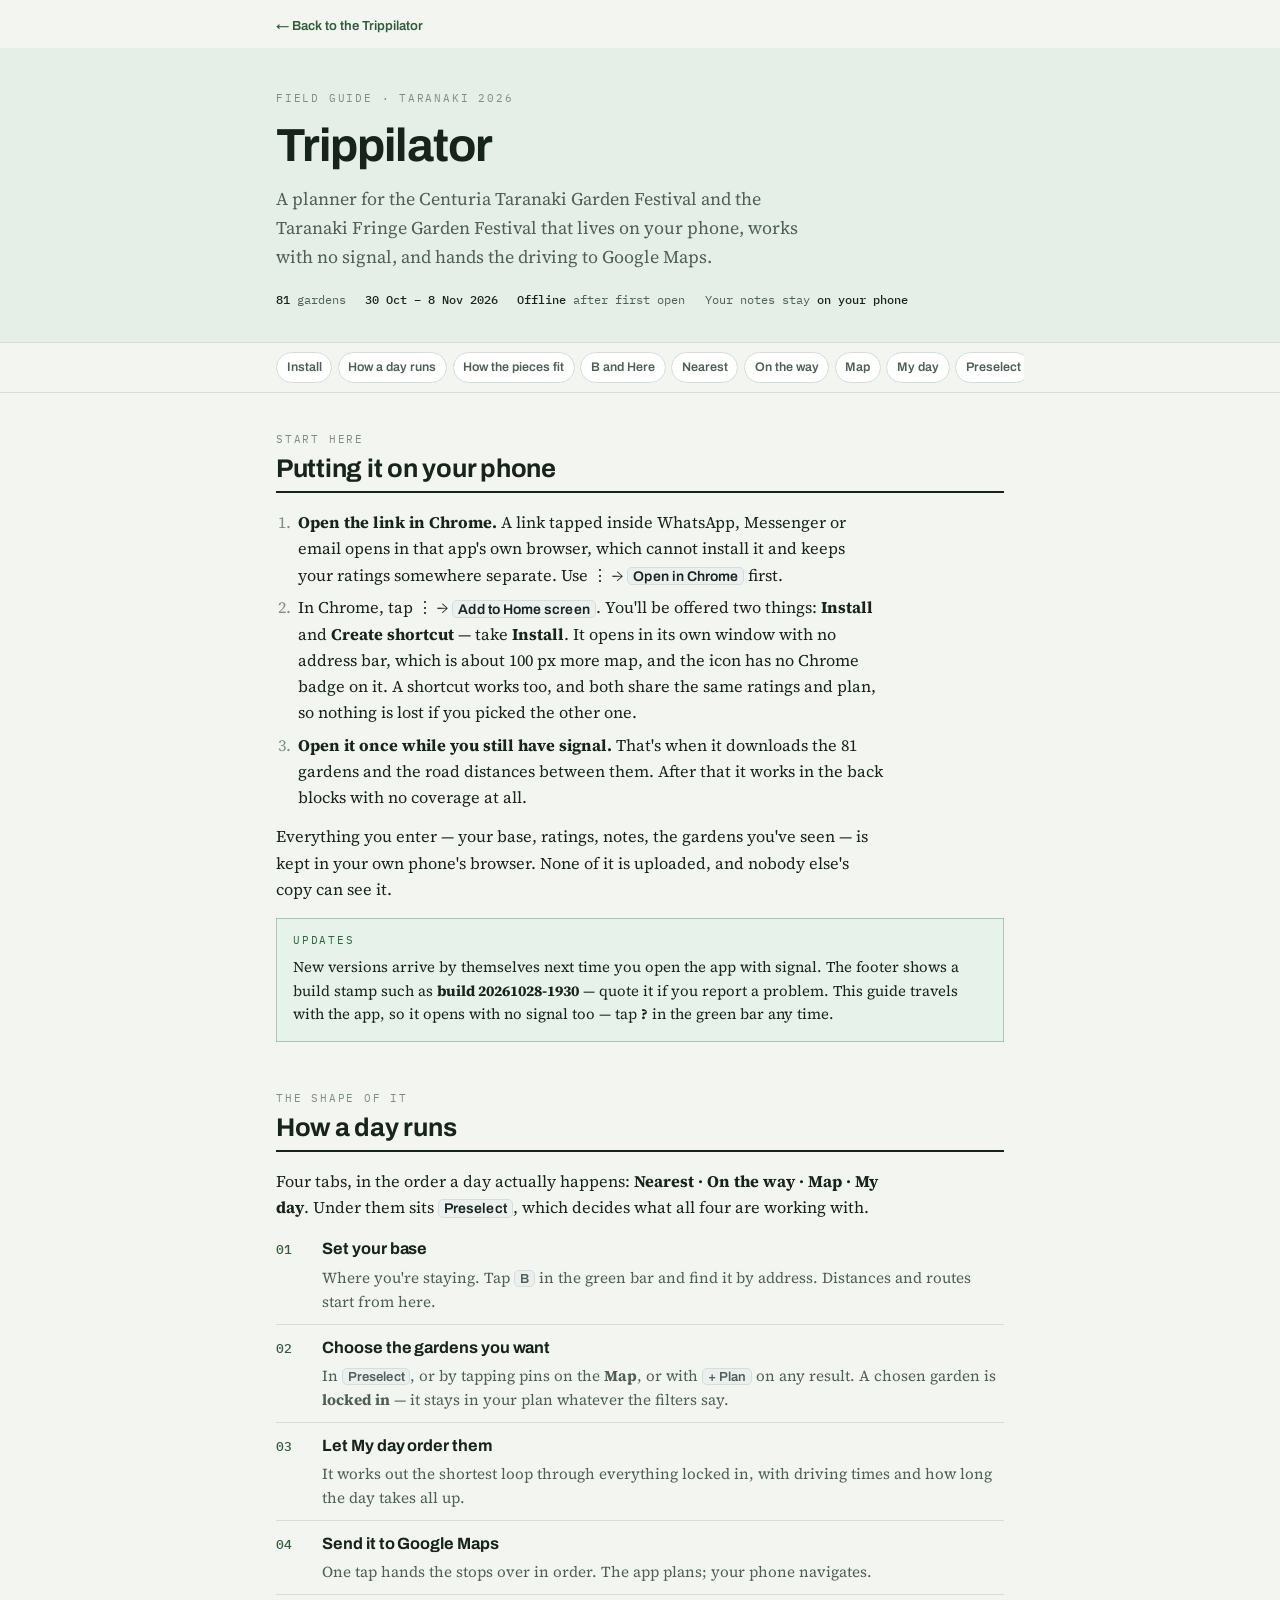
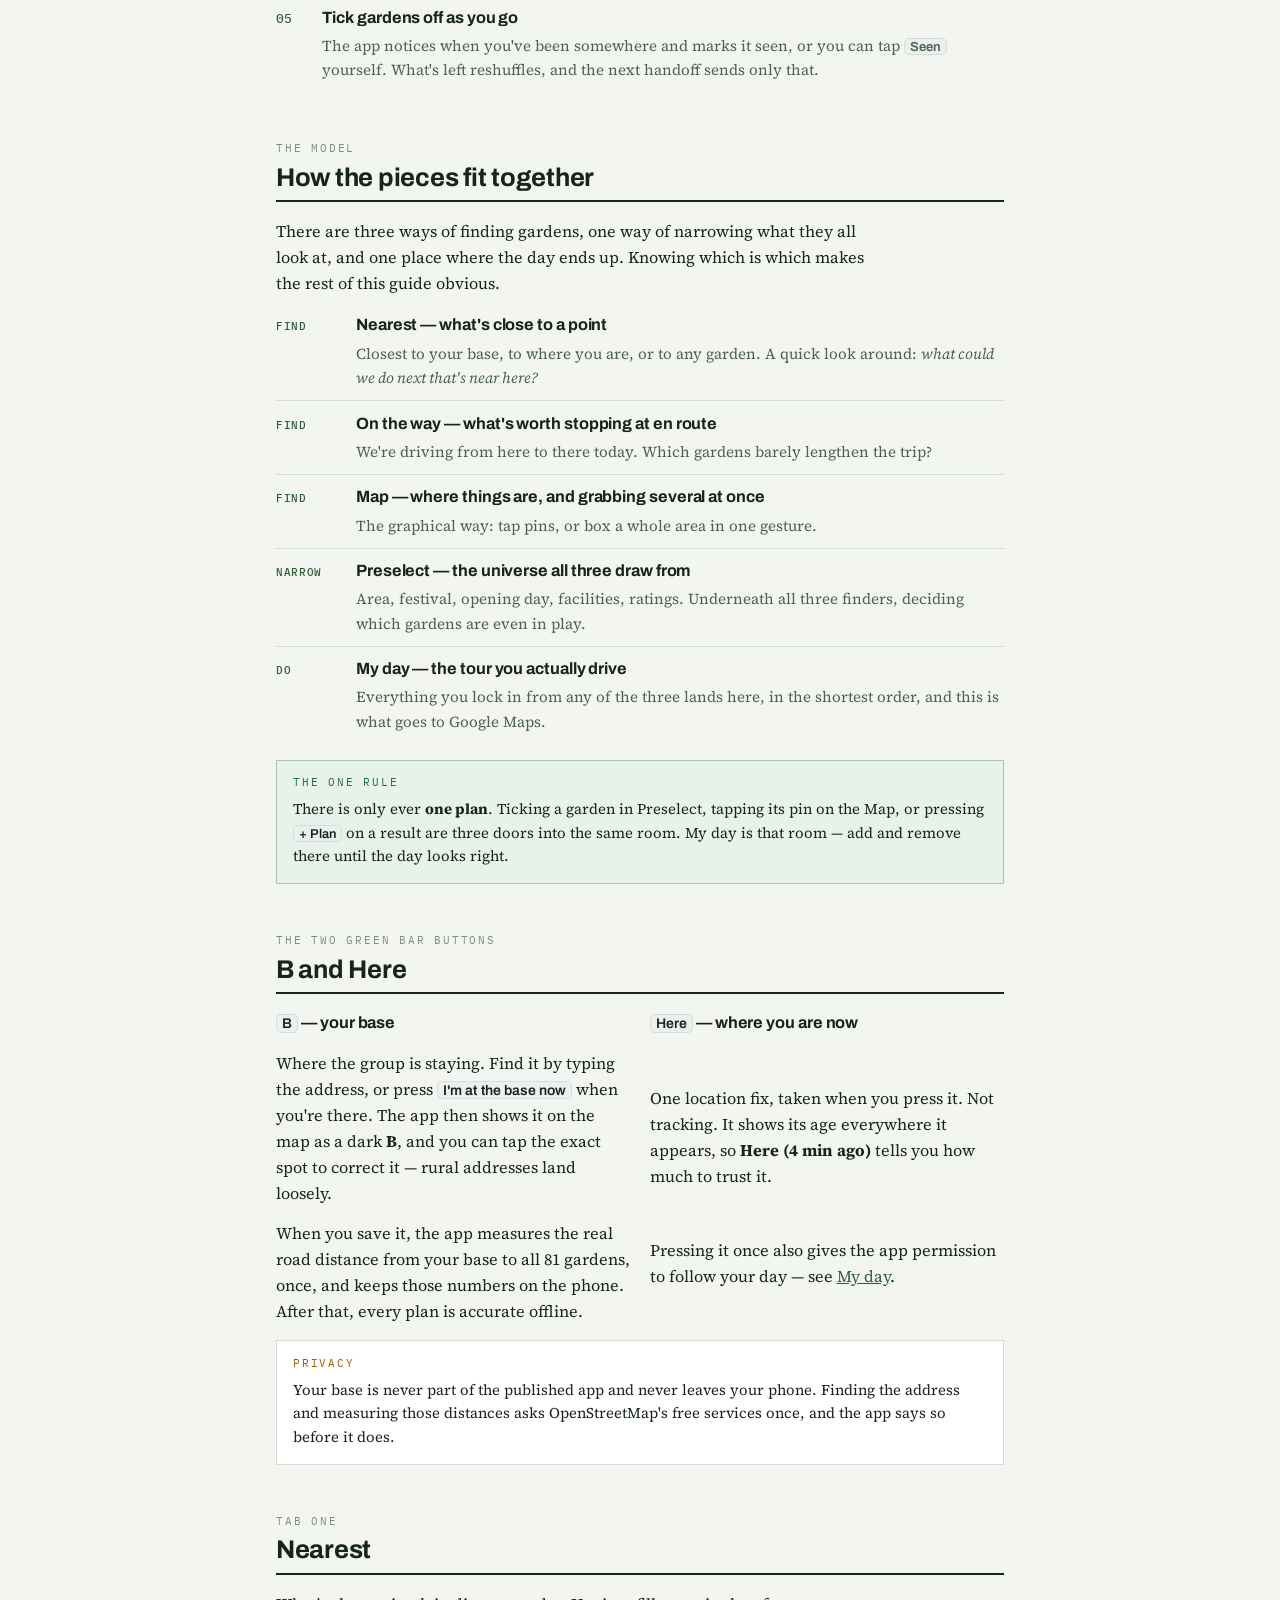
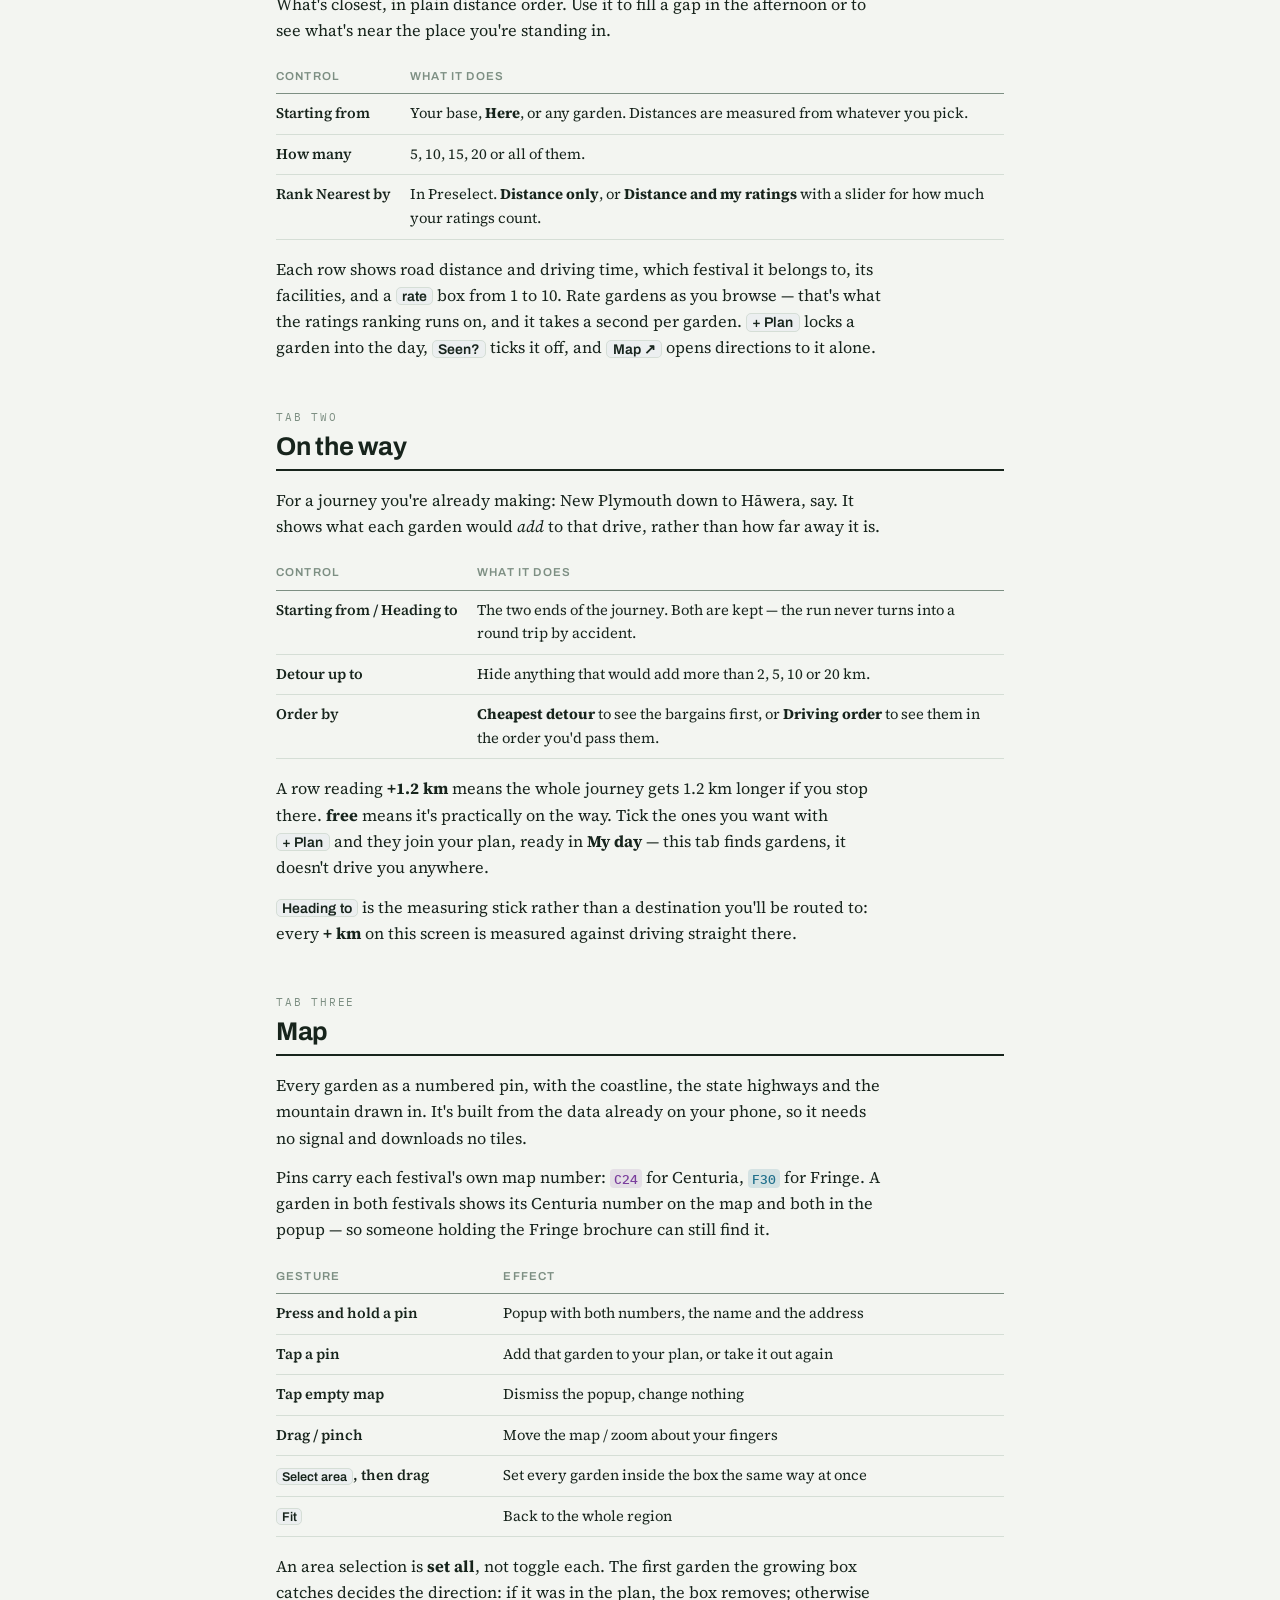
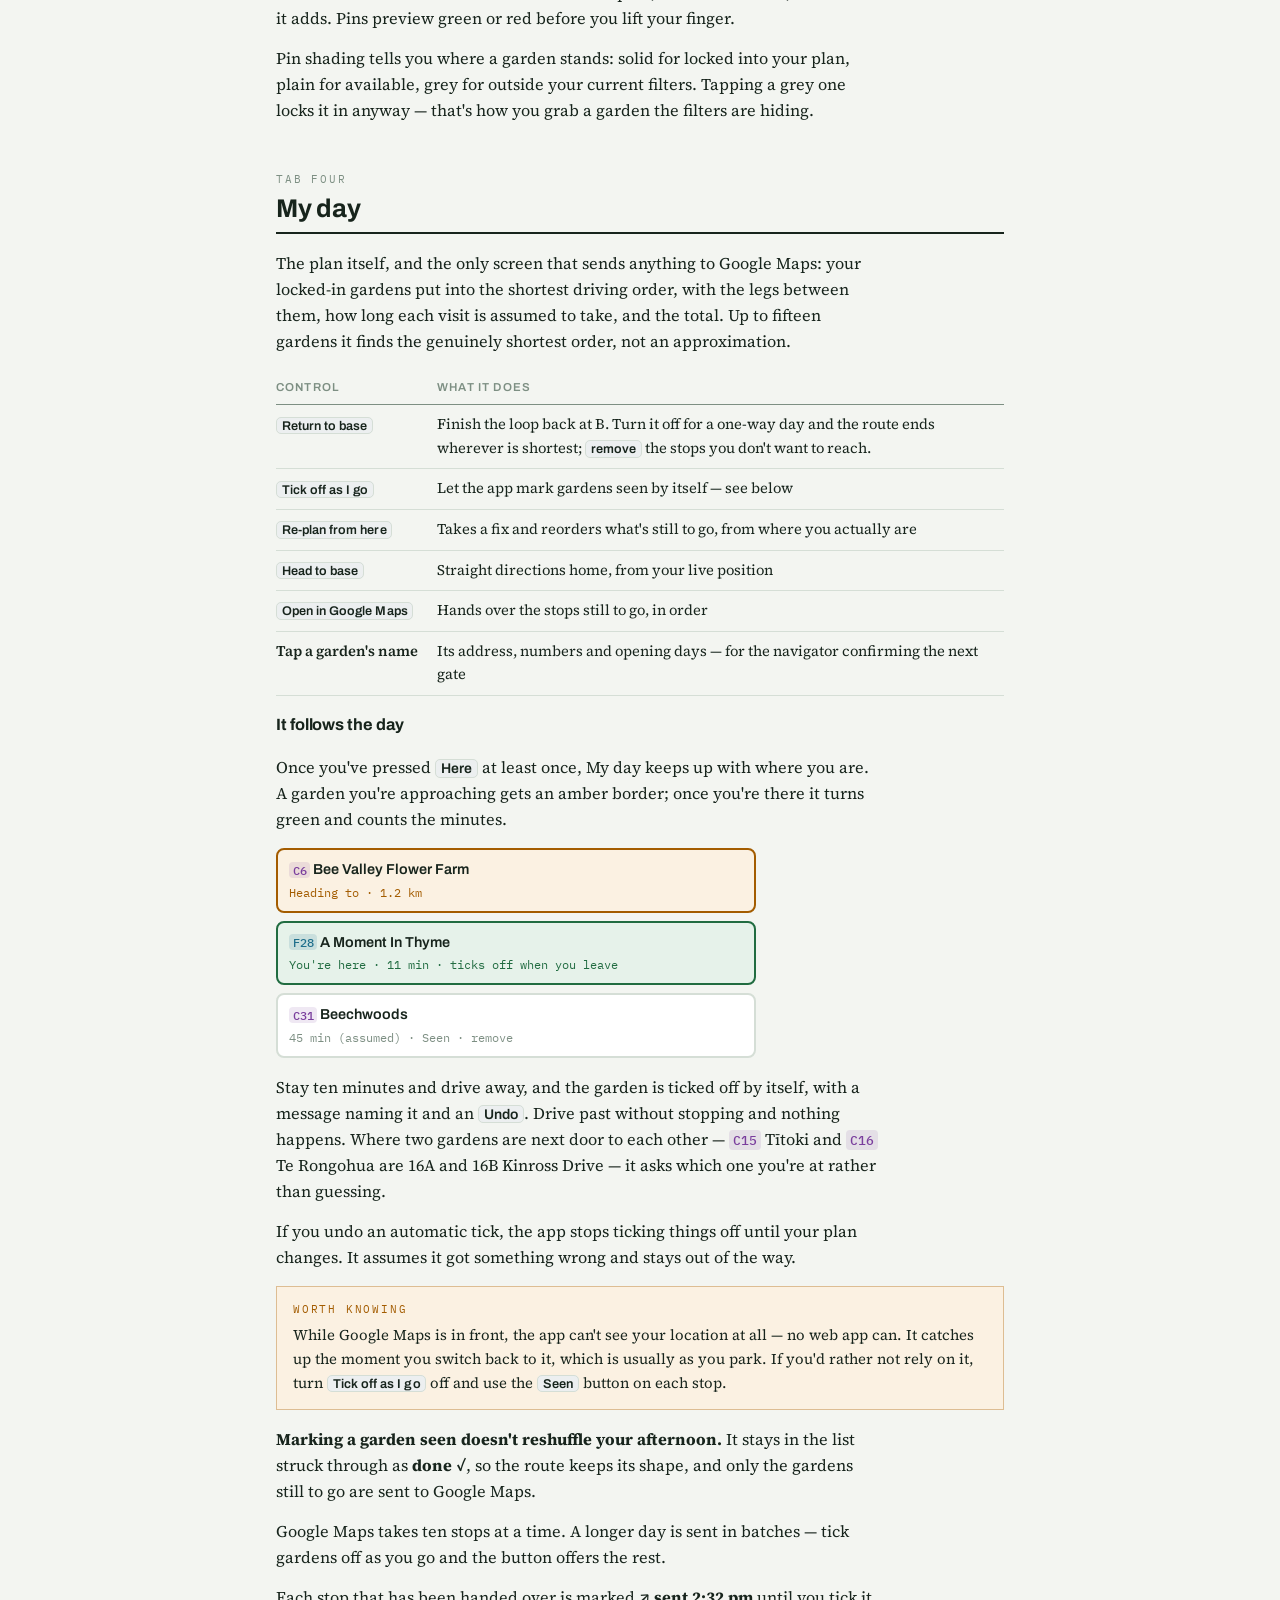
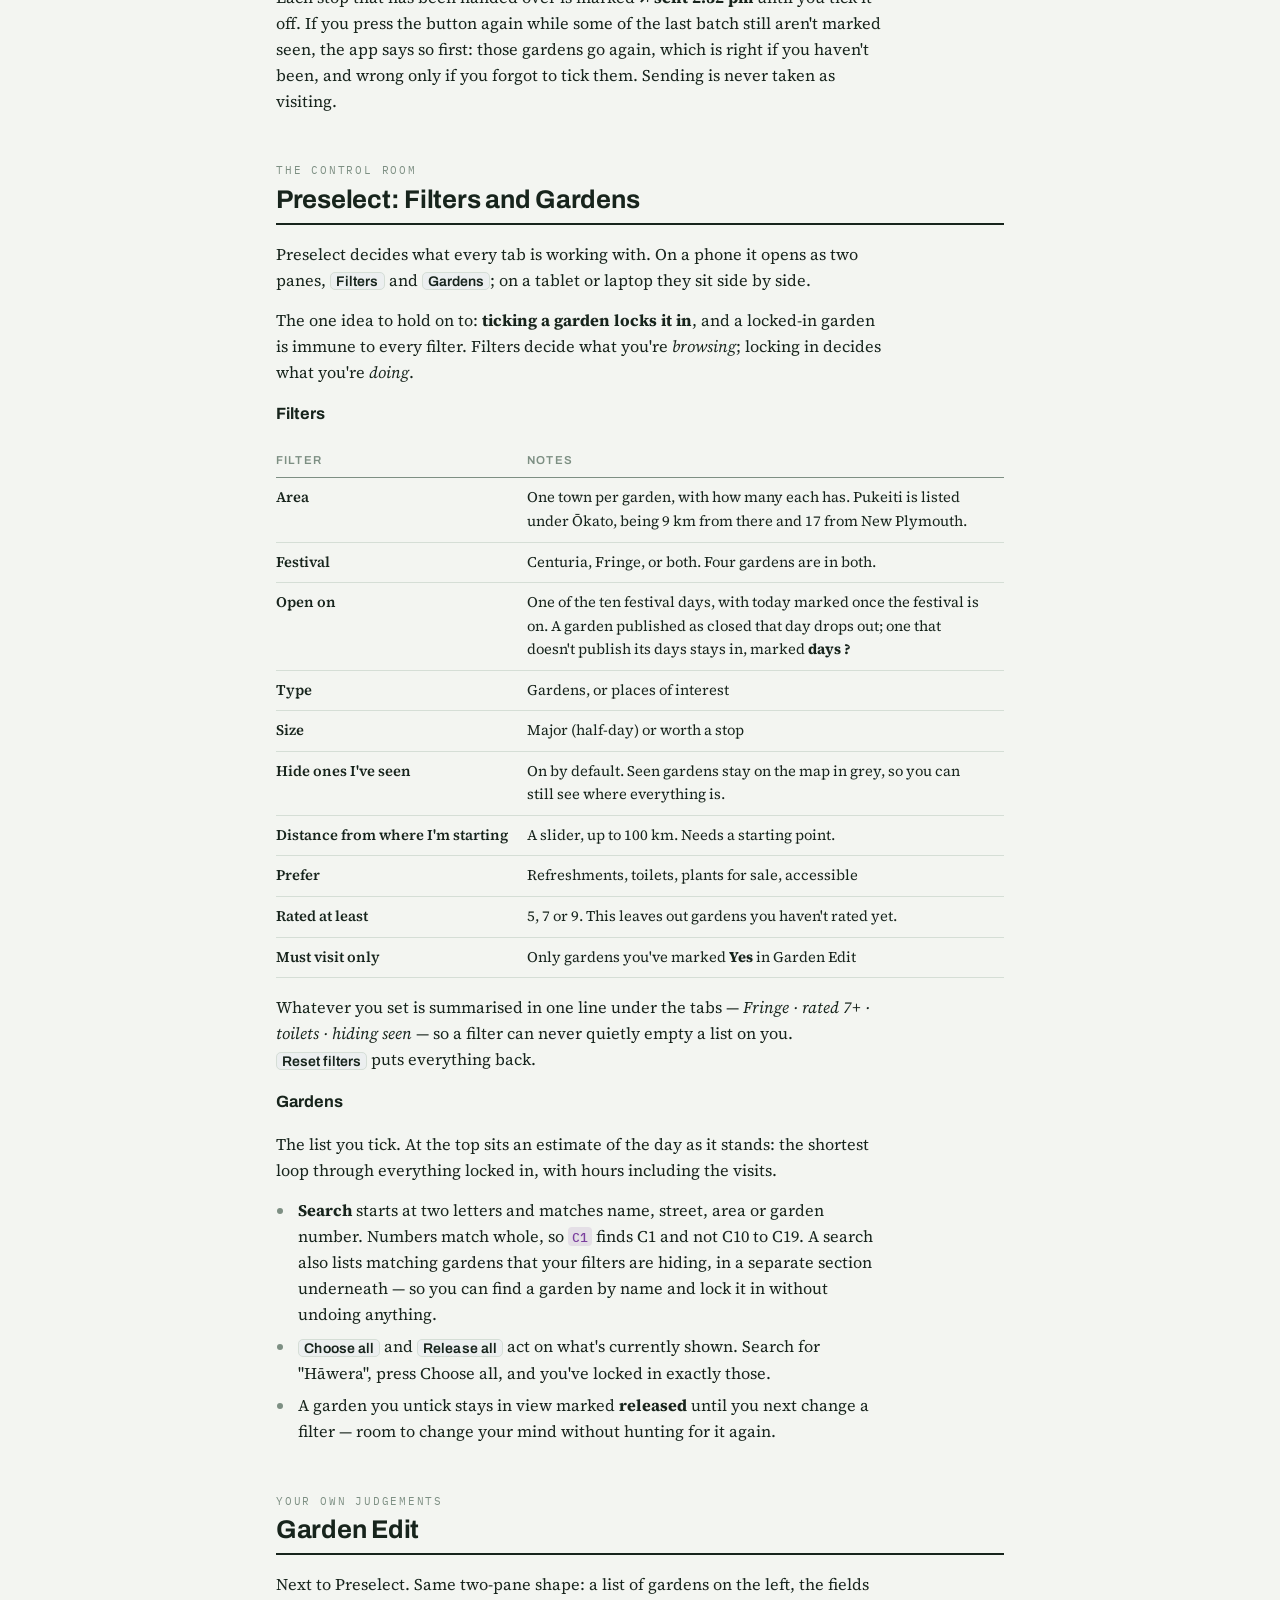
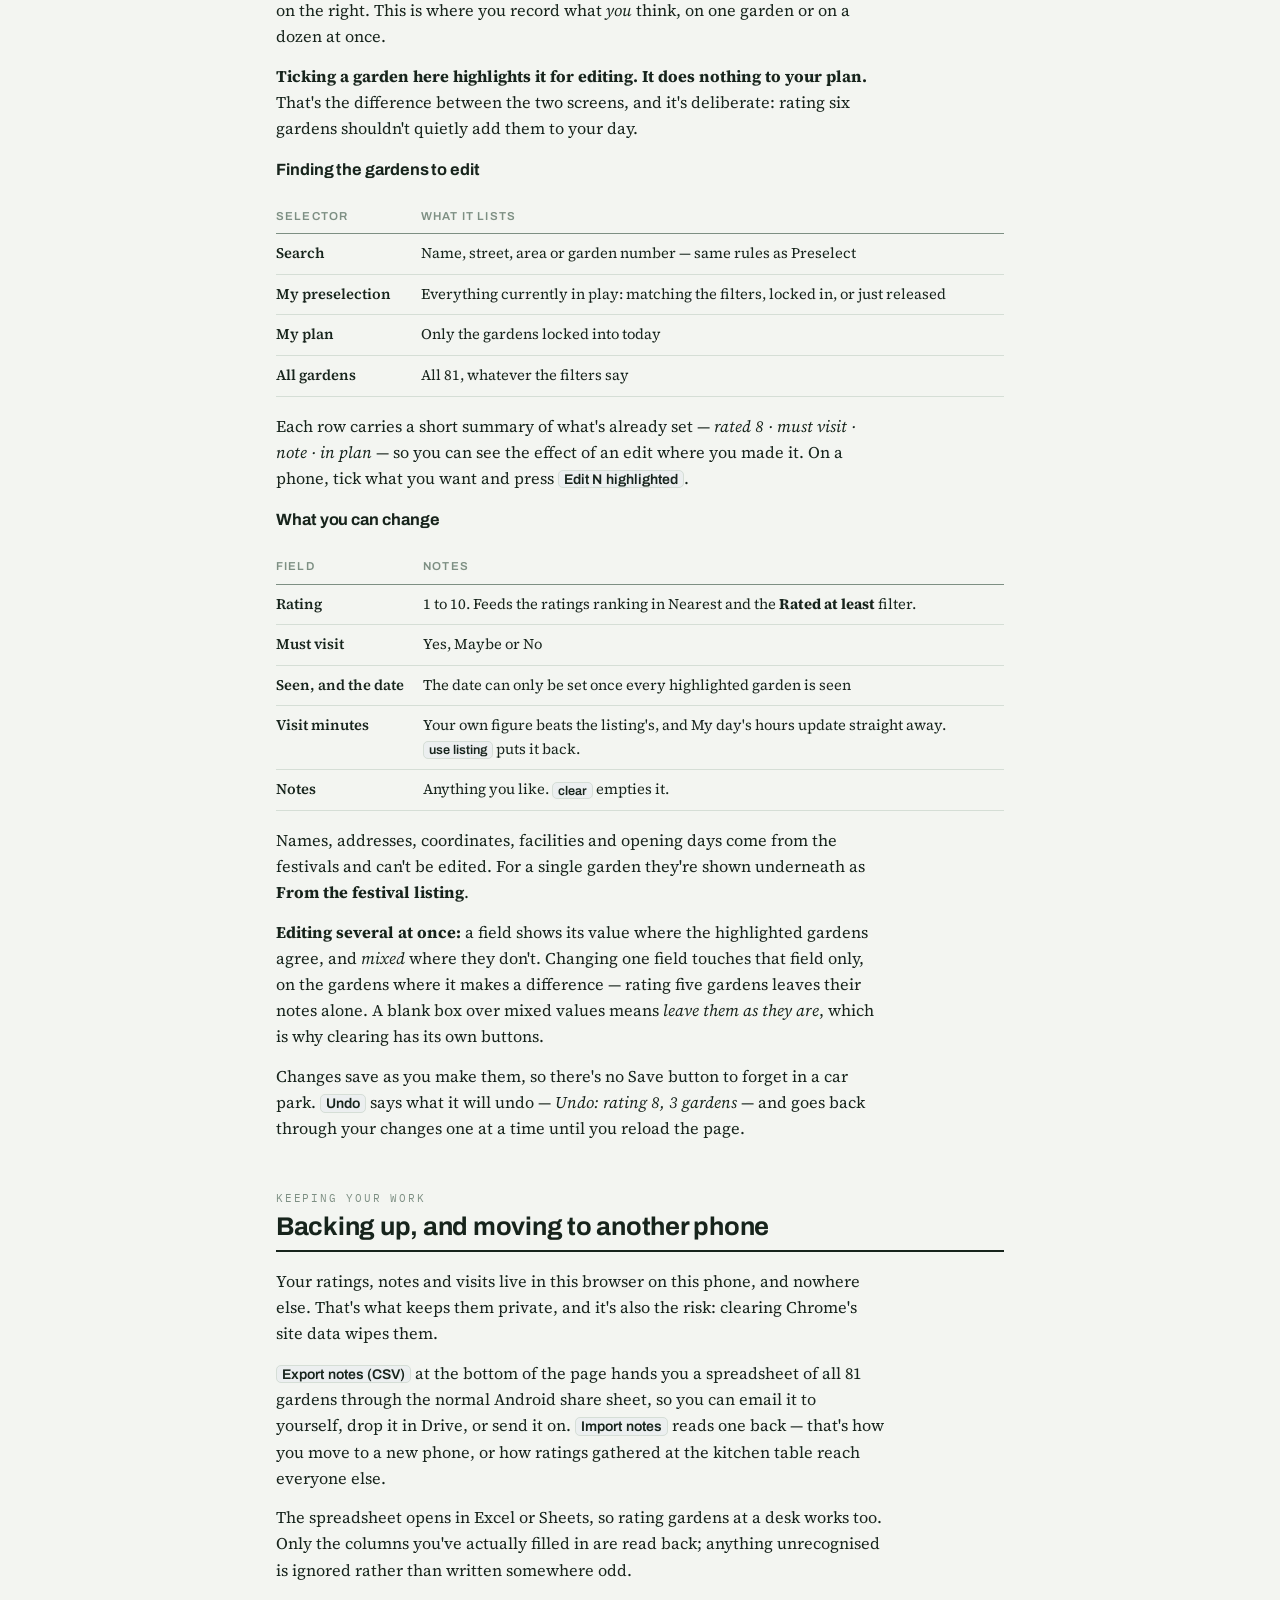
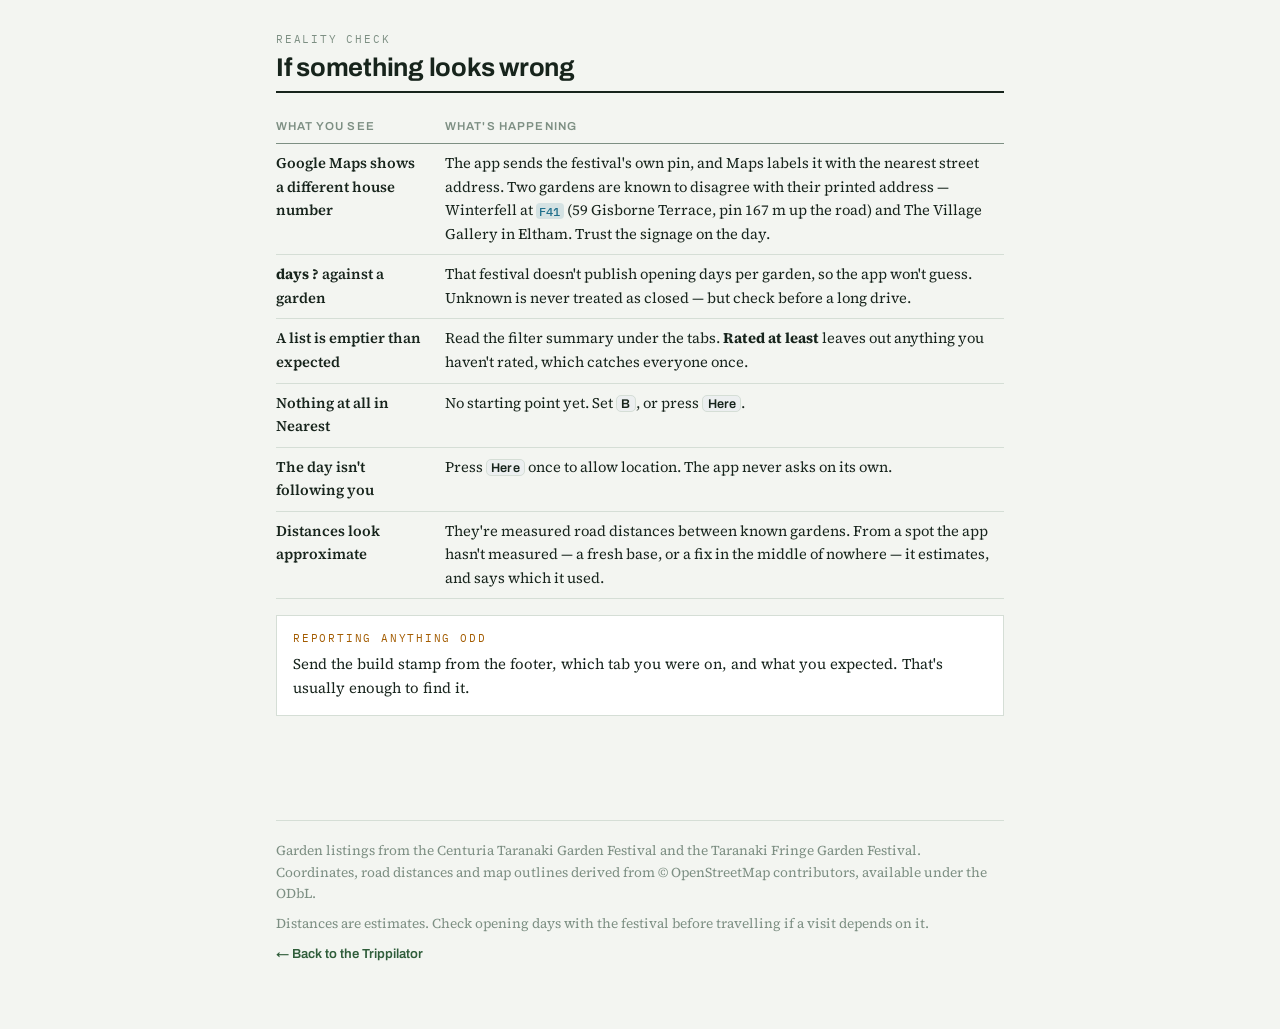
==== help.html @ 0c502286 "Mark stops sent to Google Maps, and say when they go again Co-Authored-By: Claude Opus 5 <noreply@an" ====
<!doctype html>
<html lang="en-NZ">
<head>
<meta charset="utf-8">
<meta name="viewport" content="width=device-width, initial-scale=1">
<meta name="theme-color" content="#2f5d3a">
<meta name="robots" content="noindex, nofollow">
<title>Trippilator Handbook</title>
<link rel="icon" href="icon.svg">
<!-- Webfonts are a nicety: with no signal the fallback stacks take over and
     the page reads exactly the same. Nothing here needs the network. -->
<link rel="preconnect" href="https://fonts.googleapis.com">
<link rel="preconnect" href="https://fonts.gstatic.com" crossorigin>
<link rel="stylesheet" href="https://fonts.googleapis.com/css2?family=Archivo:wght@500;600;700&family=IBM+Plex+Mono:wght@400;500&family=Source+Serif+4:opsz,wght@8..60,400;8..60,600&display=swap">
<style>
  :root {
    color-scheme: light;
    --paper: #f3f5f1;
    --page: #ffffff;
    --ink: #17241c;
    --ink-soft: #4d6053;
    --ink-faint: #7d8f83;
    --rule: #d5ded6;
    --green: #2f5d3a;
    --green-lift: #e6efe7;
    --centuria: #7a3e9d;
    --fringe: #1f6f8b;
    --amber: #a35c00;
    --amber-lift: #fbf1e2;
    --here: #216c41;
    --here-lift: #e6f2ea;
    --shade: #eceff0;
  }
  @media (prefers-color-scheme: dark) {
    :root:not([data-theme="light"]) {
      color-scheme: dark;
      --paper: #101614;
      --page: #171f1b;
      --ink: #e7ece8;
      --ink-soft: #a8b8ae;
      --ink-faint: #7f9187;
      --rule: #2a352e;
      --green: #85c396;
      --green-lift: #1b2a20;
      --centuria: #c79bea;
      --fringe: #79c6de;
      --amber: #e2a662;
      --amber-lift: #292014;
      --here: #83cba1;
      --here-lift: #16251c;
      --shade: #1c2421;
    }
  }
  :root[data-theme="dark"] {
    color-scheme: dark;
    --paper: #101614;
    --page: #171f1b;
    --ink: #e7ece8;
    --ink-soft: #a8b8ae;
    --ink-faint: #7f9187;
    --rule: #2a352e;
    --green: #85c396;
    --green-lift: #1b2a20;
    --centuria: #c79bea;
    --fringe: #79c6de;
    --amber: #e2a662;
    --amber-lift: #292014;
    --here: #83cba1;
    --here-lift: #16251c;
    --shade: #1c2421;
  }

  * { box-sizing: border-box; }
  body {
    margin: 0;
    padding-block: 0 4rem;
    background: var(--paper);
    color: var(--ink);
    font-family: "Source Serif 4", Georgia, serif;
    font-size: 1.02rem;
    line-height: 1.6;
    -webkit-text-size-adjust: 100%;
  }
  .wrap { width: 100%; max-width: 48rem; margin: 0 auto; padding-inline: 20px; }

  h1, h2, h3, .eyebrow, .ui, .nav a, th, .num, .step-n {
    font-family: Archivo, "Helvetica Neue", Arial, sans-serif;
  }
  h1 { font-size: clamp(2rem, 7vw, 2.9rem); line-height: 1.05; letter-spacing: -0.02em; margin: 0; text-wrap: balance; }
  h2 { font-size: clamp(1.3rem, 4vw, 1.6rem); line-height: 1.15; letter-spacing: -0.01em; margin: 0; text-wrap: balance; }
  h3 { font-size: 1.02rem; margin: 0; letter-spacing: -0.005em; }
  p { margin: 0; }
  a { color: var(--green); }

  .eyebrow {
    font-family: "IBM Plex Mono", ui-monospace, monospace;
    font-size: 0.7rem;
    letter-spacing: 0.16em;
    text-transform: uppercase;
    color: var(--ink-faint);
  }

  /* Masthead ------------------------------------------------------------ */
  header {
    background: var(--green-lift);
    border-bottom: 1px solid var(--rule);
    padding-block: 2.6rem 2rem;
  }
  .masthead { display: grid; gap: 0.9rem; }
  .lede { font-size: 1.12rem; color: var(--ink-soft); max-width: 34rem; }
  .facts { display: flex; flex-wrap: wrap; gap: 0.4rem 1.2rem; margin-top: 0.3rem; }
  .fact {
    font-family: "IBM Plex Mono", ui-monospace, monospace;
    font-size: 0.74rem;
    color: var(--ink-soft);
  }
  .fact b { color: var(--ink); font-weight: 500; }

  /* Contents ------------------------------------------------------------ */
  .nav {
    position: sticky;
    top: 0;
    z-index: 5;
    background: var(--paper);
    border-bottom: 1px solid var(--rule);
  }
  .nav-inner { display: flex; gap: 0.35rem; overflow-x: auto; padding-block: 0.55rem; scrollbar-width: thin; }
  .nav a {
    flex: 0 0 auto;
    font-size: 0.78rem;
    font-weight: 600;
    text-decoration: none;
    color: var(--ink-soft);
    padding: 0.3rem 0.6rem;
    border: 1px solid var(--rule);
    border-radius: 999px;
    background: var(--page);
    white-space: nowrap;
  }
  .nav a:hover, .nav a:focus-visible { color: var(--green); border-color: var(--green); }

  /* Sections ------------------------------------------------------------ */
  main { display: grid; gap: 3rem; padding-top: 2.4rem; }
  section { display: grid; gap: 1rem; }
  .section-head { display: grid; gap: 0.3rem; padding-bottom: 0.5rem; border-bottom: 2px solid var(--ink); }
  .prose { display: grid; gap: 0.85rem; max-width: 38rem; }

  /* Inline UI names ----------------------------------------------------- */
  .ui {
    font-size: 0.86em;
    font-weight: 600;
    letter-spacing: 0.005em;
    background: var(--shade);
    border: 1px solid var(--rule);
    border-radius: 5px;
    padding: 0.05em 0.36em;
    white-space: nowrap;
  }
  .num {
    font-family: "IBM Plex Mono", ui-monospace, monospace;
    font-size: 0.82em;
    font-weight: 500;
    padding: 0.05em 0.3em;
    border-radius: 4px;
  }
  .num.c { color: var(--centuria); background: color-mix(in srgb, var(--centuria) 12%, transparent); }
  .num.f { color: var(--fringe); background: color-mix(in srgb, var(--fringe) 14%, transparent); }

  /* The day, as a numbered sequence (it genuinely is one) --------------- */
  .flow { display: grid; gap: 0.6rem; counter-reset: step; }
  .step {
    display: grid;
    grid-template-columns: 2rem 1fr;
    gap: 0.2rem 0.9rem;
    align-items: baseline;
    padding-bottom: 0.6rem;
    border-bottom: 1px solid var(--rule);
  }
  .step:last-child { border-bottom: 0; }
  .step-n {
    font-family: "IBM Plex Mono", ui-monospace, monospace;
    font-size: 0.8rem;
    color: var(--green);
    font-weight: 500;
  }
  .step p { color: var(--ink-soft); grid-column: 2; font-size: 0.95rem; }
  /* Find / Narrow / Do rather than 01-05: wider labels, wider column. */
  .flow.roles .step { grid-template-columns: 4.1rem 1fr; }
  .flow.roles .step-n { text-transform: uppercase; letter-spacing: 0.06em; font-size: 0.68rem; }

  /* Tables -------------------------------------------------------------- */
  .scroll { overflow-x: auto; }
  table { border-collapse: collapse; width: 100%; font-size: 0.92rem; min-width: 22rem; }
  th, td { text-align: left; padding: 0.5rem 0.9rem 0.5rem 0; border-bottom: 1px solid var(--rule); vertical-align: top; }
  th {
    font-size: 0.72rem;
    text-transform: uppercase;
    letter-spacing: 0.1em;
    color: var(--ink-faint);
    font-weight: 600;
    border-bottom-color: var(--ink-faint);
  }
  td:first-child { font-weight: 600; white-space: nowrap; padding-right: 1.2rem; }
  td.wrap-ok { white-space: normal; }

  /* Notes --------------------------------------------------------------- */
  .note { display: grid; gap: 0.35rem; padding: 0.85rem 1rem; background: var(--page); border: 1px solid var(--rule); }
  .note .eyebrow { color: var(--amber); }
  .note.warn { background: var(--amber-lift); border-color: color-mix(in srgb, var(--amber) 35%, transparent); }
  .note.good { background: var(--here-lift); border-color: color-mix(in srgb, var(--here) 32%, transparent); }
  .note.good .eyebrow { color: var(--here); }
  .note p { font-size: 0.93rem; }

  /* Row states, shown the way the app shows them ------------------------ */
  .rows { display: grid; gap: 0.5rem; max-width: 30rem; }
  .row-demo {
    border: 2px solid var(--rule);
    border-radius: 8px;
    padding: 0.5rem 0.7rem;
    background: var(--page);
    display: grid;
    gap: 0.15rem;
    font-size: 0.9rem;
  }
  .row-demo.heading { border-color: var(--amber); background: var(--amber-lift); }
  .row-demo.here { border-color: var(--here); background: var(--here-lift); }
  .row-demo b { font-family: Archivo, sans-serif; font-weight: 600; }
  .row-demo .state { font-family: "IBM Plex Mono", monospace; font-size: 0.74rem; }
  .row-demo.heading .state { color: var(--amber); }
  .row-demo.here .state { color: var(--here); }
  .row-demo.plain .state { color: var(--ink-faint); }

  ul, ol { margin: 0; padding-left: 1.2rem; display: grid; gap: 0.4rem; }
  li { padding-left: 0.2rem; }
  li::marker { color: var(--ink-faint); }

  .pair { display: grid; gap: 1.2rem; }
  @media (min-width: 46rem) { .pair { grid-template-columns: 1fr 1fr; } }

  footer { margin-top: 3.5rem; padding-top: 1.2rem; border-top: 1px solid var(--rule); color: var(--ink-faint); font-size: 0.85rem; display: grid; gap: 0.5rem; }

  .backbar { padding-block: 0.7rem; }
  .back { font-family: Archivo, sans-serif; font-size: 0.82rem; font-weight: 600; text-decoration: none; }
  .back:hover, .back:focus-visible { text-decoration: underline; }

  @media (prefers-reduced-motion: reduce) { * { scroll-behavior: auto !important; } }
  html { scroll-behavior: smooth; }
  :focus-visible { outline: 2px solid var(--green); outline-offset: 2px; }
</style>
</head>
<body>

<div class="wrap backbar"><a class="back" href="./">&#8592; Back to the Trippilator</a></div>

<header>
  <div class="wrap masthead">
    <span class="eyebrow">Field guide · Taranaki 2026</span>
    <h1>Trippilator</h1>
    <p class="lede">
      A planner for the Centuria Taranaki Garden Festival and the Taranaki Fringe Garden Festival
      that lives on your phone, works with no signal, and hands the driving to Google Maps.
    </p>
    <div class="facts">
      <span class="fact"><b>81</b> gardens</span>
      <span class="fact"><b>30 Oct – 8 Nov 2026</b></span>
      <span class="fact"><b>Offline</b> after first open</span>
      <span class="fact">Your notes stay <b>on your phone</b></span>
    </div>
  </div>
</header>

<nav class="nav">
  <div class="wrap nav-inner">
    <a href="#install">Install</a>
    <a href="#day">How a day runs</a>
    <a href="#pieces">How the pieces fit</a>
    <a href="#base">B and Here</a>
    <a href="#nearest">Nearest</a>
    <a href="#ontheway">On the way</a>
    <a href="#map">Map</a>
    <a href="#myday">My day</a>
    <a href="#preselect">Preselect</a>
    <a href="#edit">Garden Edit</a>
    <a href="#backup">Backing up</a>
    <a href="#trouble">If something looks wrong</a>
  </div>
</nav>

<main class="wrap">

  <section id="install">
    <div class="section-head">
      <span class="eyebrow">Start here</span>
      <h2>Putting it on your phone</h2>
    </div>
    <div class="prose">
      <ol>
        <li><b>Open the link in Chrome.</b> A link tapped inside WhatsApp, Messenger or email opens in that app's own
          browser, which cannot install it and keeps your ratings somewhere separate. Use ⋮ → <span class="ui">Open in Chrome</span> first.</li>
        <li>In Chrome, tap ⋮ → <span class="ui">Add to Home screen</span>. You'll be offered two things:
          <b>Install</b> and <b>Create shortcut</b> — take <b>Install</b>. It opens in its own window with no address
          bar, which is about 100 px more map, and the icon has no Chrome badge on it. A shortcut works too, and both
          share the same ratings and plan, so nothing is lost if you picked the other one.</li>
        <li><b>Open it once while you still have signal.</b> That's when it downloads the 81 gardens and the road
          distances between them. After that it works in the back blocks with no coverage at all.</li>
      </ol>
      <p>
        Everything you enter — your base, ratings, notes, the gardens you've seen — is kept in your own phone's browser.
        None of it is uploaded, and nobody else's copy can see it.
      </p>
    </div>
    <div class="note good">
      <span class="eyebrow">Updates</span>
      <p>New versions arrive by themselves next time you open the app with signal. The footer shows a build stamp such
        as <b>build 20261028-1930</b> — quote it if you report a problem. This guide travels with the app, so it opens
        with no signal too — tap <b>?</b> in the green bar any time.</p>
    </div>
  </section>

  <section id="day">
    <div class="section-head">
      <span class="eyebrow">The shape of it</span>
      <h2>How a day runs</h2>
    </div>
    <div class="prose">
      <p>
        Four tabs, in the order a day actually happens: <b>Nearest · On the way · Map · My day</b>. Under them sits
        <span class="ui">Preselect</span>, which decides what all four are working with.
      </p>
    </div>
    <div class="flow">
      <div class="step">
        <span class="step-n">01</span><h3>Set your base</h3>
        <p>Where you're staying. Tap <span class="ui">B</span> in the green bar and find it by address. Distances and
          routes start from here.</p>
      </div>
      <div class="step">
        <span class="step-n">02</span><h3>Choose the gardens you want</h3>
        <p>In <span class="ui">Preselect</span>, or by tapping pins on the <b>Map</b>, or with <span class="ui">+ Plan</span>
          on any result. A chosen garden is <b>locked in</b> — it stays in your plan whatever the filters say.</p>
      </div>
      <div class="step">
        <span class="step-n">03</span><h3>Let My day order them</h3>
        <p>It works out the shortest loop through everything locked in, with driving times and how long the day takes
          all up.</p>
      </div>
      <div class="step">
        <span class="step-n">04</span><h3>Send it to Google Maps</h3>
        <p>One tap hands the stops over in order. The app plans; your phone navigates.</p>
      </div>
      <div class="step">
        <span class="step-n">05</span><h3>Tick gardens off as you go</h3>
        <p>The app notices when you've been somewhere and marks it seen, or you can tap <span class="ui">Seen</span>
          yourself. What's left reshuffles, and the next handoff sends only that.</p>
      </div>
    </div>
  </section>

  <section id="pieces">
    <div class="section-head">
      <span class="eyebrow">The model</span>
      <h2>How the pieces fit together</h2>
    </div>
    <div class="prose">
      <p>
        There are three ways of finding gardens, one way of narrowing what they all look at, and one place where the
        day ends up. Knowing which is which makes the rest of this guide obvious.
      </p>
    </div>
    <div class="flow roles">
      <div class="step">
        <span class="step-n">Find</span><h3>Nearest — what's close to a point</h3>
        <p>Closest to your base, to where you are, or to any garden. A quick look around: <em>what could we do
          next that's near here?</em></p>
      </div>
      <div class="step">
        <span class="step-n">Find</span><h3>On the way — what's worth stopping at en route</h3>
        <p>We're driving from here to there today. Which gardens barely lengthen the trip?</p>
      </div>
      <div class="step">
        <span class="step-n">Find</span><h3>Map — where things are, and grabbing several at once</h3>
        <p>The graphical way: tap pins, or box a whole area in one gesture.</p>
      </div>
      <div class="step">
        <span class="step-n">Narrow</span><h3>Preselect — the universe all three draw from</h3>
        <p>Area, festival, opening day, facilities, ratings. Underneath all three finders, deciding which gardens
          are even in play.</p>
      </div>
      <div class="step">
        <span class="step-n">Do</span><h3>My day — the tour you actually drive</h3>
        <p>Everything you lock in from any of the three lands here, in the shortest order, and this is what goes to
          Google Maps.</p>
      </div>
    </div>
    <div class="note good">
      <span class="eyebrow">The one rule</span>
      <p>
        There is only ever <b>one plan</b>. Ticking a garden in Preselect, tapping its pin on the Map, or pressing
        <span class="ui">+ Plan</span> on a result are three doors into the same room. My day is that room — add and
        remove there until the day looks right.
      </p>
    </div>
  </section>

  <section id="base">
    <div class="section-head">
      <span class="eyebrow">The two green bar buttons</span>
      <h2>B and Here</h2>
    </div>
    <div class="pair">
      <div class="prose">
        <h3><span class="ui">B</span> — your base</h3>
        <p>
          Where the group is staying. Find it by typing the address, or press <span class="ui">I'm at the base now</span>
          when you're there. The app then shows it on the map as a dark <b>B</b>, and you can tap the exact spot to
          correct it — rural addresses land loosely.
        </p>
        <p>
          When you save it, the app measures the real road distance from your base to all 81 gardens, once, and keeps
          those numbers on the phone. After that, every plan is accurate offline.
        </p>
      </div>
      <div class="prose">
        <h3><span class="ui">Here</span> — where you are now</h3>
        <p>
          One location fix, taken when you press it. Not tracking. It shows its age everywhere it appears, so
          <b>Here (4 min ago)</b> tells you how much to trust it.
        </p>
        <p>
          Pressing it once also gives the app permission to follow your day — see
          <a href="#myday">My day</a>.
        </p>
      </div>
    </div>
    <div class="note">
      <span class="eyebrow">Privacy</span>
      <p>Your base is never part of the published app and never leaves your phone. Finding the address and measuring
        those distances asks OpenStreetMap's free services once, and the app says so before it does.</p>
    </div>
  </section>

  <section id="nearest">
    <div class="section-head">
      <span class="eyebrow">Tab one</span>
      <h2>Nearest</h2>
    </div>
    <div class="prose">
      <p>
        What's closest, in plain distance order. Use it to fill a gap in the afternoon or to see what's near the place
        you're standing in.
      </p>
    </div>
    <div class="scroll">
      <table>
        <tr><th>Control</th><th>What it does</th></tr>
        <tr><td>Starting from</td><td class="wrap-ok">Your base, <b>Here</b>, or any garden. Distances are measured from whatever you pick.</td></tr>
        <tr><td>How many</td><td class="wrap-ok">5, 10, 15, 20 or all of them.</td></tr>
        <tr><td>Rank Nearest by</td><td class="wrap-ok">In Preselect. <b>Distance only</b>, or <b>Distance and my ratings</b> with a slider for how much your ratings count.</td></tr>
      </table>
    </div>
    <div class="prose">
      <p>
        Each row shows road distance and driving time, which festival it belongs to, its facilities, and a
        <span class="ui">rate</span> box from 1 to 10. Rate gardens as you browse — that's what the ratings ranking runs
        on, and it takes a second per garden. <span class="ui">+ Plan</span> locks a garden into the day,
        <span class="ui">Seen?</span> ticks it off, and <span class="ui">Map ↗</span> opens directions to it alone.
      </p>
    </div>
  </section>

  <section id="ontheway">
    <div class="section-head">
      <span class="eyebrow">Tab two</span>
      <h2>On the way</h2>
    </div>
    <div class="prose">
      <p>
        For a journey you're already making: New Plymouth down to Hāwera, say. It shows what each garden would
        <em>add</em> to that drive, rather than how far away it is.
      </p>
    </div>
    <div class="scroll">
      <table>
        <tr><th>Control</th><th>What it does</th></tr>
        <tr><td>Starting from / Heading to</td><td class="wrap-ok">The two ends of the journey. Both are kept — the run never turns into a round trip by accident.</td></tr>
        <tr><td>Detour up to</td><td class="wrap-ok">Hide anything that would add more than 2, 5, 10 or 20 km.</td></tr>
        <tr><td>Order by</td><td class="wrap-ok"><b>Cheapest detour</b> to see the bargains first, or <b>Driving order</b> to see them in the order you'd pass them.</td></tr>
      </table>
    </div>
    <div class="prose">
      <p>
        A row reading <b>+1.2 km</b> means the whole journey gets 1.2 km longer if you stop there. <b>free</b> means
        it's practically on the way. Tick the ones you want with <span class="ui">+ Plan</span> and they join your
        plan, ready in <b>My day</b> — this tab finds gardens, it doesn't drive you anywhere.
      </p>
      <p>
        <span class="ui">Heading to</span> is the measuring stick rather than a destination you'll be routed to:
        every <b>+ km</b> on this screen is measured against driving straight there.
      </p>
    </div>
  </section>

  <section id="map">
    <div class="section-head">
      <span class="eyebrow">Tab three</span>
      <h2>Map</h2>
    </div>
    <div class="prose">
      <p>
        Every garden as a numbered pin, with the coastline, the state highways and the mountain drawn in. It's built
        from the data already on your phone, so it needs no signal and downloads no tiles.
      </p>
      <p>
        Pins carry each festival's own map number: <span class="num c">C24</span> for Centuria,
        <span class="num f">F30</span> for Fringe. A garden in both festivals shows its Centuria number on the map and
        both in the popup — so someone holding the Fringe brochure can still find it.
      </p>
    </div>
    <div class="scroll">
      <table>
        <tr><th>Gesture</th><th>Effect</th></tr>
        <tr><td>Press and hold a pin</td><td class="wrap-ok">Popup with both numbers, the name and the address</td></tr>
        <tr><td>Tap a pin</td><td class="wrap-ok">Add that garden to your plan, or take it out again</td></tr>
        <tr><td>Tap empty map</td><td class="wrap-ok">Dismiss the popup, change nothing</td></tr>
        <tr><td>Drag / pinch</td><td class="wrap-ok">Move the map / zoom about your fingers</td></tr>
        <tr><td><span class="ui">Select area</span>, then drag</td><td class="wrap-ok">Set every garden inside the box the same way at once</td></tr>
        <tr><td><span class="ui">Fit</span></td><td class="wrap-ok">Back to the whole region</td></tr>
      </table>
    </div>
    <div class="prose">
      <p>
        An area selection is <b>set all</b>, not toggle each. The first garden the growing box catches decides the
        direction: if it was in the plan, the box removes; otherwise it adds. Pins preview green or red before you lift
        your finger.
      </p>
      <p>
        Pin shading tells you where a garden stands: solid for locked into your plan, plain for available, grey for
        outside your current filters. Tapping a grey one locks it in anyway — that's how you grab a garden the filters
        are hiding.
      </p>
    </div>
  </section>

  <section id="myday">
    <div class="section-head">
      <span class="eyebrow">Tab four</span>
      <h2>My day</h2>
    </div>
    <div class="prose">
      <p>
        The plan itself, and the only screen that sends anything to Google Maps: your locked-in gardens put into the
        shortest driving order, with the legs between them, how long each visit is assumed to take, and the total. Up
        to fifteen gardens it finds the genuinely shortest order, not an approximation.
      </p>
    </div>
    <div class="scroll">
      <table>
        <tr><th>Control</th><th>What it does</th></tr>
        <tr><td><span class="ui">Return to base</span></td><td class="wrap-ok">Finish the loop back at B. Turn it off for a one-way day and the route ends wherever is shortest; <span class="ui">remove</span> the stops you don't want to reach.</td></tr>
        <tr><td><span class="ui">Tick off as I go</span></td><td class="wrap-ok">Let the app mark gardens seen by itself — see below</td></tr>
        <tr><td><span class="ui">Re-plan from here</span></td><td class="wrap-ok">Takes a fix and reorders what's still to go, from where you actually are</td></tr>
        <tr><td><span class="ui">Head to base</span></td><td class="wrap-ok">Straight directions home, from your live position</td></tr>
        <tr><td><span class="ui">Open in Google Maps</span></td><td class="wrap-ok">Hands over the stops still to go, in order</td></tr>
        <tr><td>Tap a garden's name</td><td class="wrap-ok">Its address, numbers and opening days — for the navigator confirming the next gate</td></tr>
      </table>
    </div>

    <h3>It follows the day</h3>
    <div class="prose">
      <p>
        Once you've pressed <span class="ui">Here</span> at least once, My day keeps up with where you are. A garden
        you're approaching gets an amber border; once you're there it turns green and counts the minutes.
      </p>
    </div>
    <div class="rows">
      <div class="row-demo heading">
        <b><span class="num c">C6</span> Bee Valley Flower Farm</b>
        <span class="state">Heading to · 1.2 km</span>
      </div>
      <div class="row-demo here">
        <b><span class="num f">F28</span> A Moment In Thyme</b>
        <span class="state">You're here · 11 min · ticks off when you leave</span>
      </div>
      <div class="row-demo plain">
        <b><span class="num c">C31</span> Beechwoods</b>
        <span class="state">45 min (assumed) · Seen · remove</span>
      </div>
    </div>
    <div class="prose">
      <p>
        Stay ten minutes and drive away, and the garden is ticked off by itself, with a message naming it and an
        <span class="ui">Undo</span>. Drive past without stopping and nothing happens. Where two gardens are next door
        to each other — <span class="num c">C15</span> Tītoki and <span class="num c">C16</span> Te Rongohua are
        16A and 16B Kinross Drive — it asks which one you're at rather than guessing.
      </p>
      <p>
        If you undo an automatic tick, the app stops ticking things off until your plan changes. It assumes it got
        something wrong and stays out of the way.
      </p>
    </div>
    <div class="note warn">
      <span class="eyebrow">Worth knowing</span>
      <p>
        While Google Maps is in front, the app can't see your location at all — no web app can. It catches up the moment
        you switch back to it, which is usually as you park. If you'd rather not rely on it, turn
        <span class="ui">Tick off as I go</span> off and use the <span class="ui">Seen</span> button on each stop.
      </p>
    </div>
    <div class="prose">
      <p>
        <b>Marking a garden seen doesn't reshuffle your afternoon.</b> It stays in the list struck through as
        <b>done ✓</b>, so the route keeps its shape, and only the gardens still to go are sent to Google Maps.
      </p>
      <p>
        Google Maps takes ten stops at a time. A longer day is sent in batches — tick gardens off as you go and the
        button offers the rest.
      </p>
      <p>
        Each stop that has been handed over is marked <b>&#8599; sent 2:32 pm</b> until you tick it off. If you press
        the button again while some of the last batch still aren't marked seen, the app says so first: those gardens
        go again, which is right if you haven't been, and wrong only if you forgot to tick them. Sending is never
        taken as visiting.
      </p>
    </div>
  </section>

  <section id="preselect">
    <div class="section-head">
      <span class="eyebrow">The control room</span>
      <h2>Preselect: Filters and Gardens</h2>
    </div>
    <div class="prose">
      <p>
        Preselect decides what every tab is working with. On a phone it opens as two panes,
        <span class="ui">Filters</span> and <span class="ui">Gardens</span>; on a tablet or laptop they sit side by side.
      </p>
      <p>
        The one idea to hold on to: <b>ticking a garden locks it in</b>, and a locked-in garden is immune to every
        filter. Filters decide what you're <em>browsing</em>; locking in decides what you're <em>doing</em>.
      </p>
    </div>

    <h3>Filters</h3>
    <div class="scroll">
      <table>
        <tr><th>Filter</th><th>Notes</th></tr>
        <tr><td>Area</td><td class="wrap-ok">One town per garden, with how many each has. Pukeiti is listed under Ōkato, being 9 km from there and 17 from New Plymouth.</td></tr>
        <tr><td>Festival</td><td class="wrap-ok">Centuria, Fringe, or both. Four gardens are in both.</td></tr>
        <tr><td>Open on</td><td class="wrap-ok">One of the ten festival days, with today marked once the festival is on. A garden published as closed that day drops out; one that doesn't publish its days stays in, marked <b>days ?</b></td></tr>
        <tr><td>Type</td><td class="wrap-ok">Gardens, or places of interest</td></tr>
        <tr><td>Size</td><td class="wrap-ok">Major (half-day) or worth a stop</td></tr>
        <tr><td>Hide ones I've seen</td><td class="wrap-ok">On by default. Seen gardens stay on the map in grey, so you can still see where everything is.</td></tr>
        <tr><td>Distance from where I'm starting</td><td class="wrap-ok">A slider, up to 100 km. Needs a starting point.</td></tr>
        <tr><td>Prefer</td><td class="wrap-ok">Refreshments, toilets, plants for sale, accessible</td></tr>
        <tr><td>Rated at least</td><td class="wrap-ok">5, 7 or 9. This leaves out gardens you haven't rated yet.</td></tr>
        <tr><td>Must visit only</td><td class="wrap-ok">Only gardens you've marked <b>Yes</b> in Garden Edit</td></tr>
      </table>
    </div>
    <div class="prose">
      <p>
        Whatever you set is summarised in one line under the tabs — <em>Fringe · rated 7+ · toilets · hiding seen</em> —
        so a filter can never quietly empty a list on you. <span class="ui">Reset filters</span> puts everything back.
      </p>
    </div>

    <h3>Gardens</h3>
    <div class="prose">
      <p>
        The list you tick. At the top sits an estimate of the day as it stands: the shortest loop through everything
        locked in, with hours including the visits.
      </p>
      <ul>
        <li><b>Search</b> starts at two letters and matches name, street, area or garden number. Numbers match whole,
          so <span class="num c">C1</span> finds C1 and not C10 to C19. A search also lists matching gardens that your
          filters are hiding, in a separate section underneath — so you can find a garden by name and lock it in
          without undoing anything.</li>
        <li><span class="ui">Choose all</span> and <span class="ui">Release all</span> act on what's currently shown.
          Search for "Hāwera", press Choose all, and you've locked in exactly those.</li>
        <li>A garden you untick stays in view marked <b>released</b> until you next change a filter — room to change
          your mind without hunting for it again.</li>
      </ul>
    </div>
  </section>

  <section id="edit">
    <div class="section-head">
      <span class="eyebrow">Your own judgements</span>
      <h2>Garden Edit</h2>
    </div>
    <div class="prose">
      <p>
        Next to Preselect. Same two-pane shape: a list of gardens on the left, the fields on the right. This is where
        you record what <em>you</em> think, on one garden or on a dozen at once.
      </p>
      <p>
        <b>Ticking a garden here highlights it for editing. It does nothing to your plan.</b> That's the difference
        between the two screens, and it's deliberate: rating six gardens shouldn't quietly add them to your day.
      </p>
    </div>

    <h3>Finding the gardens to edit</h3>
    <div class="scroll">
      <table>
        <tr><th>Selector</th><th>What it lists</th></tr>
        <tr><td>Search</td><td class="wrap-ok">Name, street, area or garden number — same rules as Preselect</td></tr>
        <tr><td>My preselection</td><td class="wrap-ok">Everything currently in play: matching the filters, locked in, or just released</td></tr>
        <tr><td>My plan</td><td class="wrap-ok">Only the gardens locked into today</td></tr>
        <tr><td>All gardens</td><td class="wrap-ok">All 81, whatever the filters say</td></tr>
      </table>
    </div>
    <div class="prose">
      <p>
        Each row carries a short summary of what's already set — <em>rated 8 · must visit · note · in plan</em> — so you
        can see the effect of an edit where you made it. On a phone, tick what you want and press
        <span class="ui">Edit N highlighted</span>.
      </p>
    </div>

    <h3>What you can change</h3>
    <div class="scroll">
      <table>
        <tr><th>Field</th><th>Notes</th></tr>
        <tr><td>Rating</td><td class="wrap-ok">1 to 10. Feeds the ratings ranking in Nearest and the <b>Rated at least</b> filter.</td></tr>
        <tr><td>Must visit</td><td class="wrap-ok">Yes, Maybe or No</td></tr>
        <tr><td>Seen, and the date</td><td class="wrap-ok">The date can only be set once every highlighted garden is seen</td></tr>
        <tr><td>Visit minutes</td><td class="wrap-ok">Your own figure beats the listing's, and My day's hours update straight away. <span class="ui">use listing</span> puts it back.</td></tr>
        <tr><td>Notes</td><td class="wrap-ok">Anything you like. <span class="ui">clear</span> empties it.</td></tr>
      </table>
    </div>
    <div class="prose">
      <p>
        Names, addresses, coordinates, facilities and opening days come from the festivals and can't be edited. For a
        single garden they're shown underneath as <b>From the festival listing</b>.
      </p>
      <p>
        <b>Editing several at once:</b> a field shows its value where the highlighted gardens agree, and
        <em>mixed</em> where they don't. Changing one field touches that field only, on the gardens where it makes a
        difference — rating five gardens leaves their notes alone. A blank box over mixed values means <em>leave them
        as they are</em>, which is why clearing has its own buttons.
      </p>
      <p>
        Changes save as you make them, so there's no Save button to forget in a car park.
        <span class="ui">Undo</span> says what it will undo — <em>Undo: rating 8, 3 gardens</em> — and goes back through
        your changes one at a time until you reload the page.
      </p>
    </div>
  </section>

  <section id="backup">
    <div class="section-head">
      <span class="eyebrow">Keeping your work</span>
      <h2>Backing up, and moving to another phone</h2>
    </div>
    <div class="prose">
      <p>
        Your ratings, notes and visits live in this browser on this phone, and nowhere else. That's what keeps them
        private, and it's also the risk: clearing Chrome's site data wipes them.
      </p>
      <p>
        <span class="ui">Export notes (CSV)</span> at the bottom of the page hands you a spreadsheet of all 81 gardens
        through the normal Android share sheet, so you can email it to yourself, drop it in Drive, or send it on.
        <span class="ui">Import notes</span> reads one back — that's how you move to a new phone, or how ratings gathered
        at the kitchen table reach everyone else.
      </p>
      <p>
        The spreadsheet opens in Excel or Sheets, so rating gardens at a desk works too. Only the columns you've
        actually filled in are read back; anything unrecognised is ignored rather than written somewhere odd.
      </p>
    </div>
  </section>

  <section id="trouble">
    <div class="section-head">
      <span class="eyebrow">Reality check</span>
      <h2>If something looks wrong</h2>
    </div>
    <div class="scroll">
      <table>
        <tr><th>What you see</th><th>What's happening</th></tr>
        <tr><td class="wrap-ok">Google Maps shows a different house number</td><td class="wrap-ok">The app sends the festival's own pin, and Maps labels it with the nearest street address. Two gardens are known to disagree with their printed address — Winterfell at <span class="num f">F41</span> (59 Gisborne Terrace, pin 167 m up the road) and The Village Gallery in Eltham. Trust the signage on the day.</td></tr>
        <tr><td class="wrap-ok"><b>days ?</b> against a garden</td><td class="wrap-ok">That festival doesn't publish opening days per garden, so the app won't guess. Unknown is never treated as closed — but check before a long drive.</td></tr>
        <tr><td class="wrap-ok">A list is emptier than expected</td><td class="wrap-ok">Read the filter summary under the tabs. <b>Rated at least</b> leaves out anything you haven't rated, which catches everyone once.</td></tr>
        <tr><td class="wrap-ok">Nothing at all in Nearest</td><td class="wrap-ok">No starting point yet. Set <span class="ui">B</span>, or press <span class="ui">Here</span>.</td></tr>
        <tr><td class="wrap-ok">The day isn't following you</td><td class="wrap-ok">Press <span class="ui">Here</span> once to allow location. The app never asks on its own.</td></tr>
        <tr><td class="wrap-ok">Distances look approximate</td><td class="wrap-ok">They're measured road distances between known gardens. From a spot the app hasn't measured — a fresh base, or a fix in the middle of nowhere — it estimates, and says which it used.</td></tr>
      </table>
    </div>
    <div class="note">
      <span class="eyebrow">Reporting anything odd</span>
      <p>Send the build stamp from the footer, which tab you were on, and what you expected. That's usually enough to
        find it.</p>
    </div>
  </section>

  <footer>
    <p>
      Garden listings from the Centuria Taranaki Garden Festival and the Taranaki Fringe Garden Festival. Coordinates,
      road distances and map outlines derived from © OpenStreetMap contributors, available under the ODbL.
    </p>
    <p>Distances are estimates. Check opening days with the festival before travelling if a visit depends on it.</p>
    <p><a class="back" href="./">&#8592; Back to the Trippilator</a></p>
  </footer>
</main>
</body>
</html>
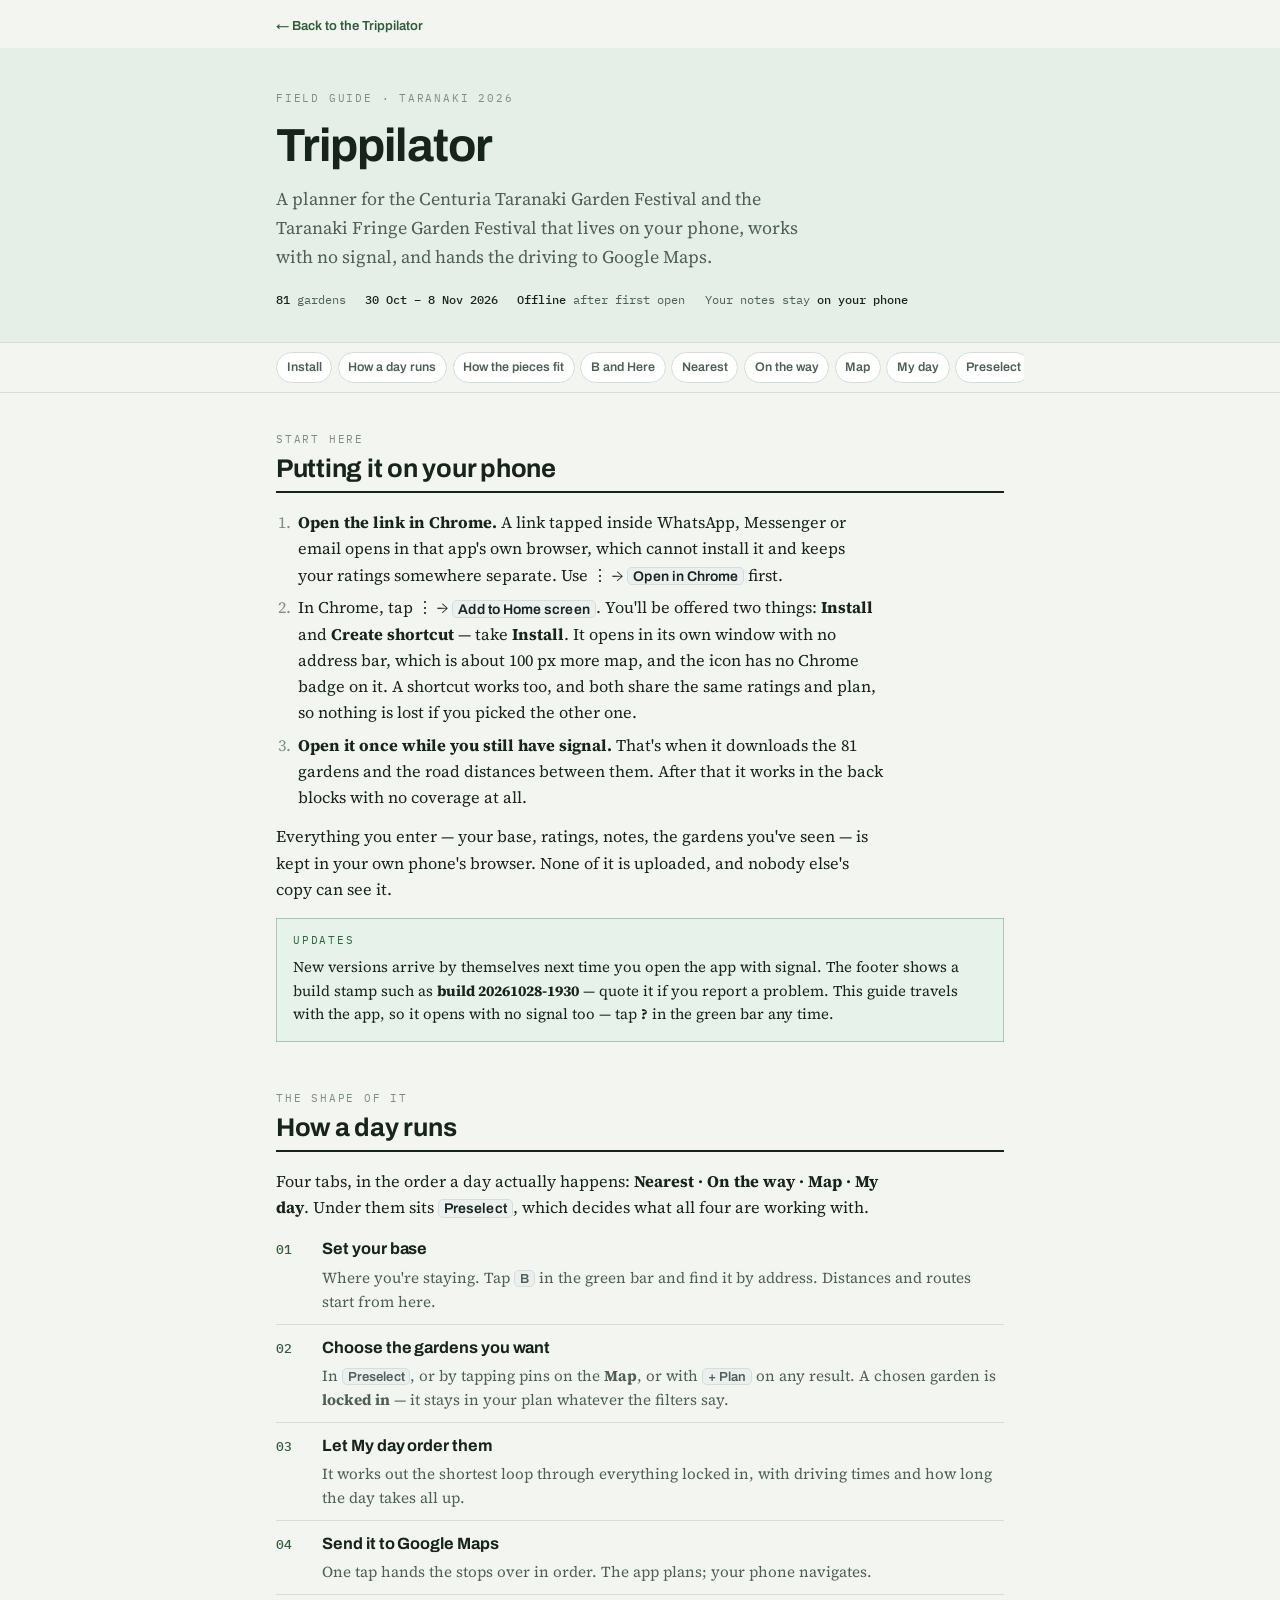
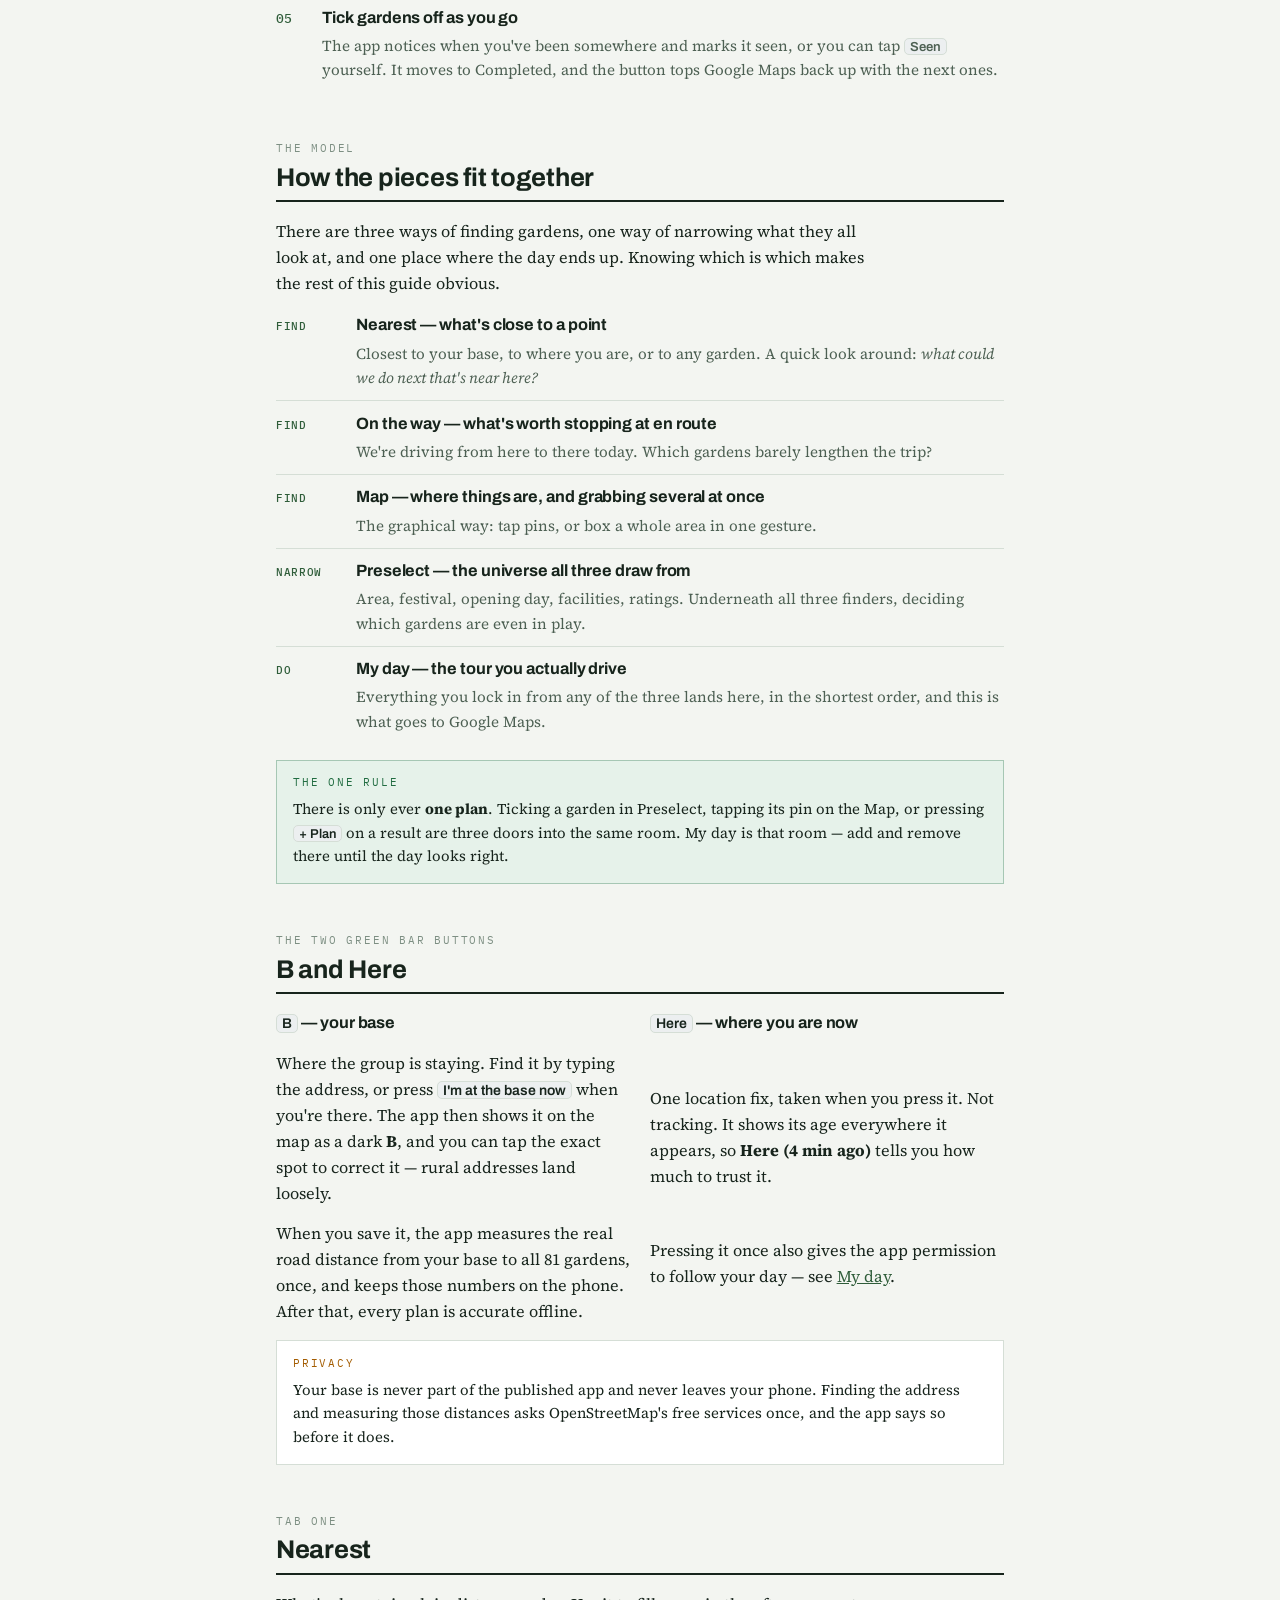
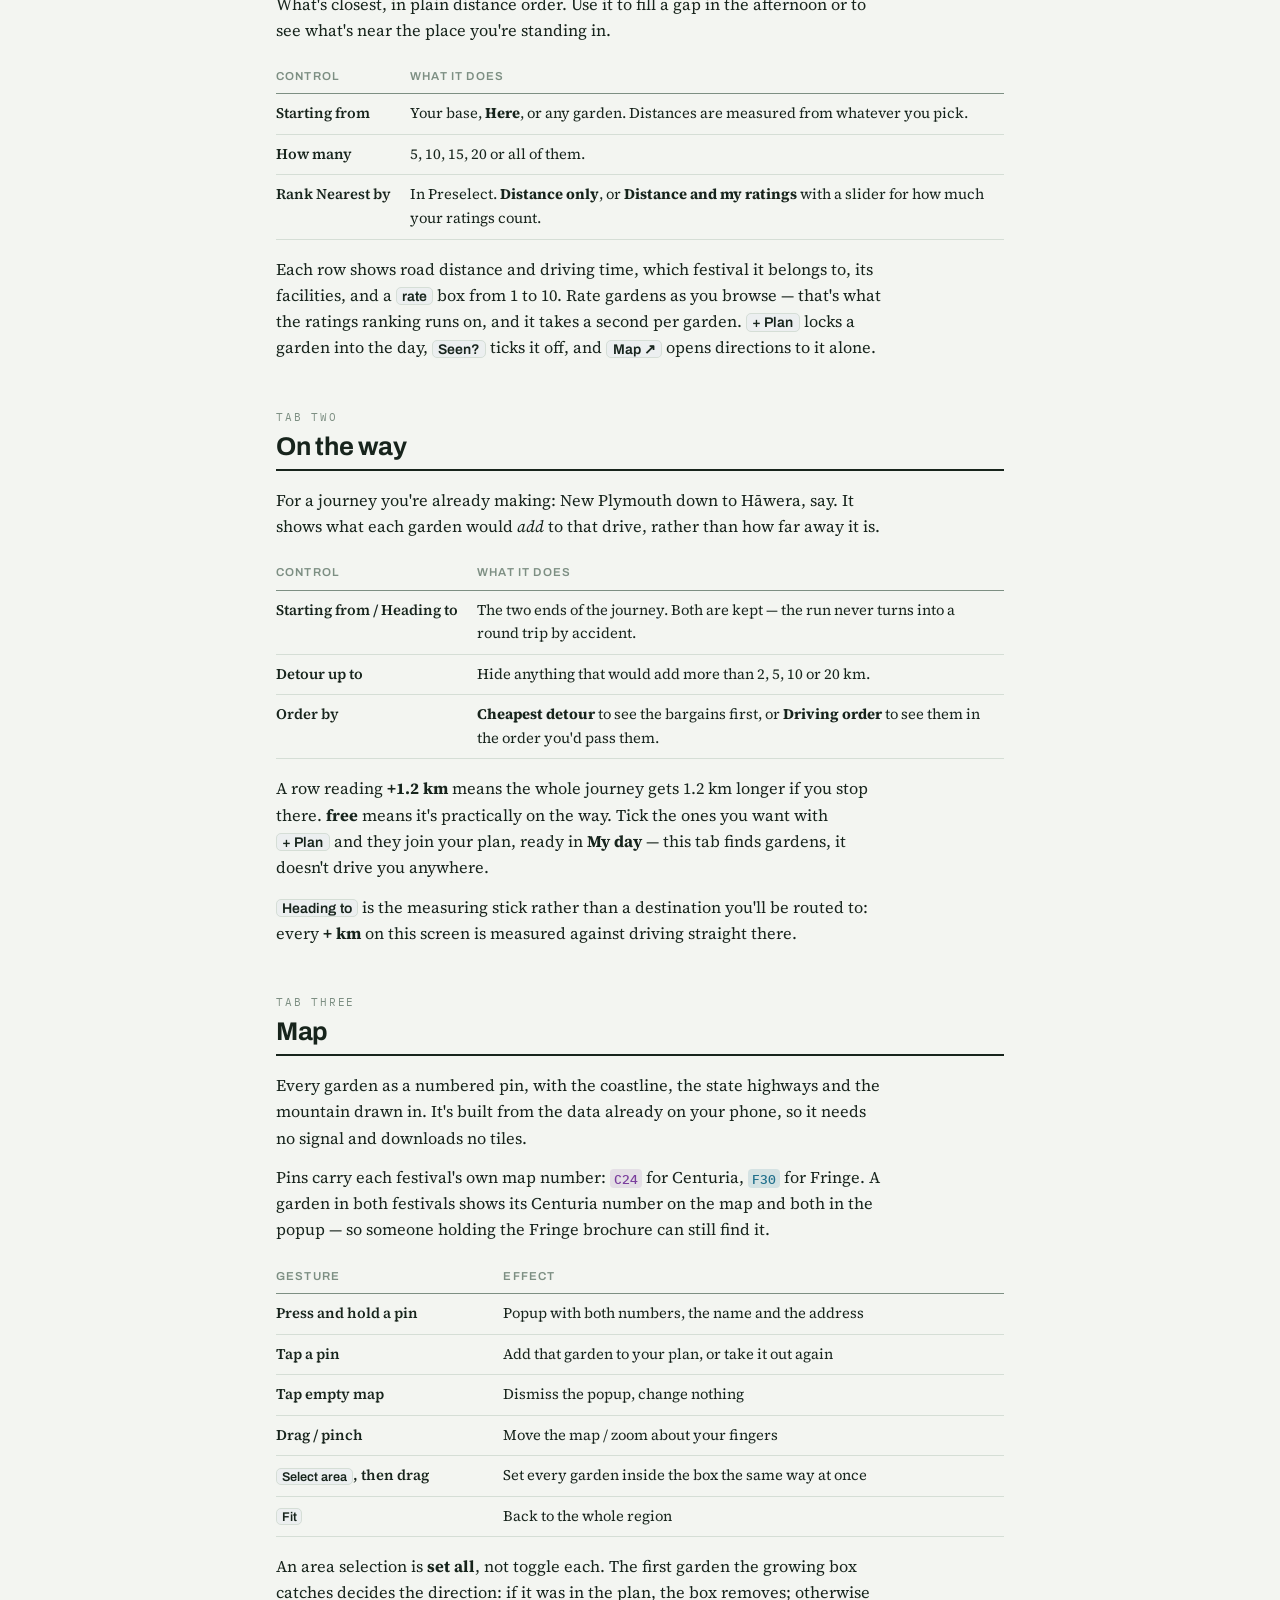
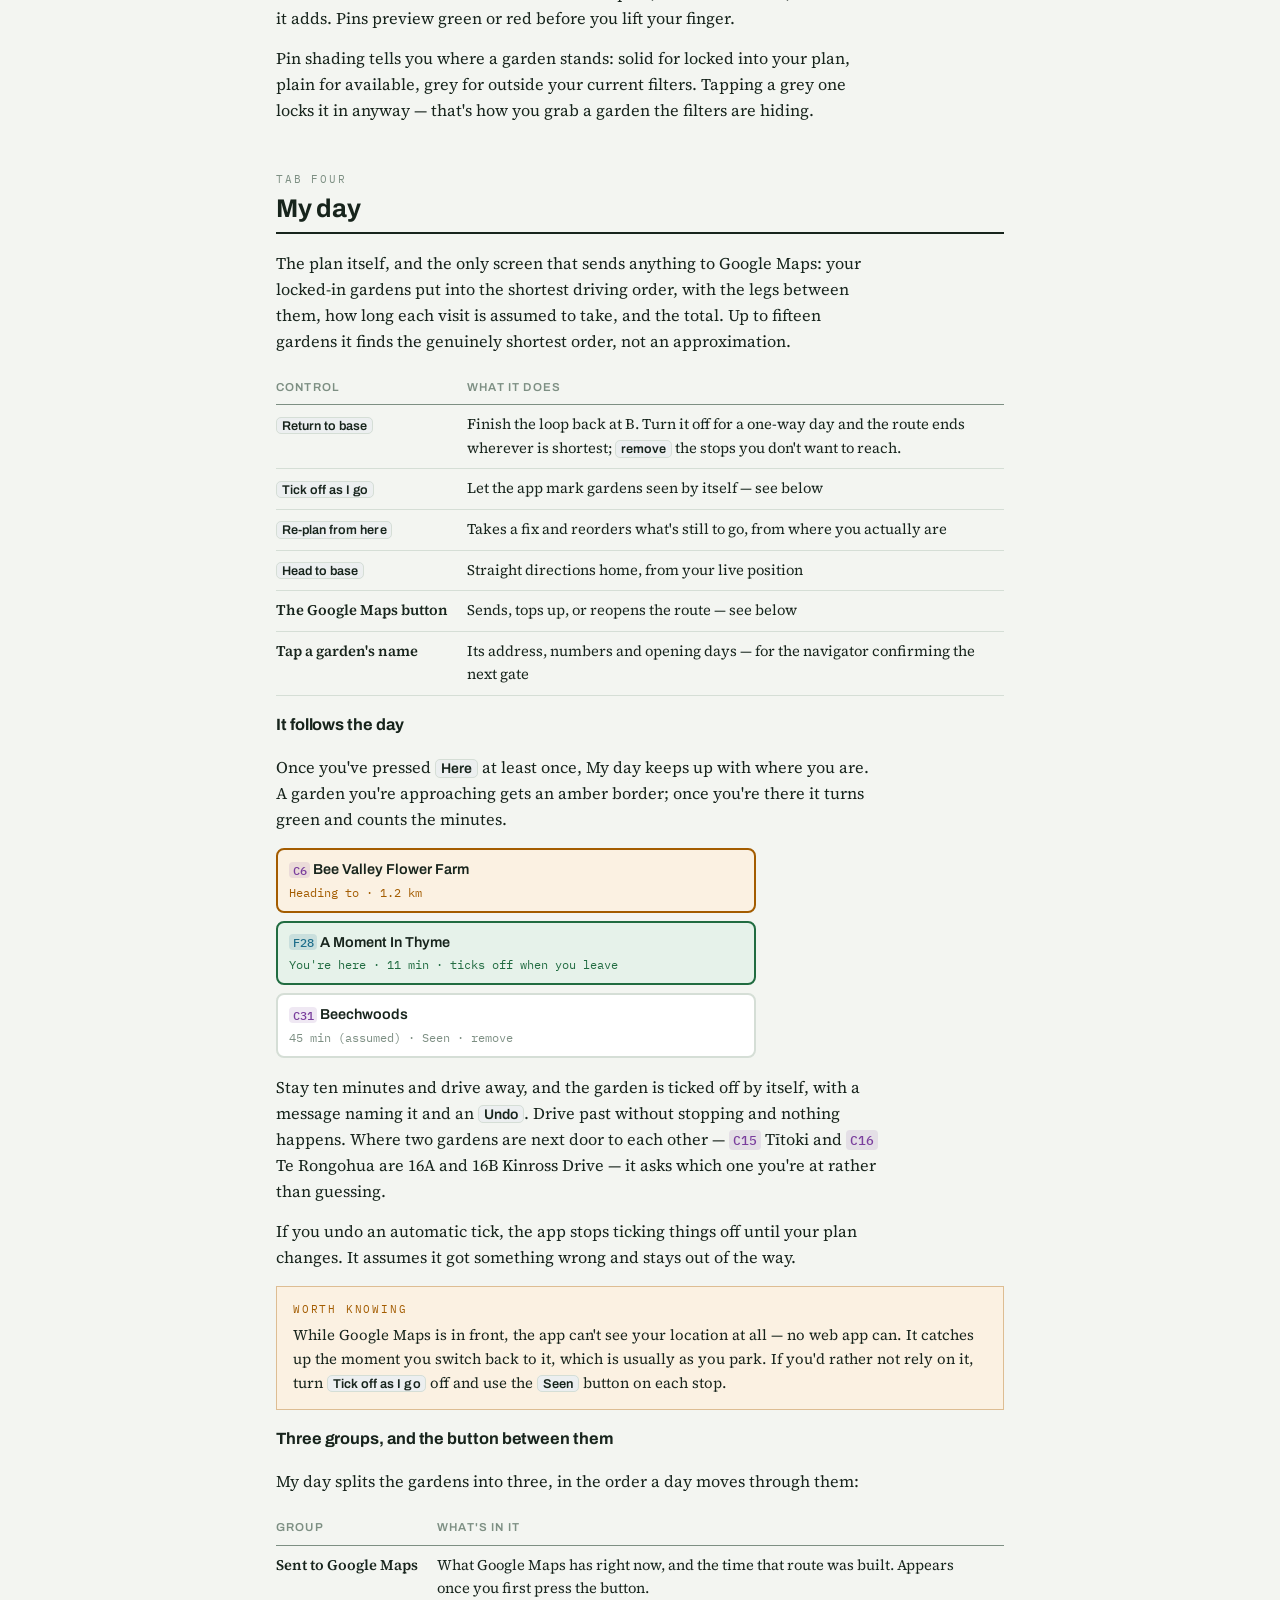
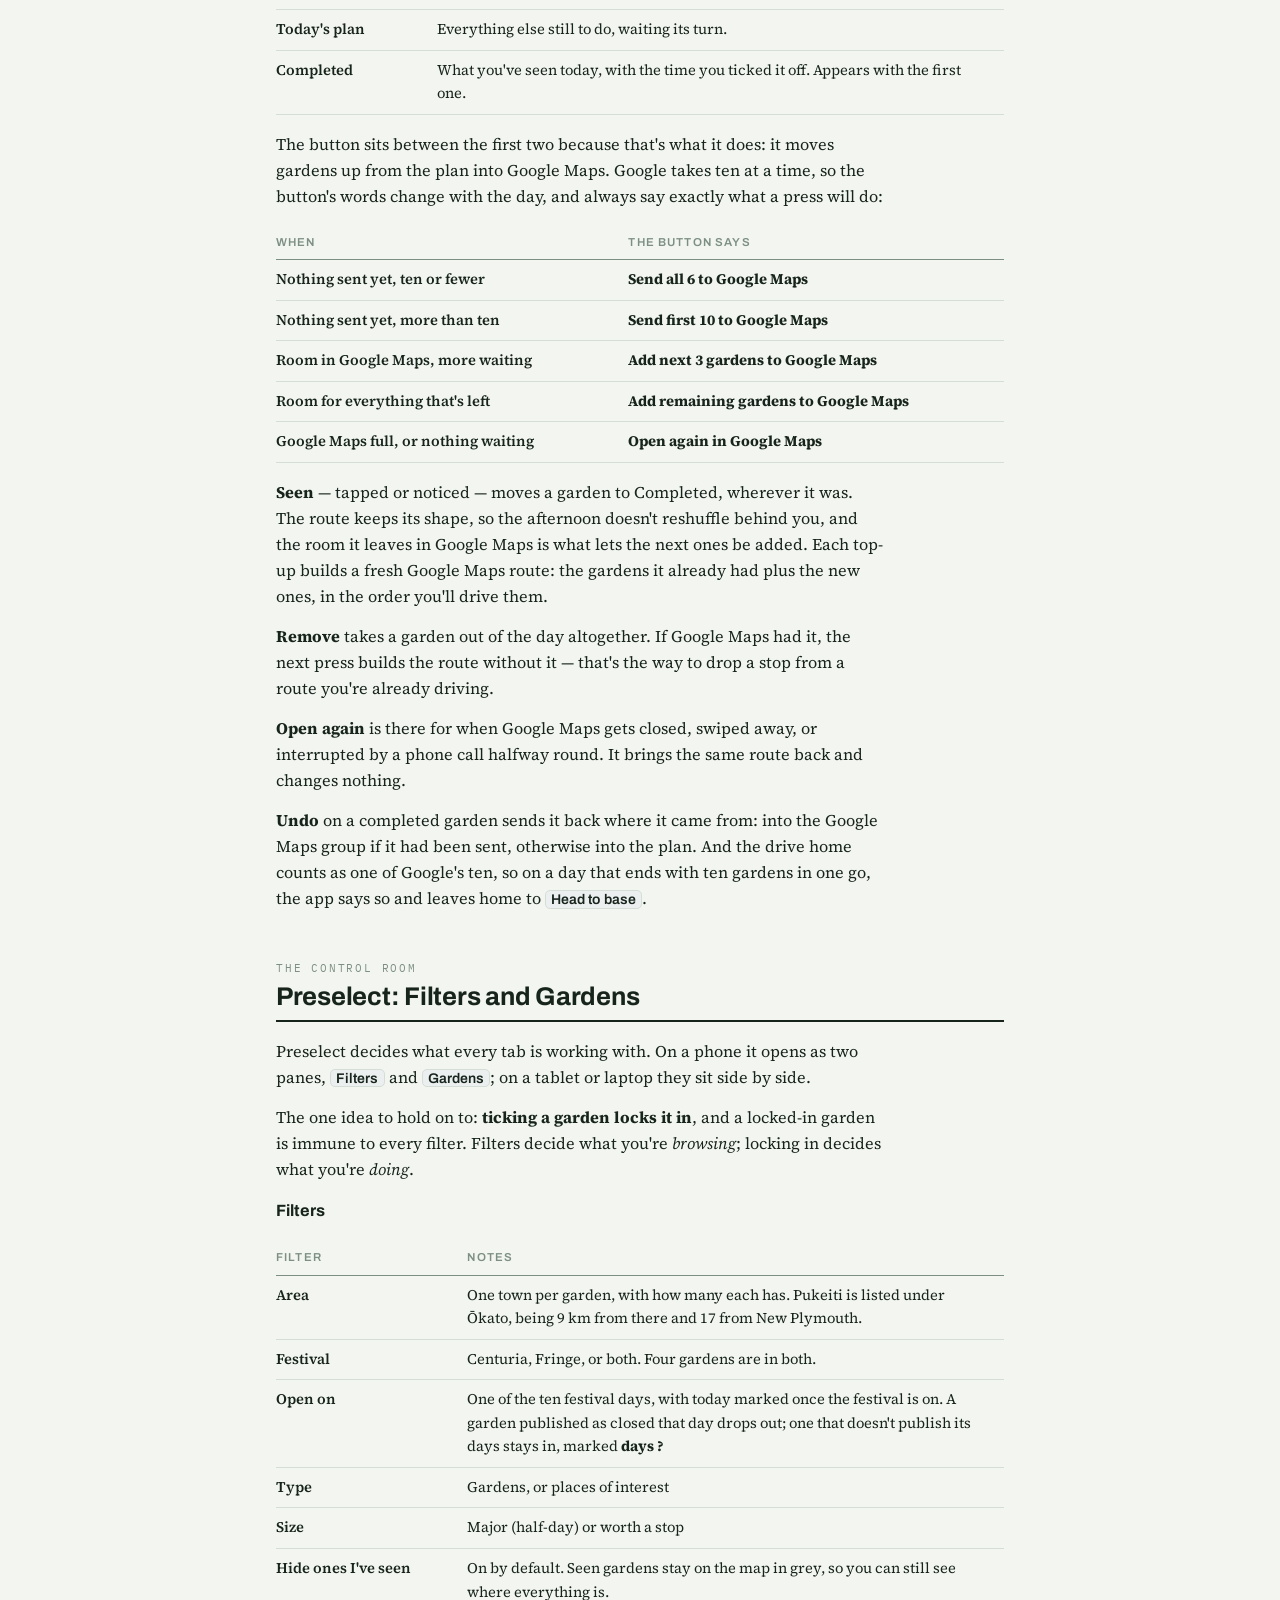
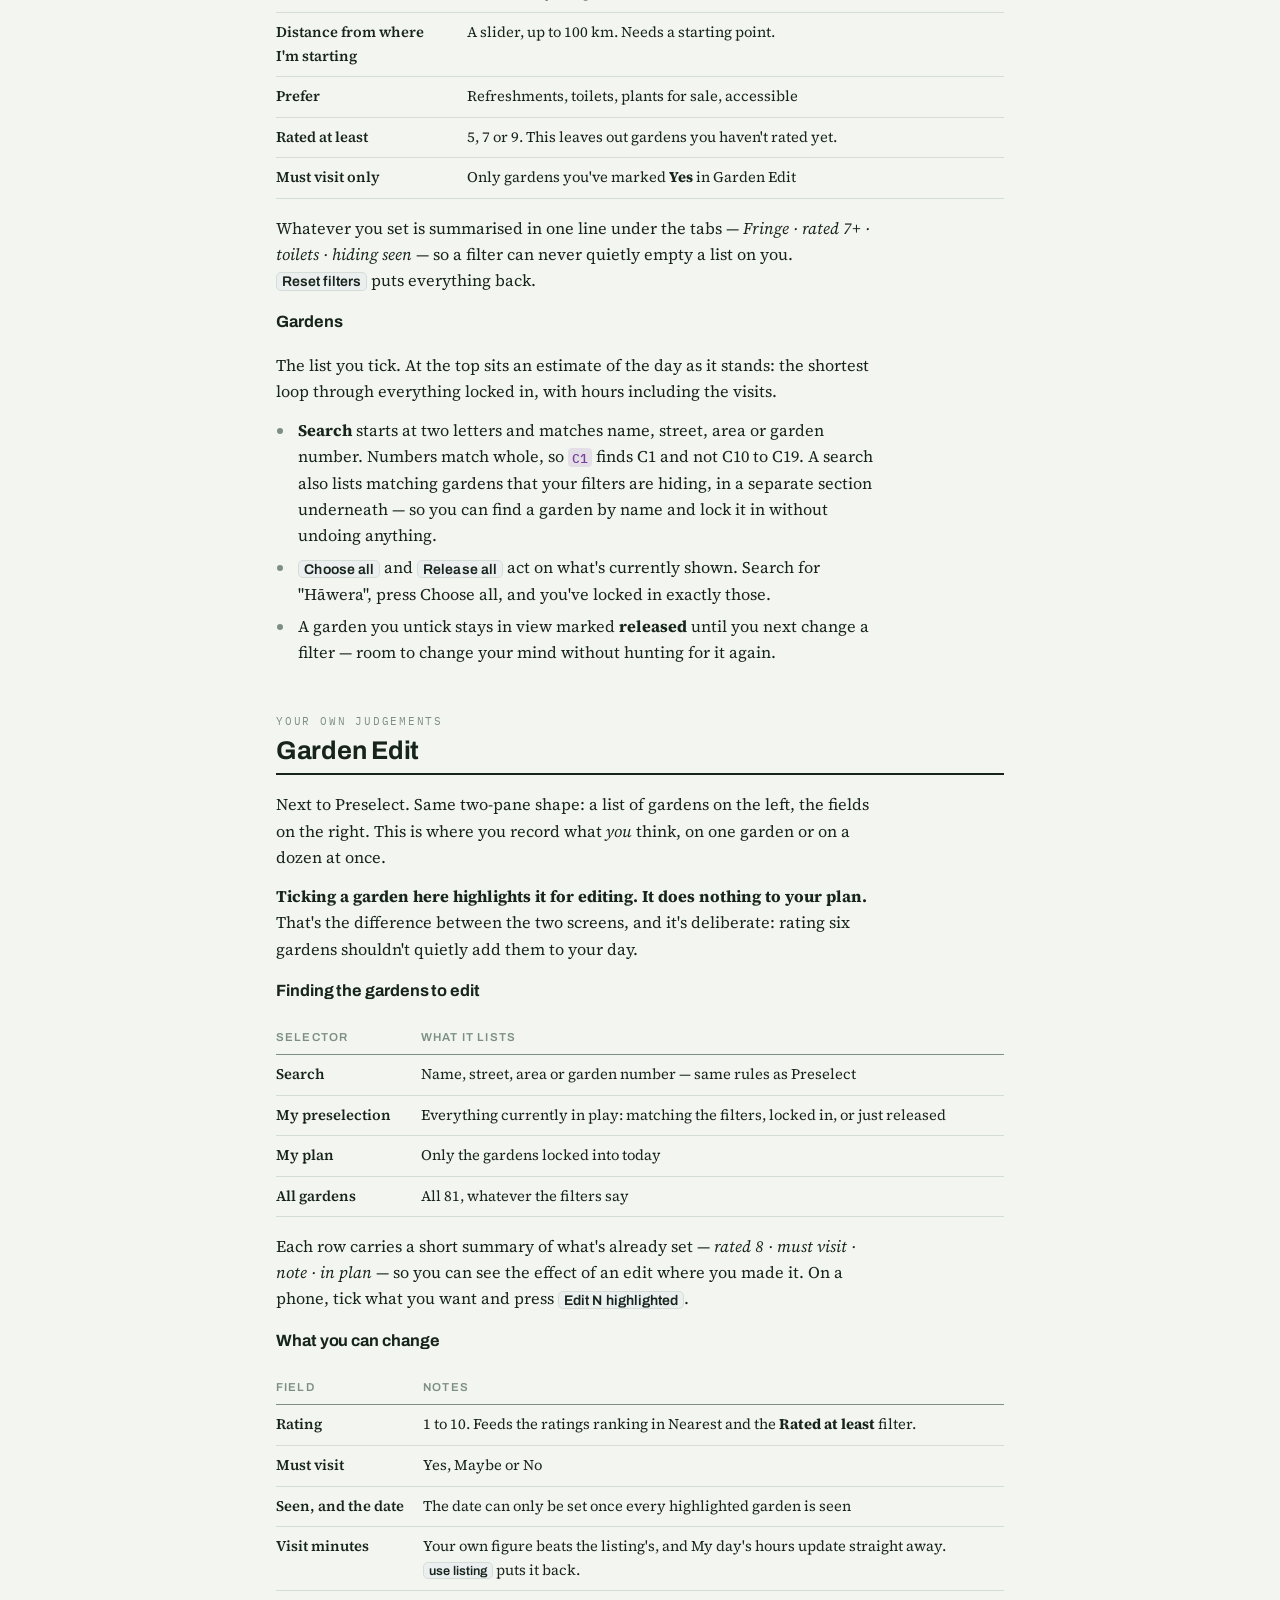
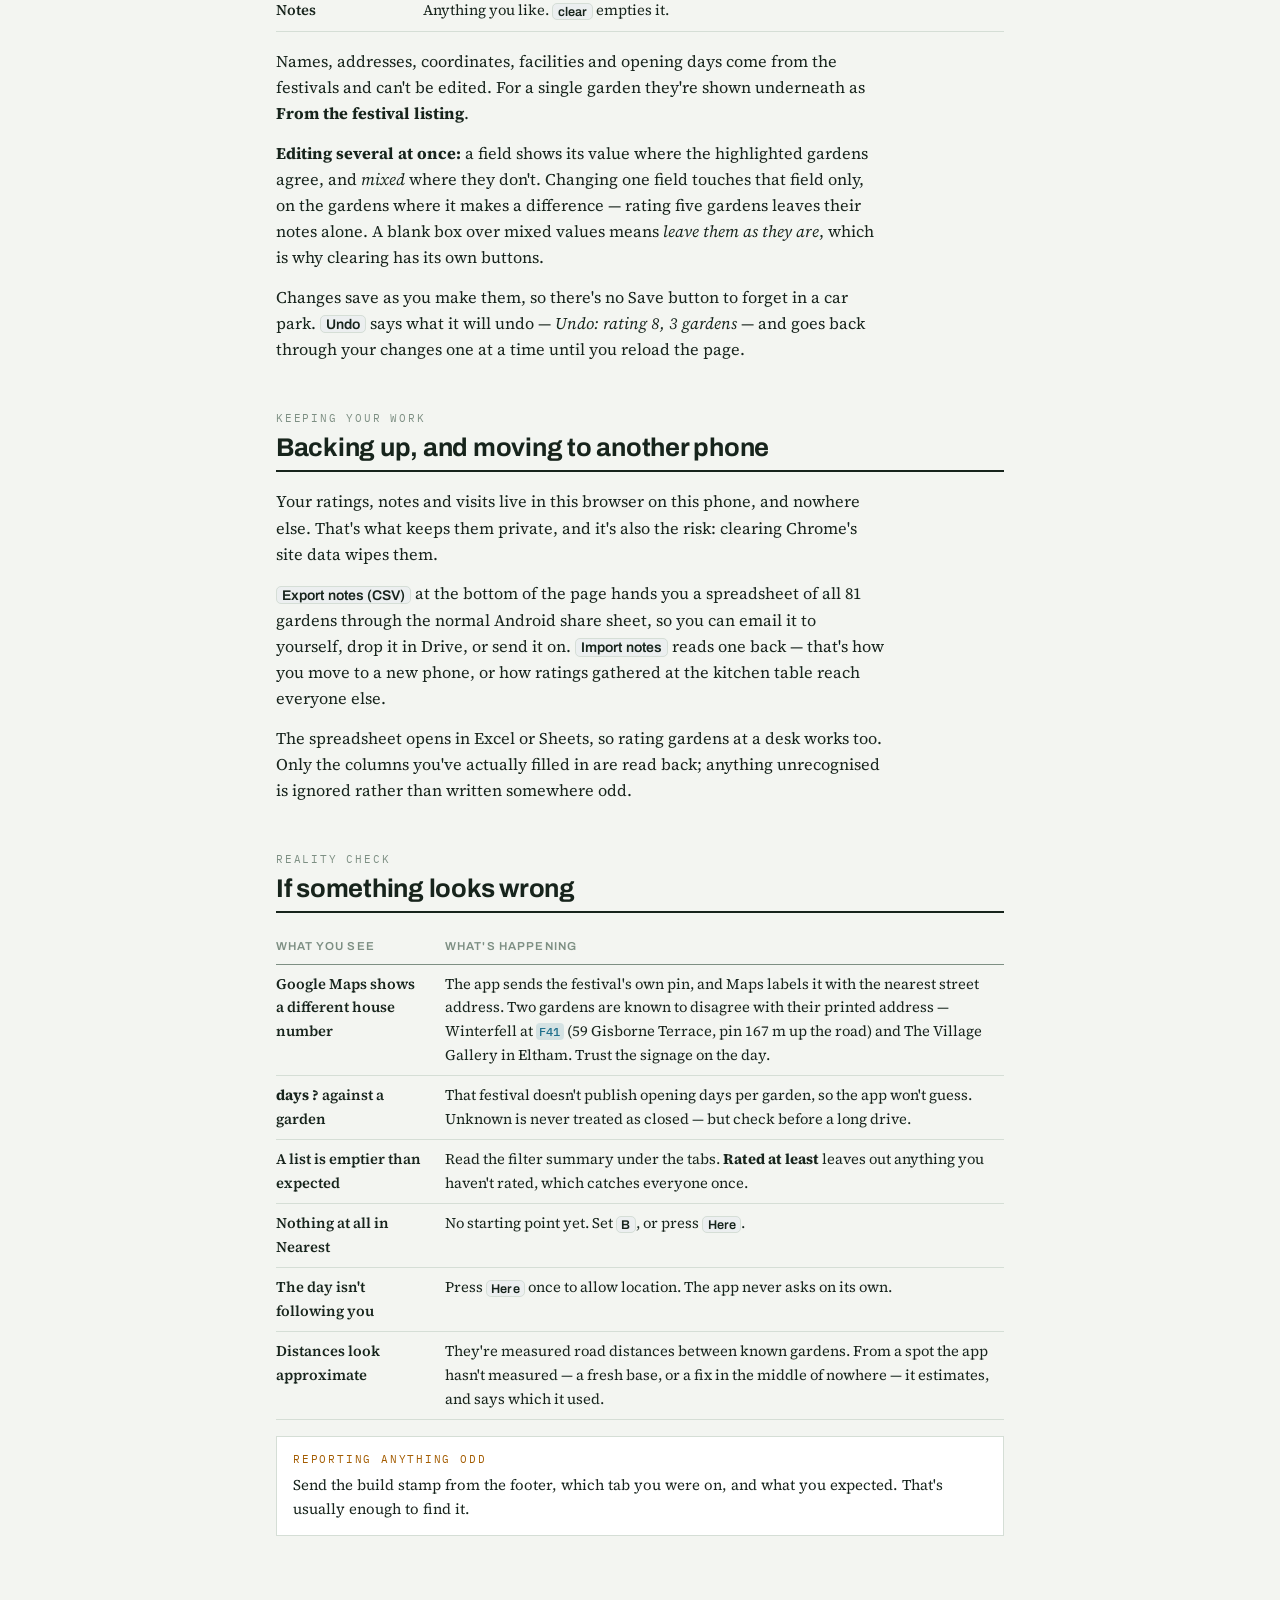
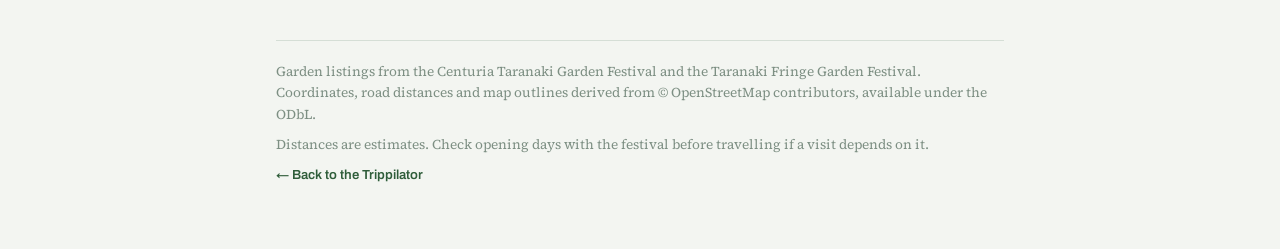
==== commit 4540303d: "My day in three groups: sent to Google Maps, today's plan, completed Co-Authored-By: Claude Opus 5 <" ====
--- a/help.html
+++ b/help.html
@@ -190,7 +190,8 @@
 
   /* Tables -------------------------------------------------------------- */
   .scroll { overflow-x: auto; }
-  table { border-collapse: collapse; width: 100%; font-size: 0.92rem; min-width: 22rem; }
+  /* 18rem fits a 360 px phone's column, so tables wrap rather than scroll sideways. */
+  table { border-collapse: collapse; width: 100%; font-size: 0.92rem; min-width: 18rem; }
   th, td { text-align: left; padding: 0.5rem 0.9rem 0.5rem 0; border-bottom: 1px solid var(--rule); vertical-align: top; }
   th {
     font-size: 0.72rem;
@@ -351,7 +352,7 @@
       <div class="step">
         <span class="step-n">05</span><h3>Tick gardens off as you go</h3>
         <p>The app notices when you've been somewhere and marks it seen, or you can tap <span class="ui">Seen</span>
-          yourself. What's left reshuffles, and the next handoff sends only that.</p>
+          yourself. It moves to Completed, and the button tops Google Maps back up with the next ones.</p>
       </div>
     </div>
   </section>
@@ -560,7 +561,7 @@
         <tr><td><span class="ui">Tick off as I go</span></td><td class="wrap-ok">Let the app mark gardens seen by itself — see below</td></tr>
         <tr><td><span class="ui">Re-plan from here</span></td><td class="wrap-ok">Takes a fix and reorders what's still to go, from where you actually are</td></tr>
         <tr><td><span class="ui">Head to base</span></td><td class="wrap-ok">Straight directions home, from your live position</td></tr>
-        <tr><td><span class="ui">Open in Google Maps</span></td><td class="wrap-ok">Hands over the stops still to go, in order</td></tr>
+        <tr><td>The Google Maps button</td><td class="wrap-ok">Sends, tops up, or reopens the route — see below</td></tr>
         <tr><td>Tap a garden's name</td><td class="wrap-ok">Its address, numbers and opening days — for the navigator confirming the next gate</td></tr>
       </table>
     </div>
@@ -606,20 +607,56 @@
         <span class="ui">Tick off as I go</span> off and use the <span class="ui">Seen</span> button on each stop.
       </p>
     </div>
-    <div class="prose">
-      <p>
-        <b>Marking a garden seen doesn't reshuffle your afternoon.</b> It stays in the list struck through as
-        <b>done ✓</b>, so the route keeps its shape, and only the gardens still to go are sent to Google Maps.
-      </p>
-      <p>
-        Google Maps takes ten stops at a time. A longer day is sent in batches — tick gardens off as you go and the
-        button offers the rest.
-      </p>
-      <p>
-        Each stop that has been handed over is marked <b>&#8599; sent 2:32 pm</b> until you tick it off. If you press
-        the button again while some of the last batch still aren't marked seen, the app says so first: those gardens
-        go again, which is right if you haven't been, and wrong only if you forgot to tick them. Sending is never
-        taken as visiting.
+    <h3>Three groups, and the button between them</h3>
+    <div class="prose">
+      <p>
+        My day splits the gardens into three, in the order a day moves through them:
+      </p>
+    </div>
+    <div class="scroll">
+      <table>
+        <tr><th>Group</th><th>What's in it</th></tr>
+        <tr><td>Sent to Google Maps</td><td class="wrap-ok">What Google Maps has right now, and the time that route was built. Appears once you first press the button.</td></tr>
+        <tr><td>Today's plan</td><td class="wrap-ok">Everything else still to do, waiting its turn.</td></tr>
+        <tr><td>Completed</td><td class="wrap-ok">What you've seen today, with the time you ticked it off. Appears with the first one.</td></tr>
+      </table>
+    </div>
+    <div class="prose">
+      <p>
+        The button sits between the first two because that's what it does: it moves gardens up from the plan into
+        Google Maps. Google takes ten at a time, so the button's words change with the day, and always say exactly
+        what a press will do:
+      </p>
+    </div>
+    <div class="scroll">
+      <table>
+        <tr><th>When</th><th>The button says</th></tr>
+        <tr><td class="wrap-ok">Nothing sent yet, ten or fewer</td><td class="wrap-ok"><b>Send all 6 to Google Maps</b></td></tr>
+        <tr><td class="wrap-ok">Nothing sent yet, more than ten</td><td class="wrap-ok"><b>Send first 10 to Google Maps</b></td></tr>
+        <tr><td class="wrap-ok">Room in Google Maps, more waiting</td><td class="wrap-ok"><b>Add next 3 gardens to Google Maps</b></td></tr>
+        <tr><td class="wrap-ok">Room for everything that's left</td><td class="wrap-ok"><b>Add remaining gardens to Google Maps</b></td></tr>
+        <tr><td class="wrap-ok">Google Maps full, or nothing waiting</td><td class="wrap-ok"><b>Open again in Google Maps</b></td></tr>
+      </table>
+    </div>
+    <div class="prose">
+      <p>
+        <b>Seen</b> — tapped or noticed — moves a garden to Completed, wherever it was. The route keeps its shape, so
+        the afternoon doesn't reshuffle behind you, and the room it leaves in Google Maps is what lets the next ones
+        be added. Each top-up builds a fresh Google Maps route: the gardens it already had plus the new ones, in the
+        order you'll drive them.
+      </p>
+      <p>
+        <b>Remove</b> takes a garden out of the day altogether. If Google Maps had it, the next press builds the
+        route without it — that's the way to drop a stop from a route you're already driving.
+      </p>
+      <p>
+        <b>Open again</b> is there for when Google Maps gets closed, swiped away, or interrupted by a phone call
+        halfway round. It brings the same route back and changes nothing.
+      </p>
+      <p>
+        <b>Undo</b> on a completed garden sends it back where it came from: into the Google Maps group if it had
+        been sent, otherwise into the plan. And the drive home counts as one of Google's ten, so on a day that ends
+        with ten gardens in one go, the app says so and leaves home to <span class="ui">Head to base</span>.
       </p>
     </div>
   </section>
@@ -650,7 +687,7 @@
         <tr><td>Type</td><td class="wrap-ok">Gardens, or places of interest</td></tr>
         <tr><td>Size</td><td class="wrap-ok">Major (half-day) or worth a stop</td></tr>
         <tr><td>Hide ones I've seen</td><td class="wrap-ok">On by default. Seen gardens stay on the map in grey, so you can still see where everything is.</td></tr>
-        <tr><td>Distance from where I'm starting</td><td class="wrap-ok">A slider, up to 100 km. Needs a starting point.</td></tr>
+        <tr><td class="wrap-ok">Distance from where I'm starting</td><td class="wrap-ok">A slider, up to 100 km. Needs a starting point.</td></tr>
         <tr><td>Prefer</td><td class="wrap-ok">Refreshments, toilets, plants for sale, accessible</td></tr>
         <tr><td>Rated at least</td><td class="wrap-ok">5, 7 or 9. This leaves out gardens you haven't rated yet.</td></tr>
         <tr><td>Must visit only</td><td class="wrap-ok">Only gardens you've marked <b>Yes</b> in Garden Edit</td></tr>
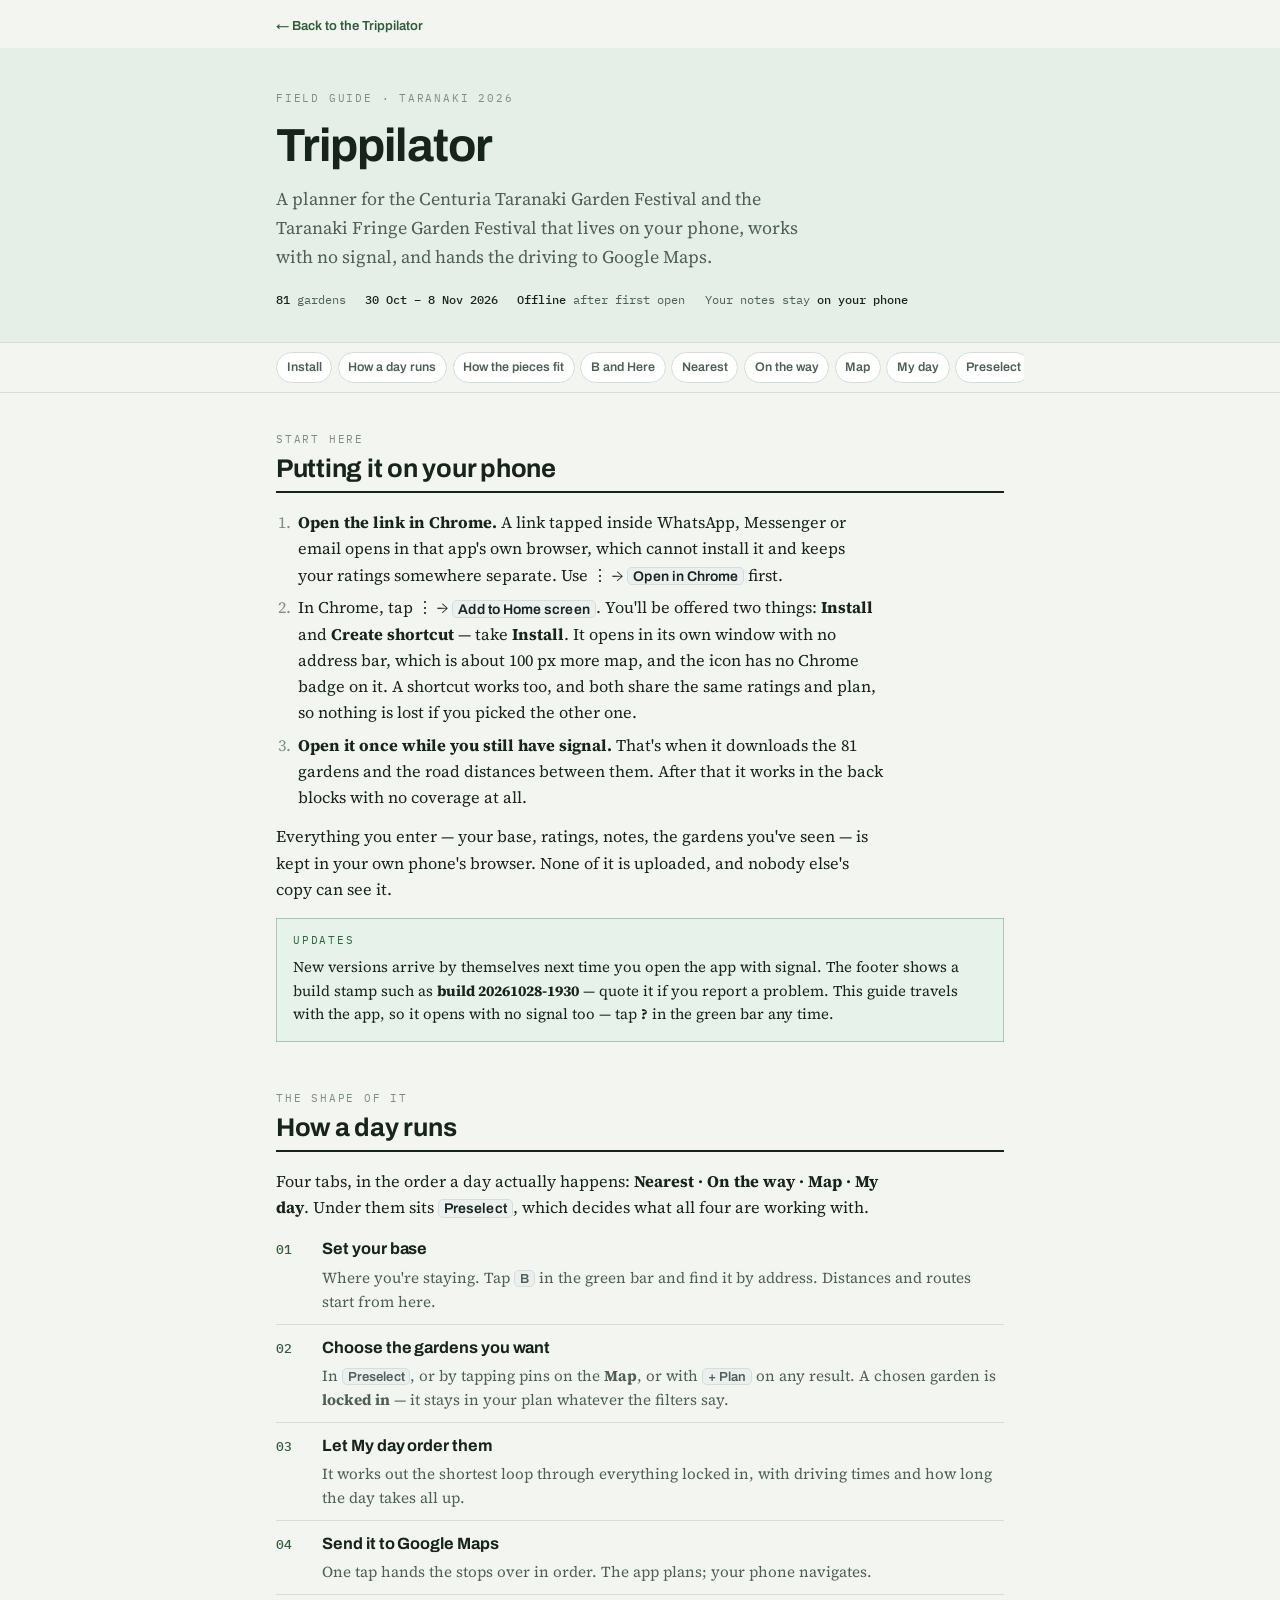
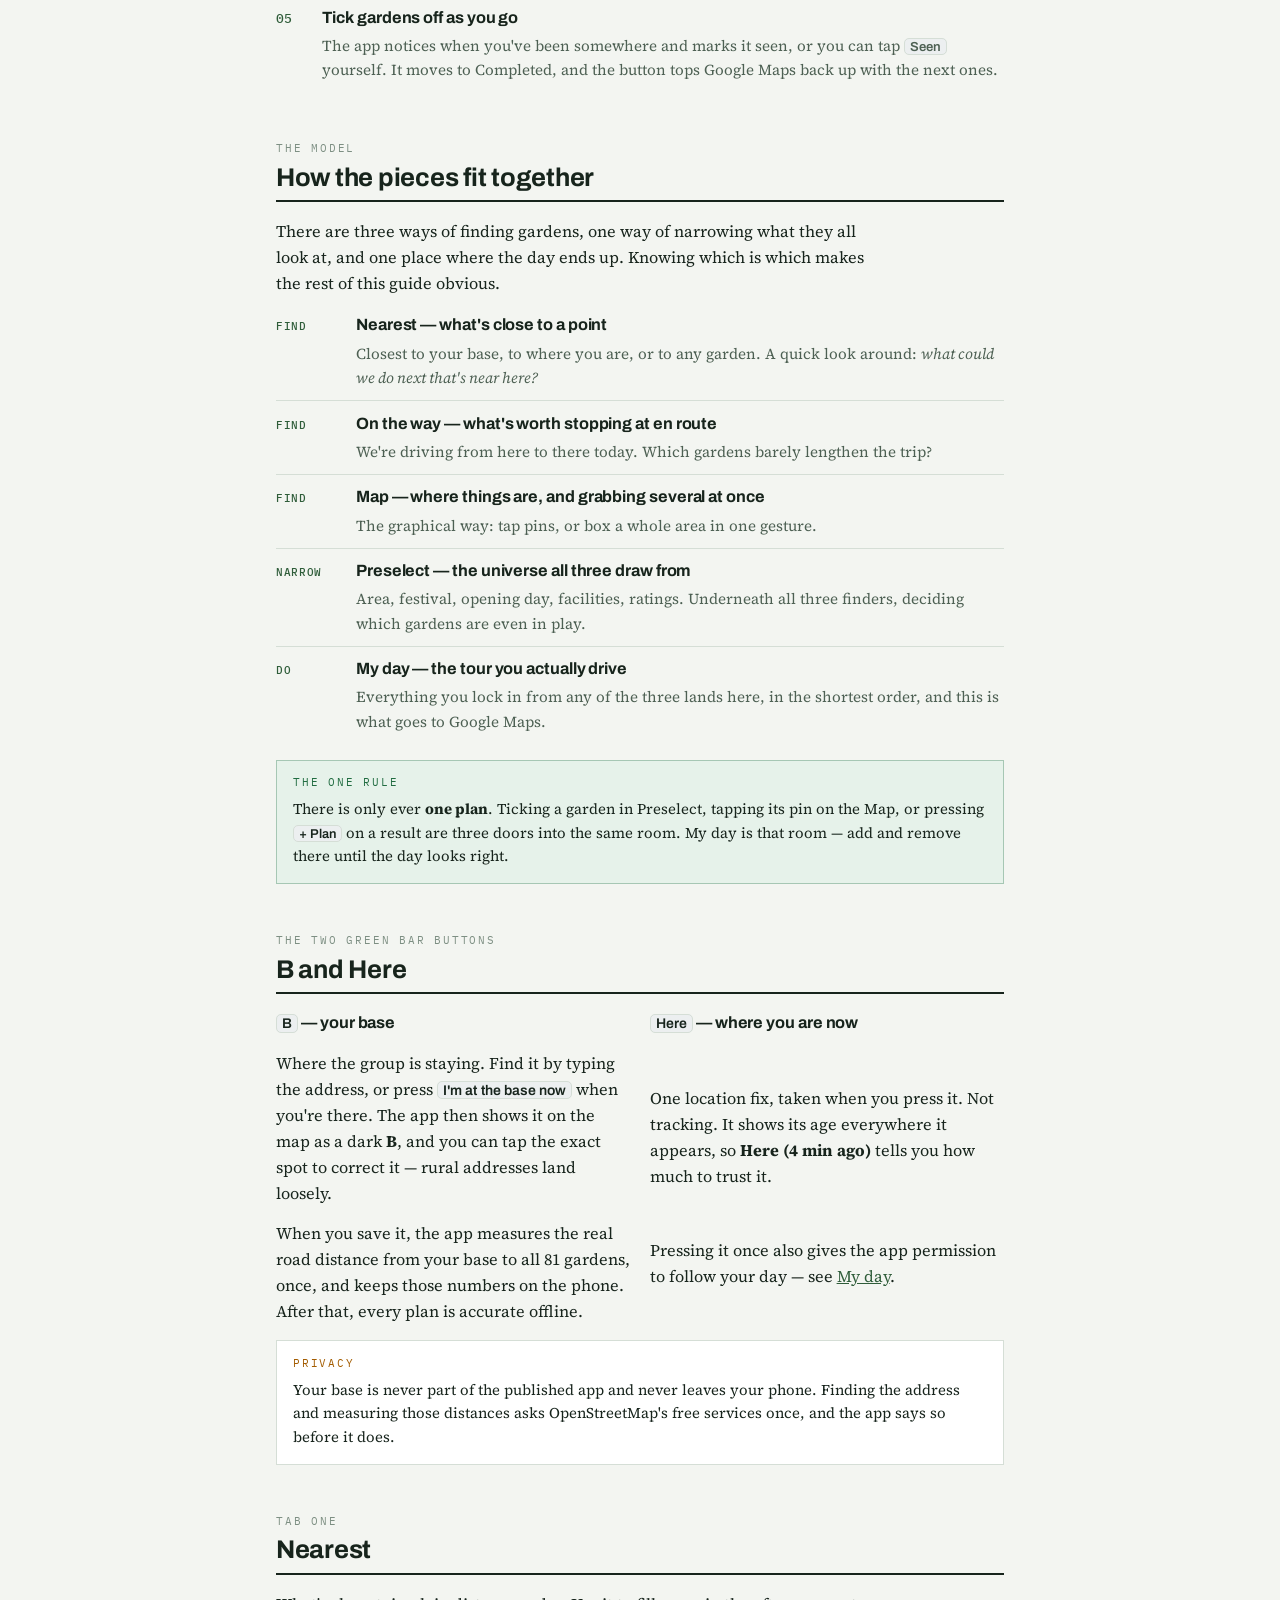
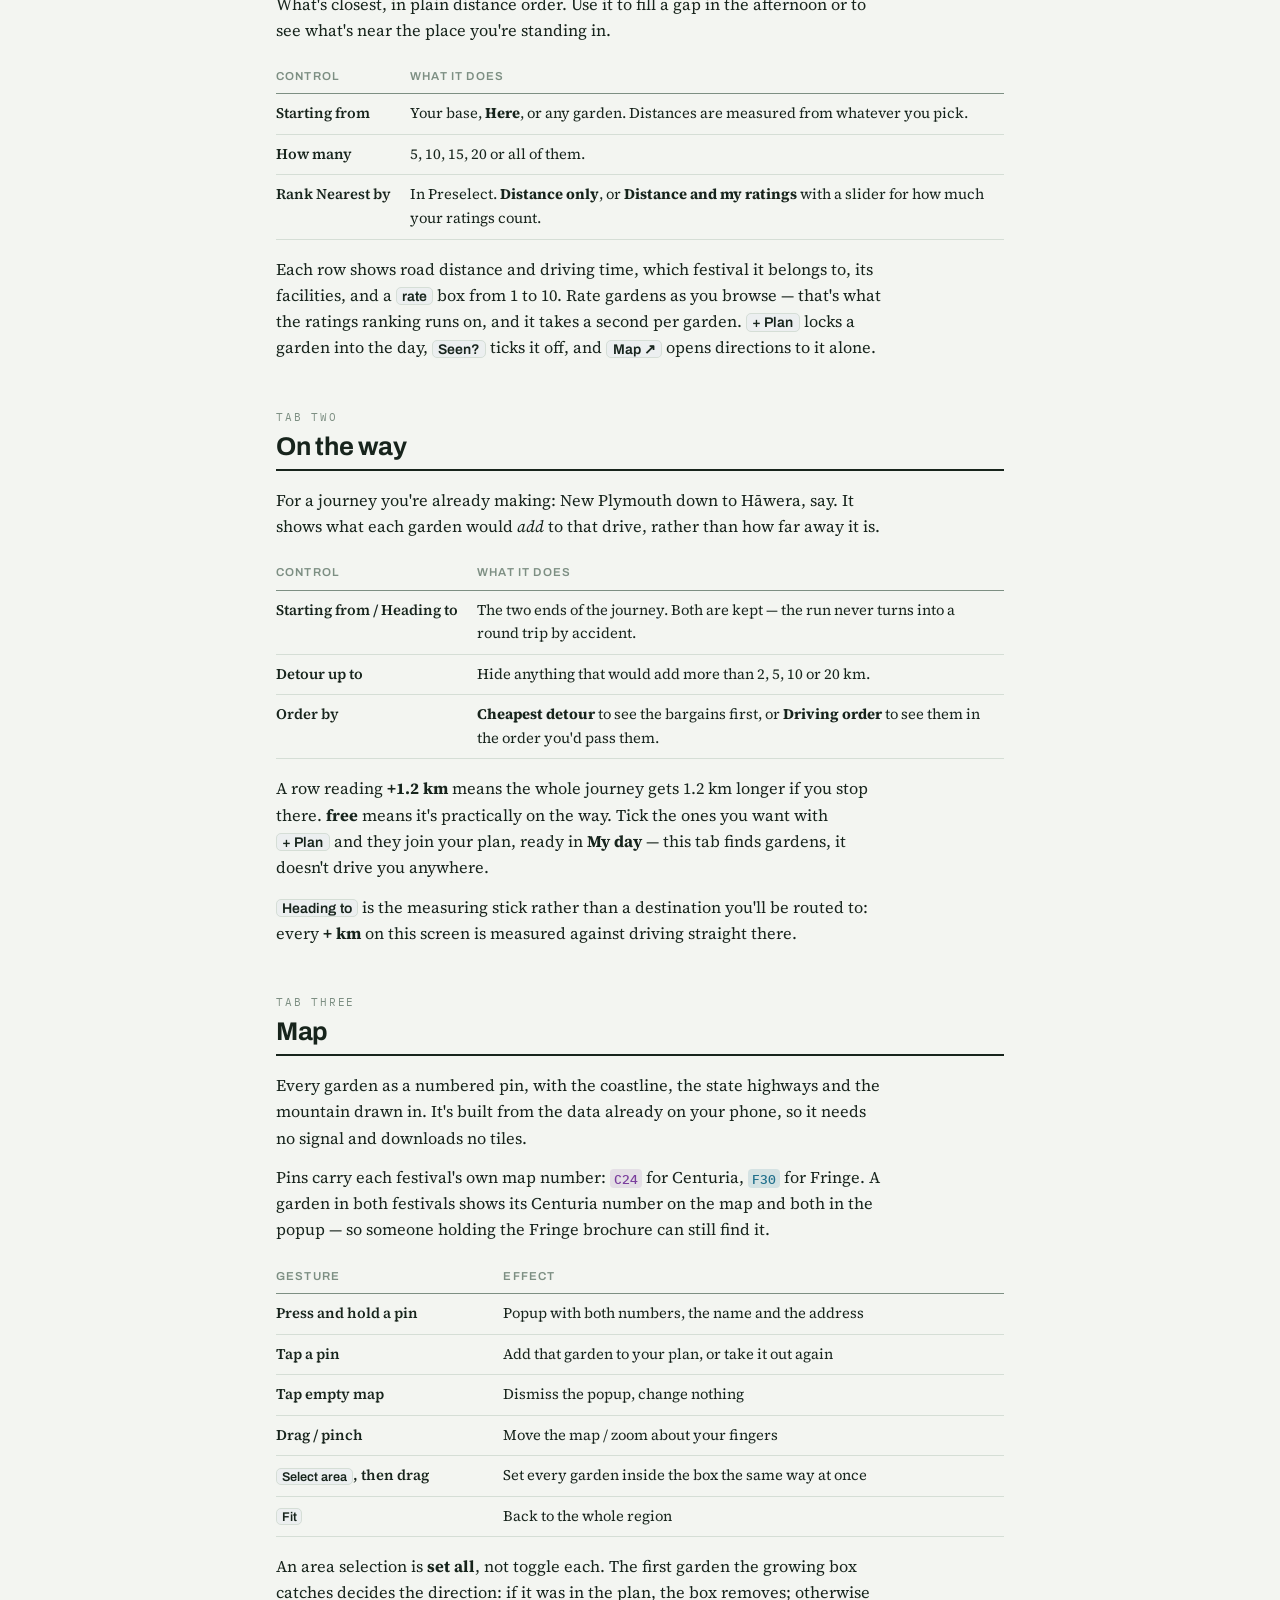
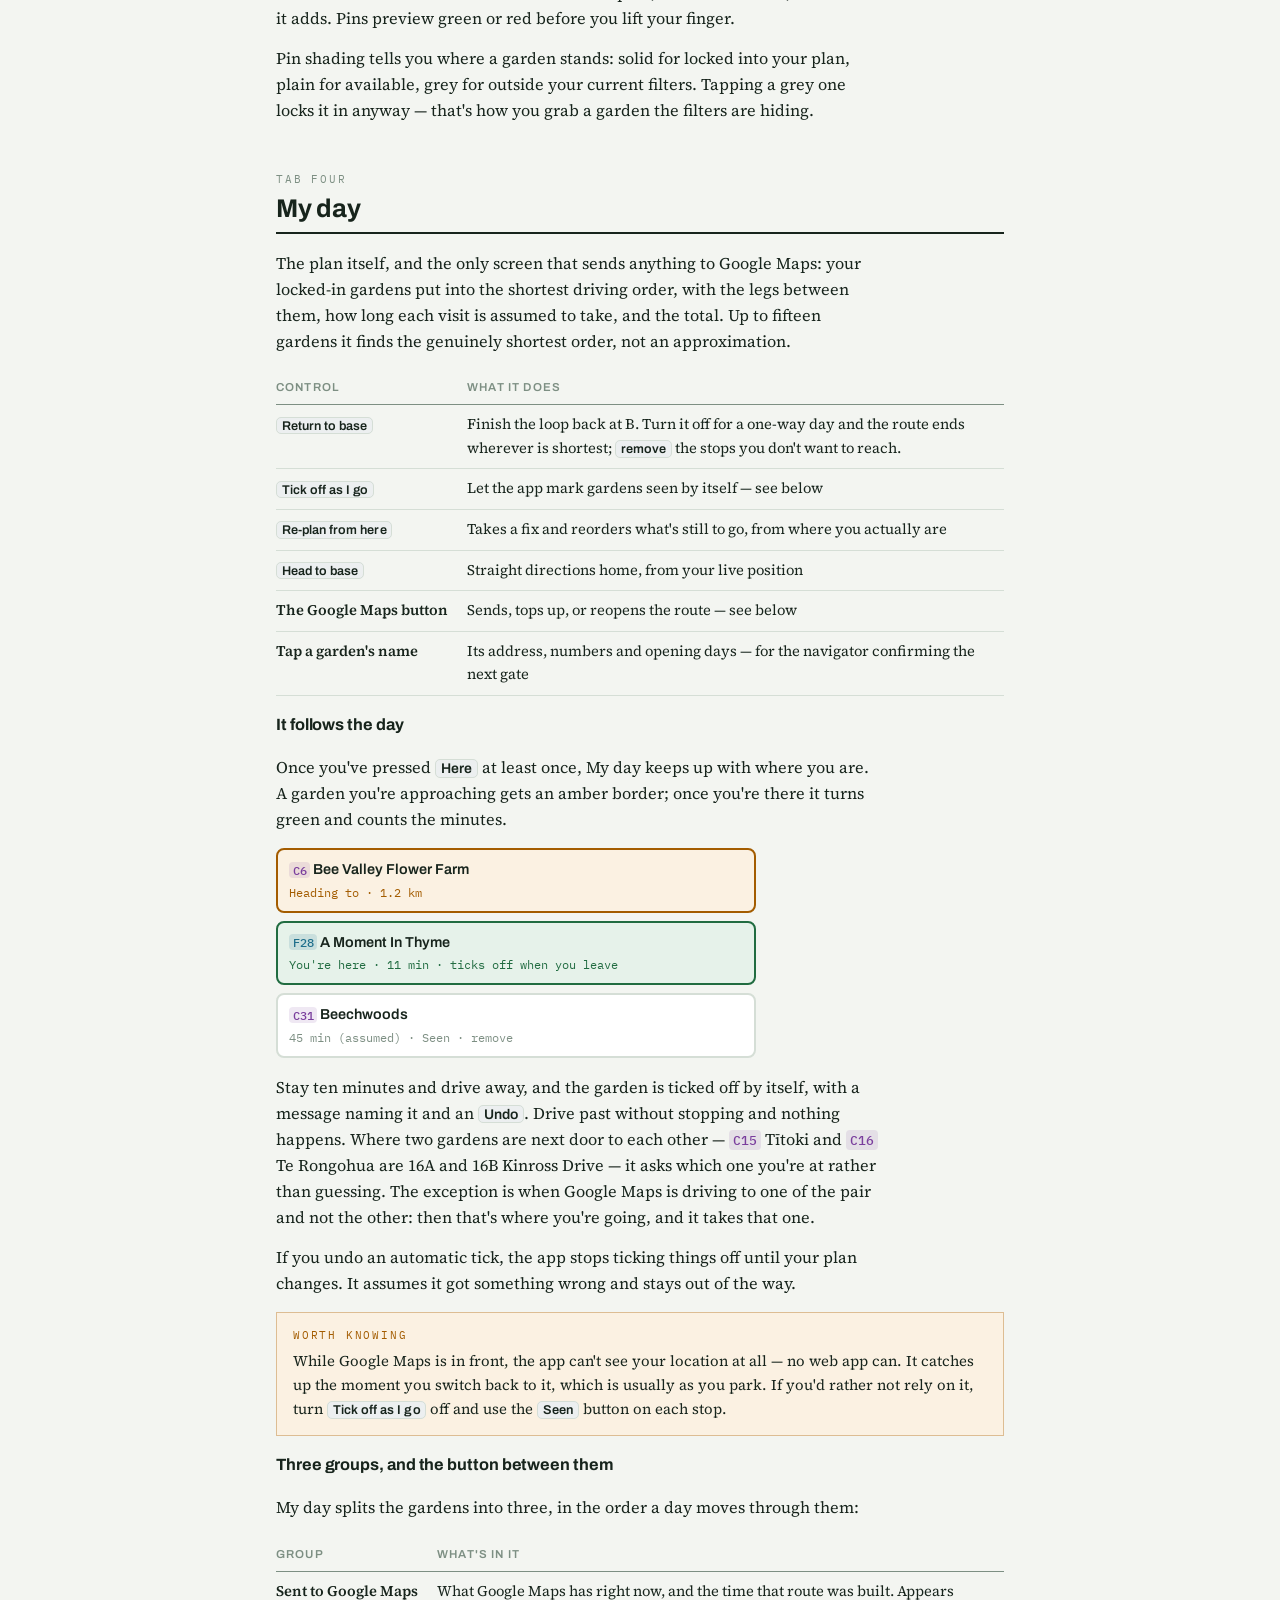
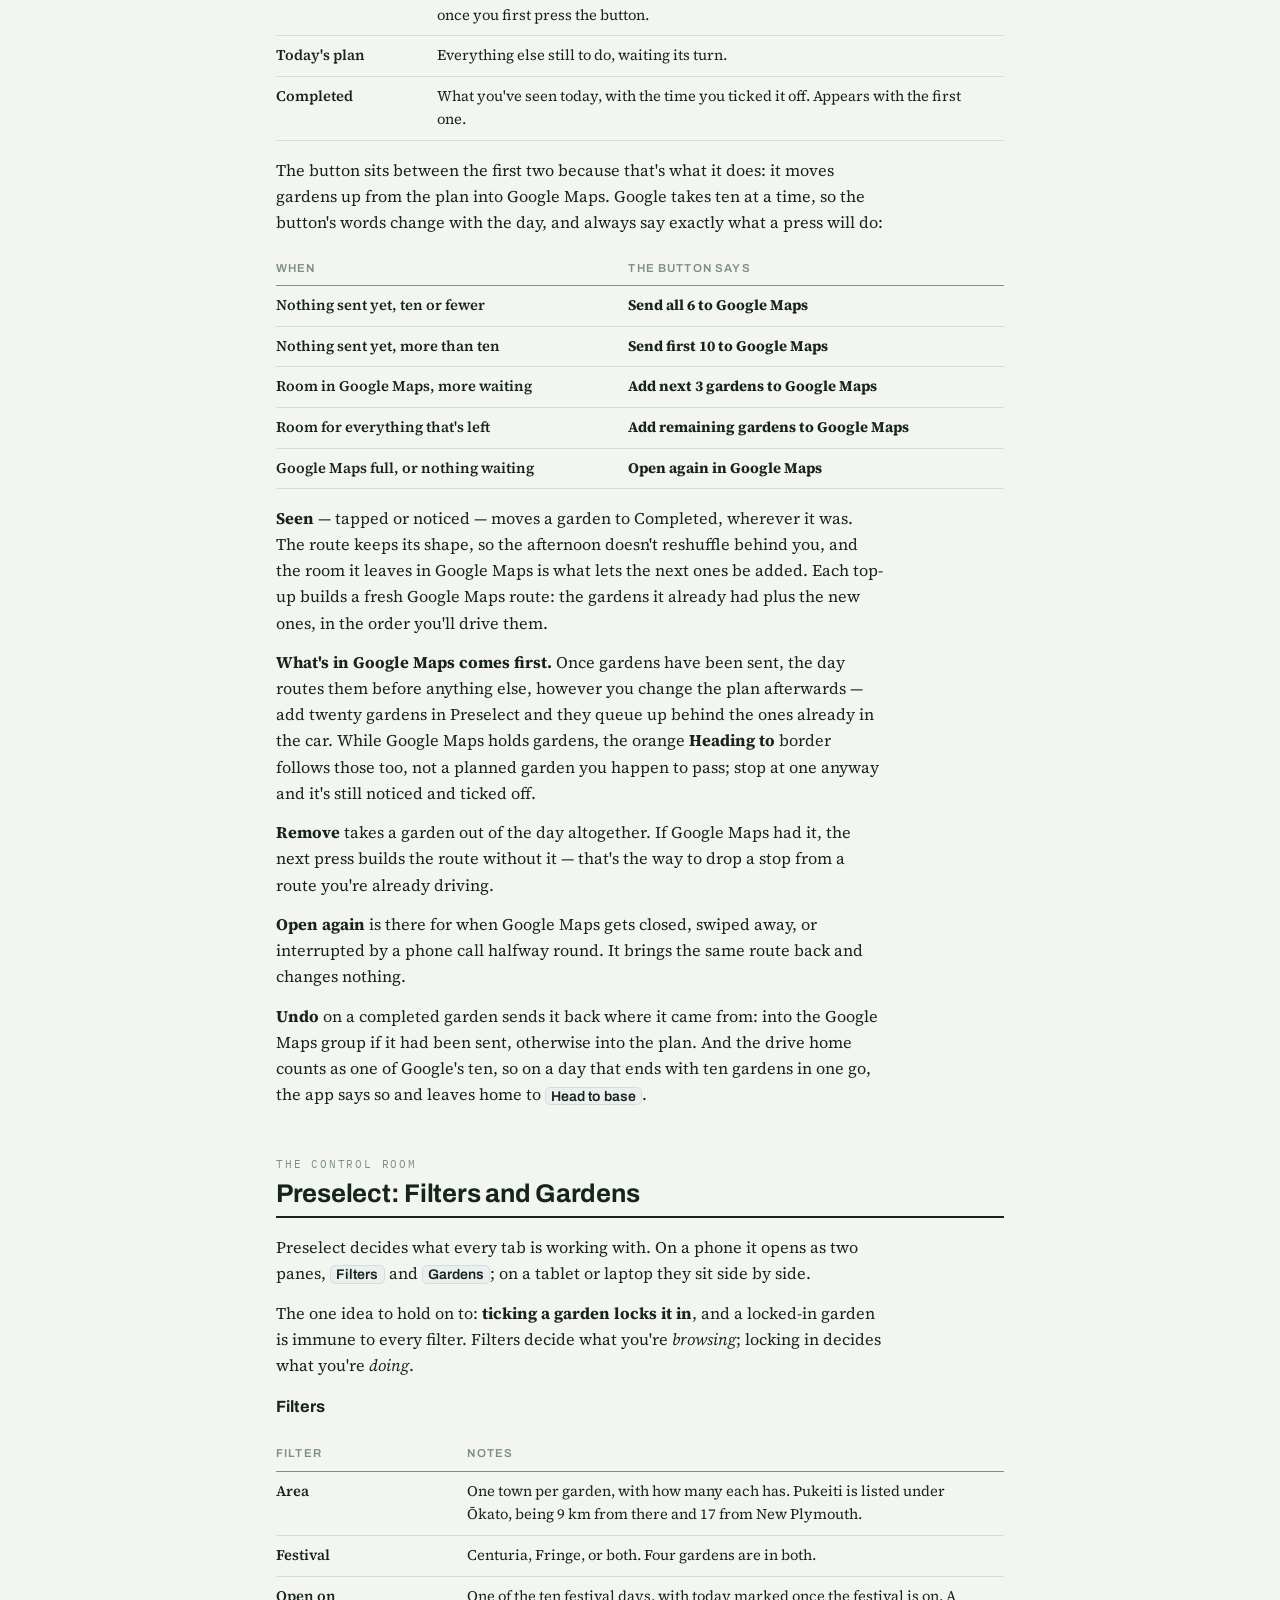
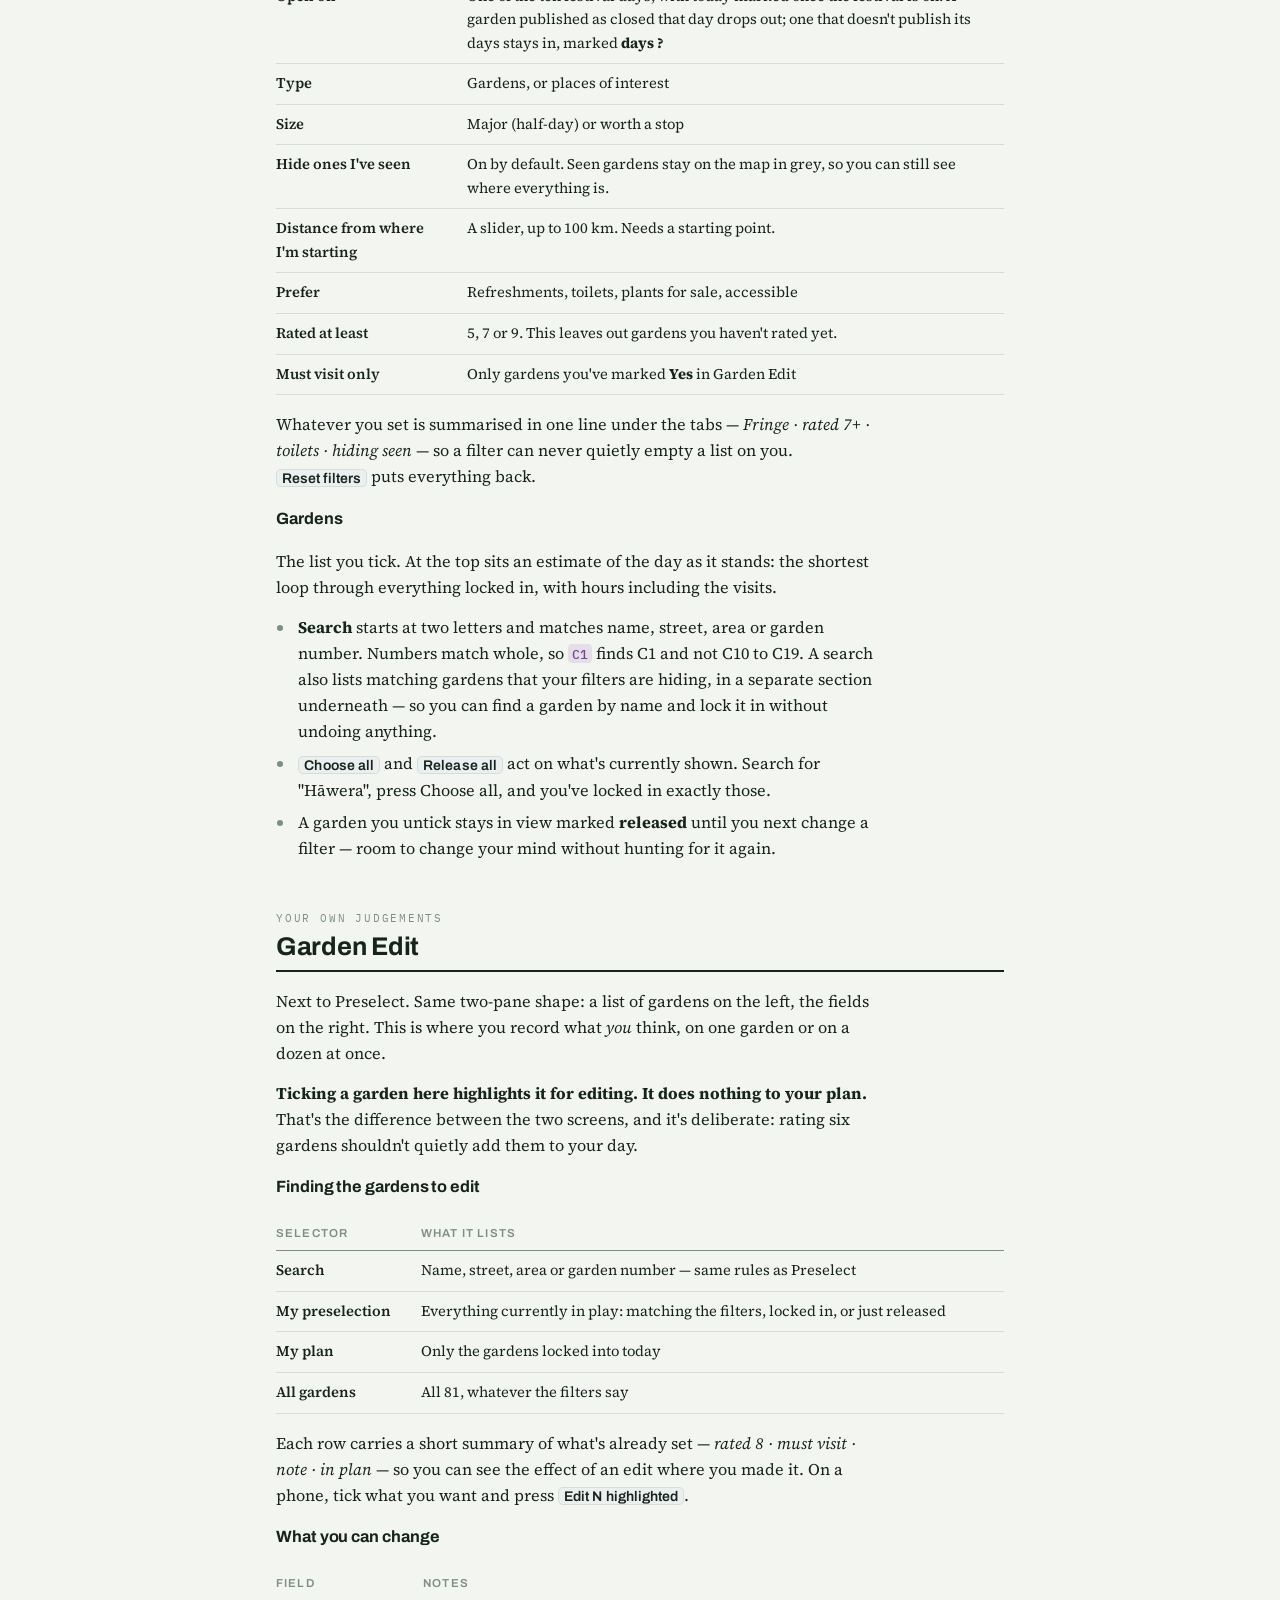
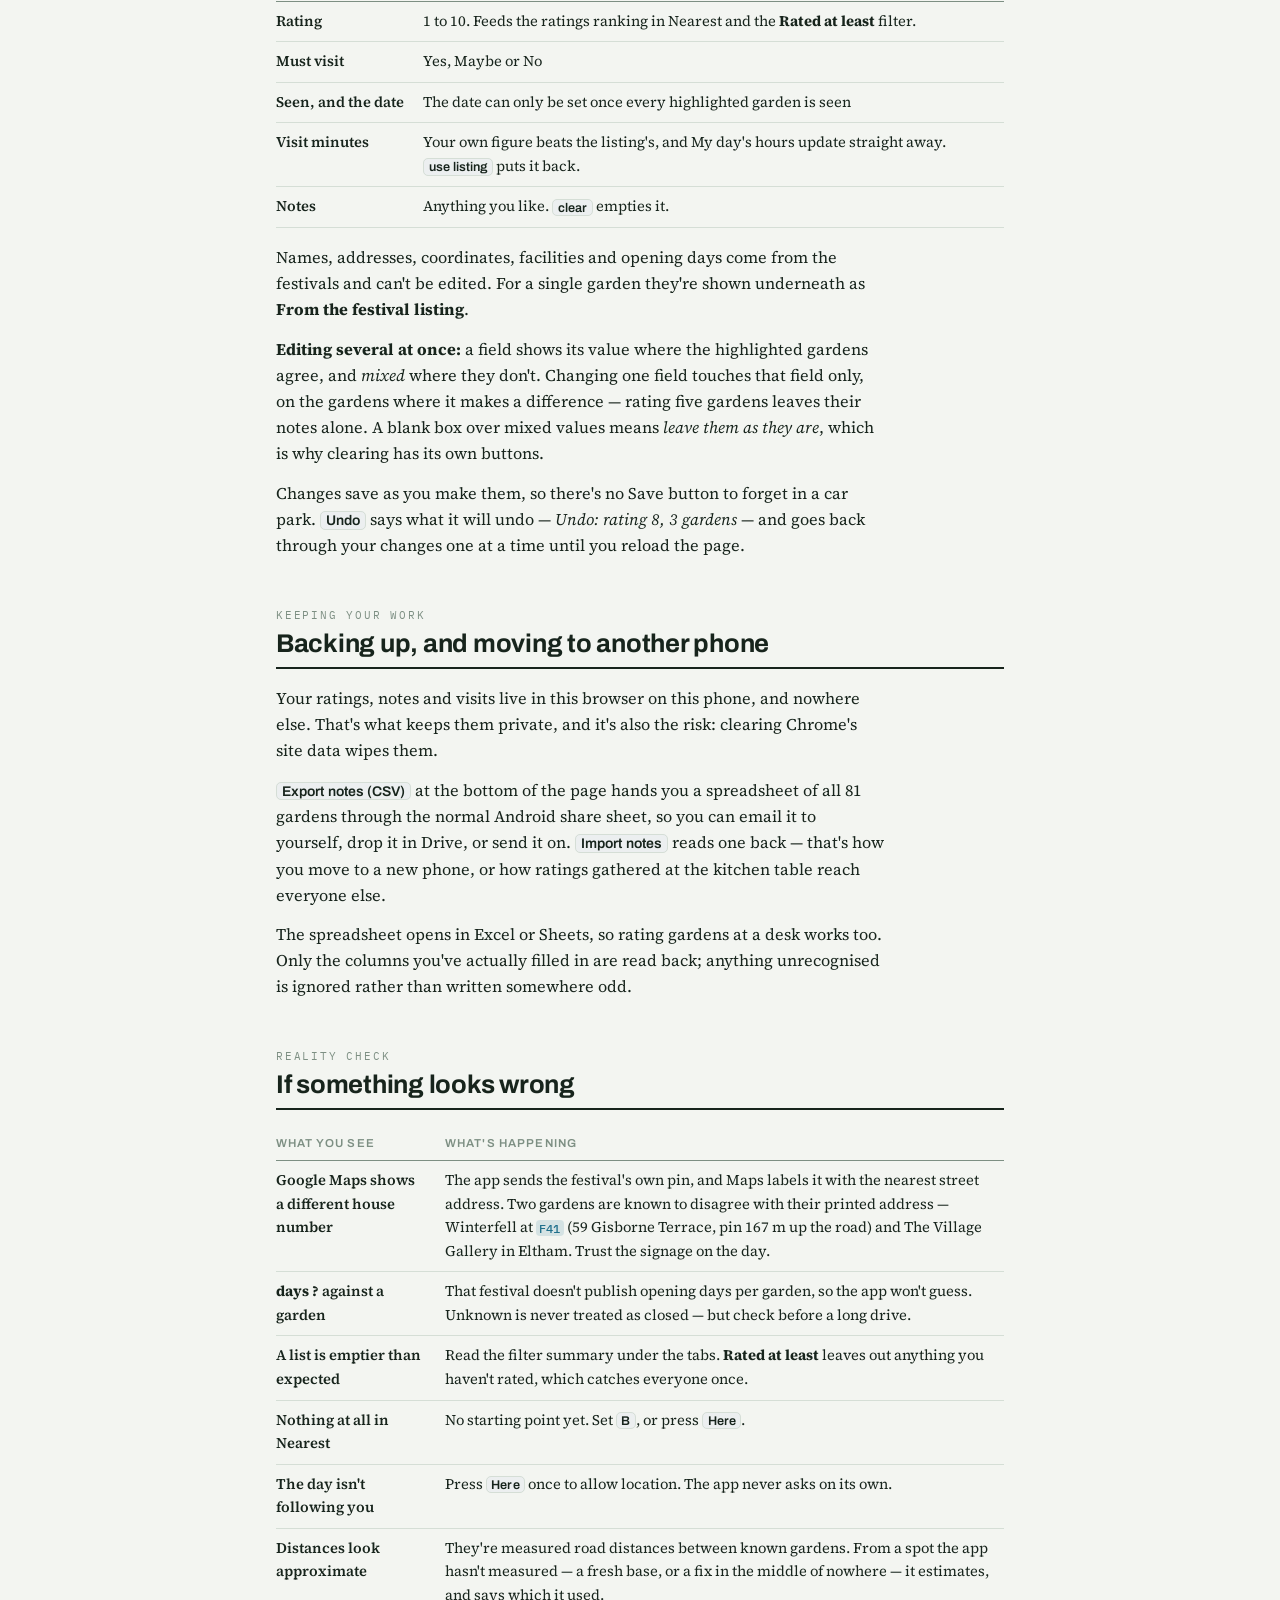
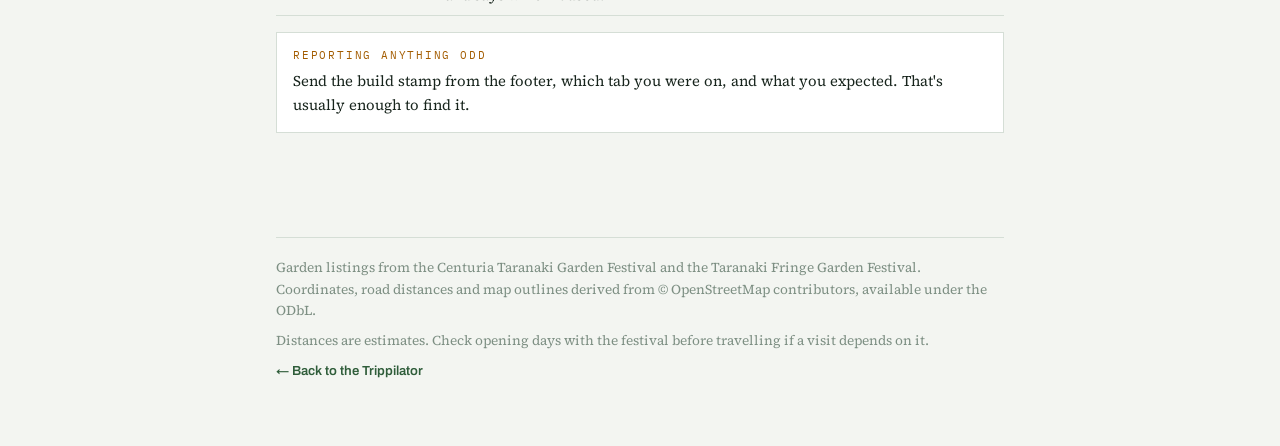
==== commit f7ea0e21: "Sent gardens come first in the day; Heading to and neighbours follow Google Maps Co-Authored-By: Cla" ====
--- a/help.html
+++ b/help.html
@@ -592,7 +592,7 @@
         Stay ten minutes and drive away, and the garden is ticked off by itself, with a message naming it and an
         <span class="ui">Undo</span>. Drive past without stopping and nothing happens. Where two gardens are next door
         to each other — <span class="num c">C15</span> Tītoki and <span class="num c">C16</span> Te Rongohua are
-        16A and 16B Kinross Drive — it asks which one you're at rather than guessing.
+        16A and 16B Kinross Drive — it asks which one you're at rather than guessing. The exception is when Google Maps is driving to one of the pair and not the other: then that's where you're going, and it takes that one.
       </p>
       <p>
         If you undo an automatic tick, the app stops ticking things off until your plan changes. It assumes it got
@@ -644,6 +644,12 @@
         the afternoon doesn't reshuffle behind you, and the room it leaves in Google Maps is what lets the next ones
         be added. Each top-up builds a fresh Google Maps route: the gardens it already had plus the new ones, in the
         order you'll drive them.
+      </p>
+      <p>
+        <b>What's in Google Maps comes first.</b> Once gardens have been sent, the day routes them before anything
+        else, however you change the plan afterwards — add twenty gardens in Preselect and they queue up behind the
+        ones already in the car. While Google Maps holds gardens, the orange <b>Heading to</b> border follows those
+        too, not a planned garden you happen to pass; stop at one anyway and it's still noticed and ticked off.
       </p>
       <p>
         <b>Remove</b> takes a garden out of the day altogether. If Google Maps had it, the next press builds the
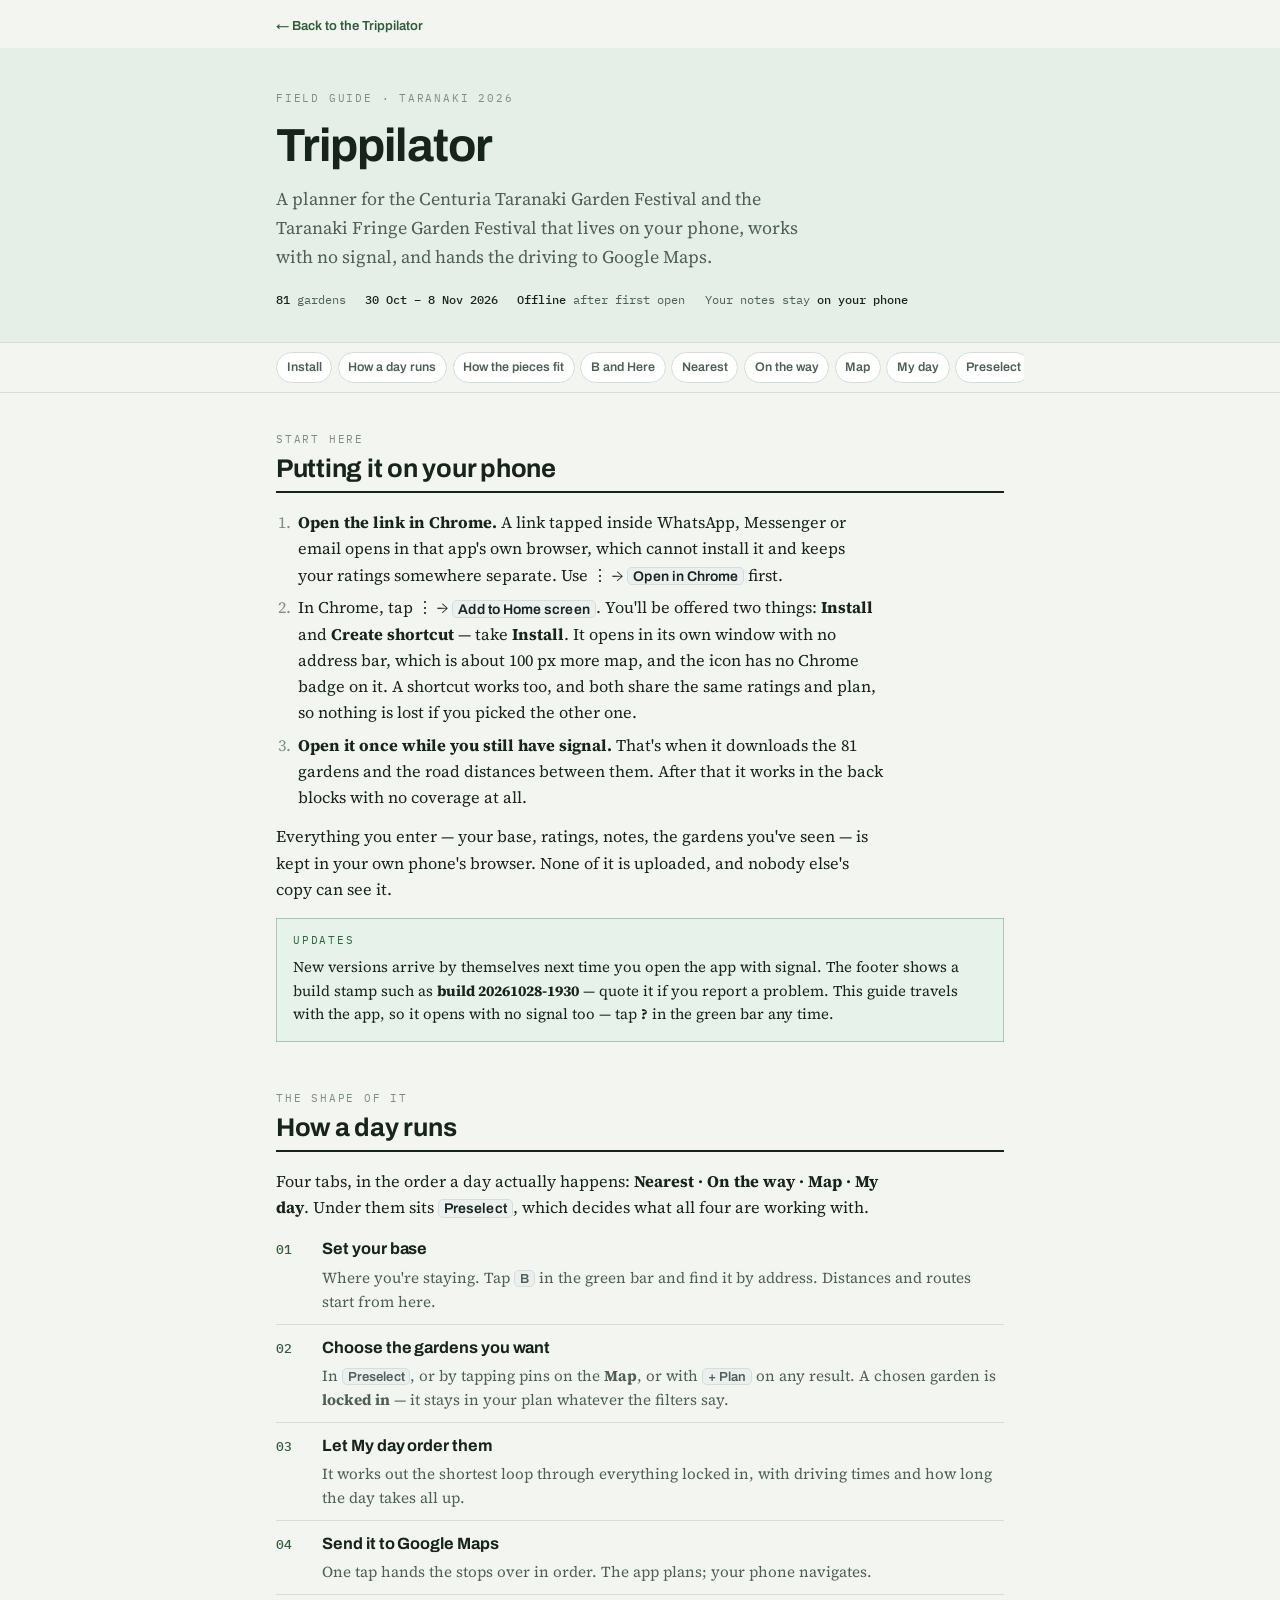
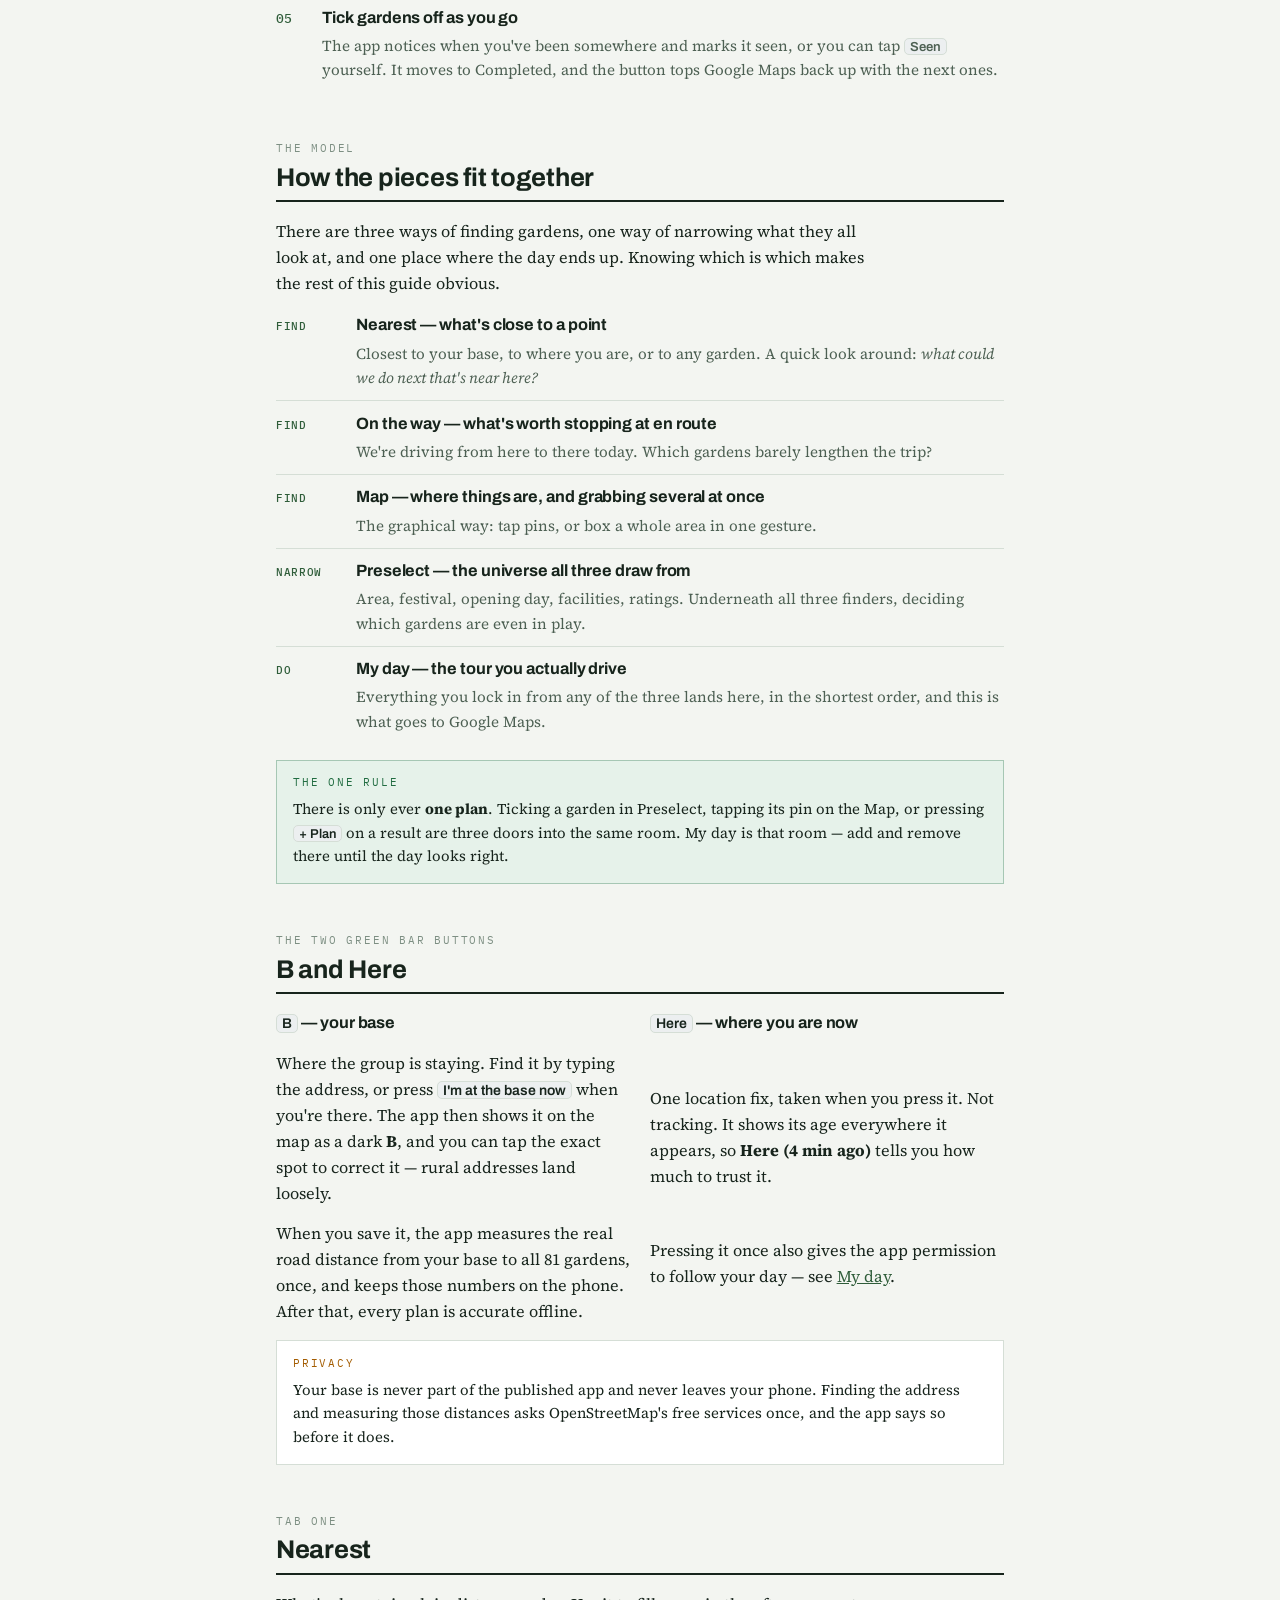
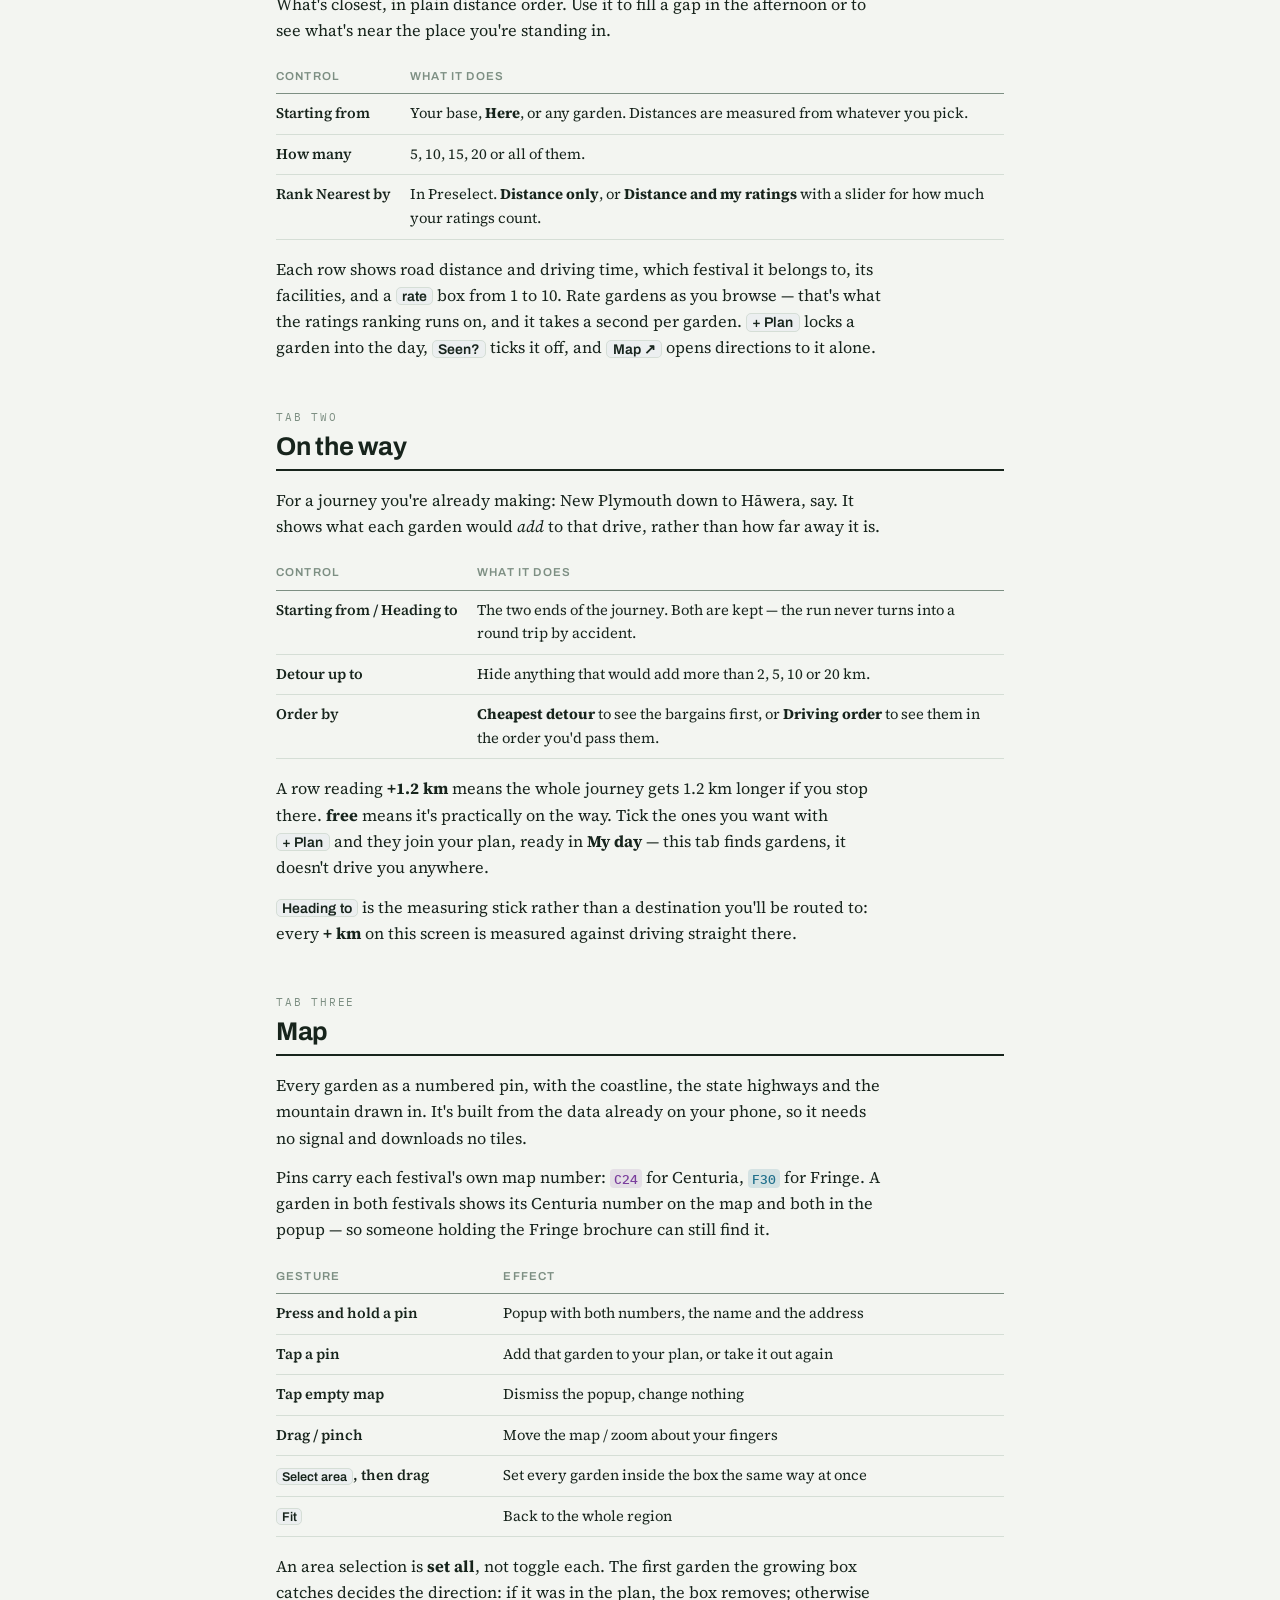
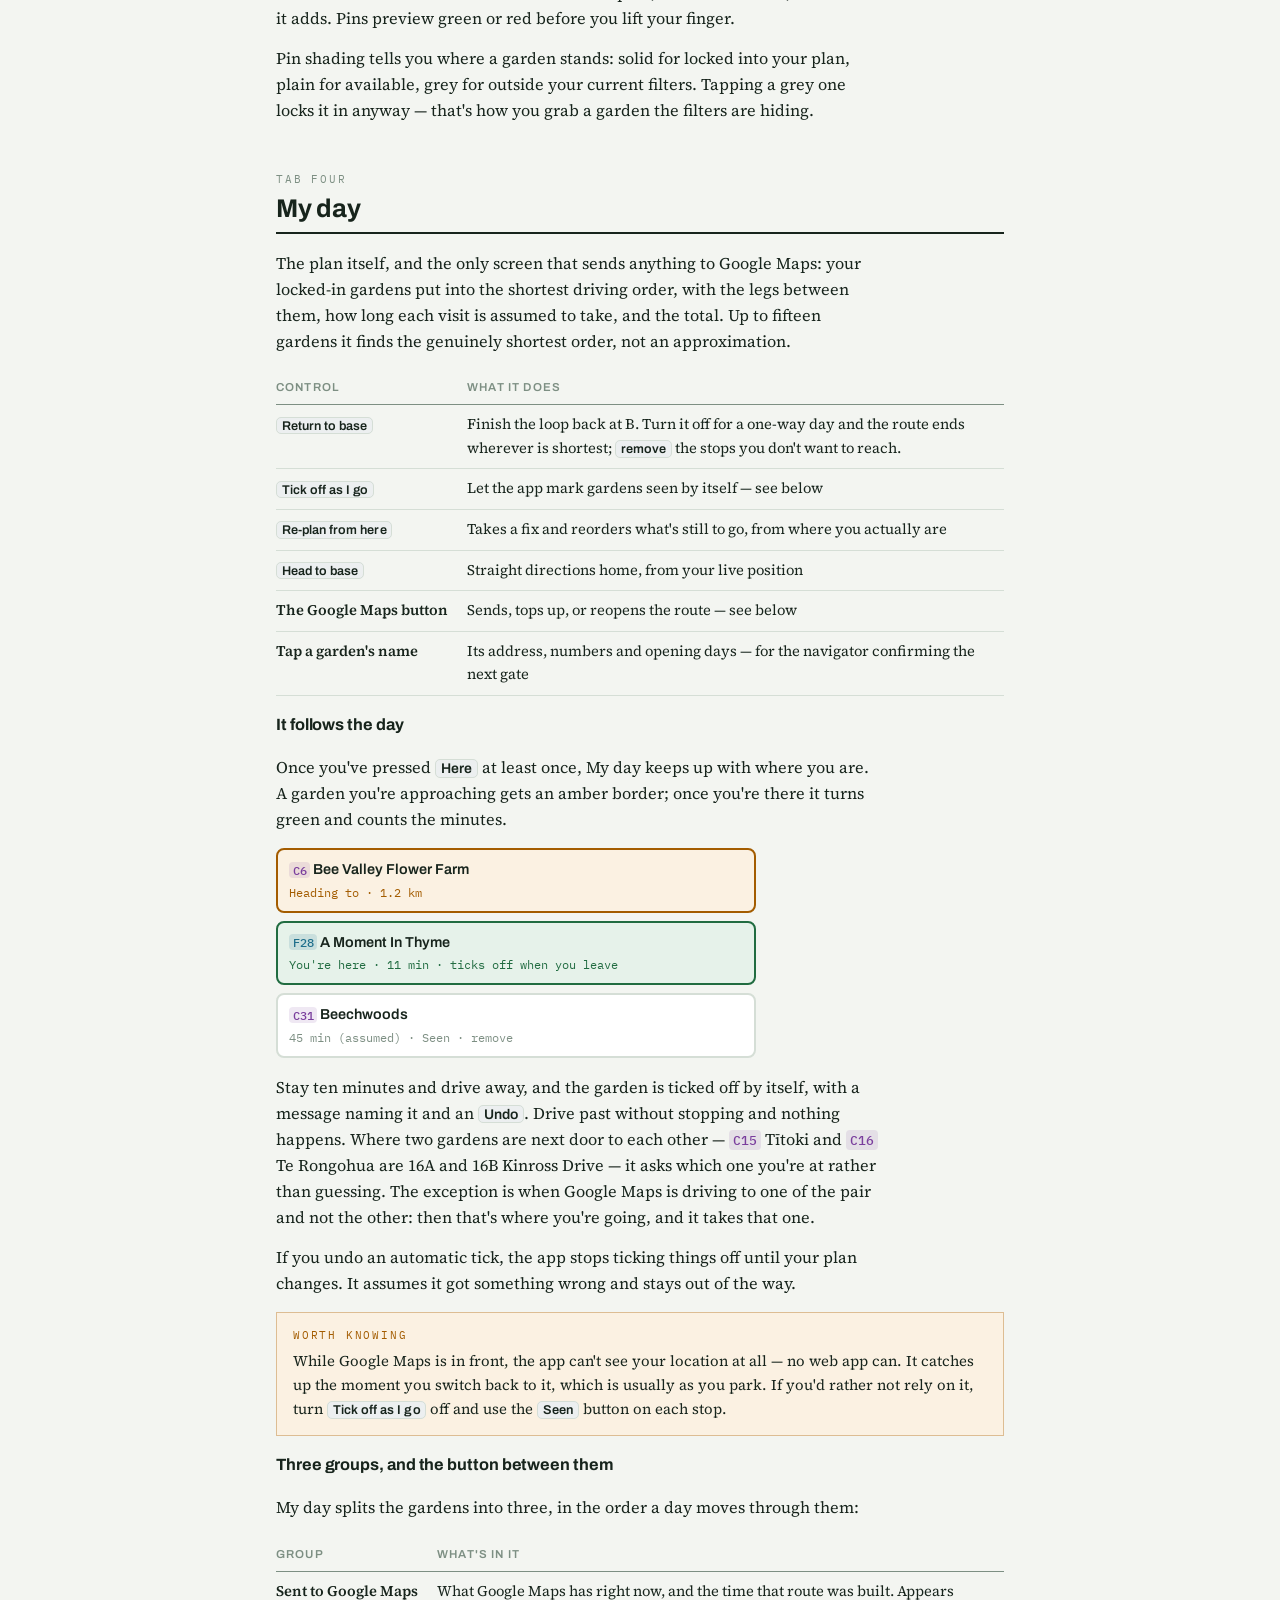
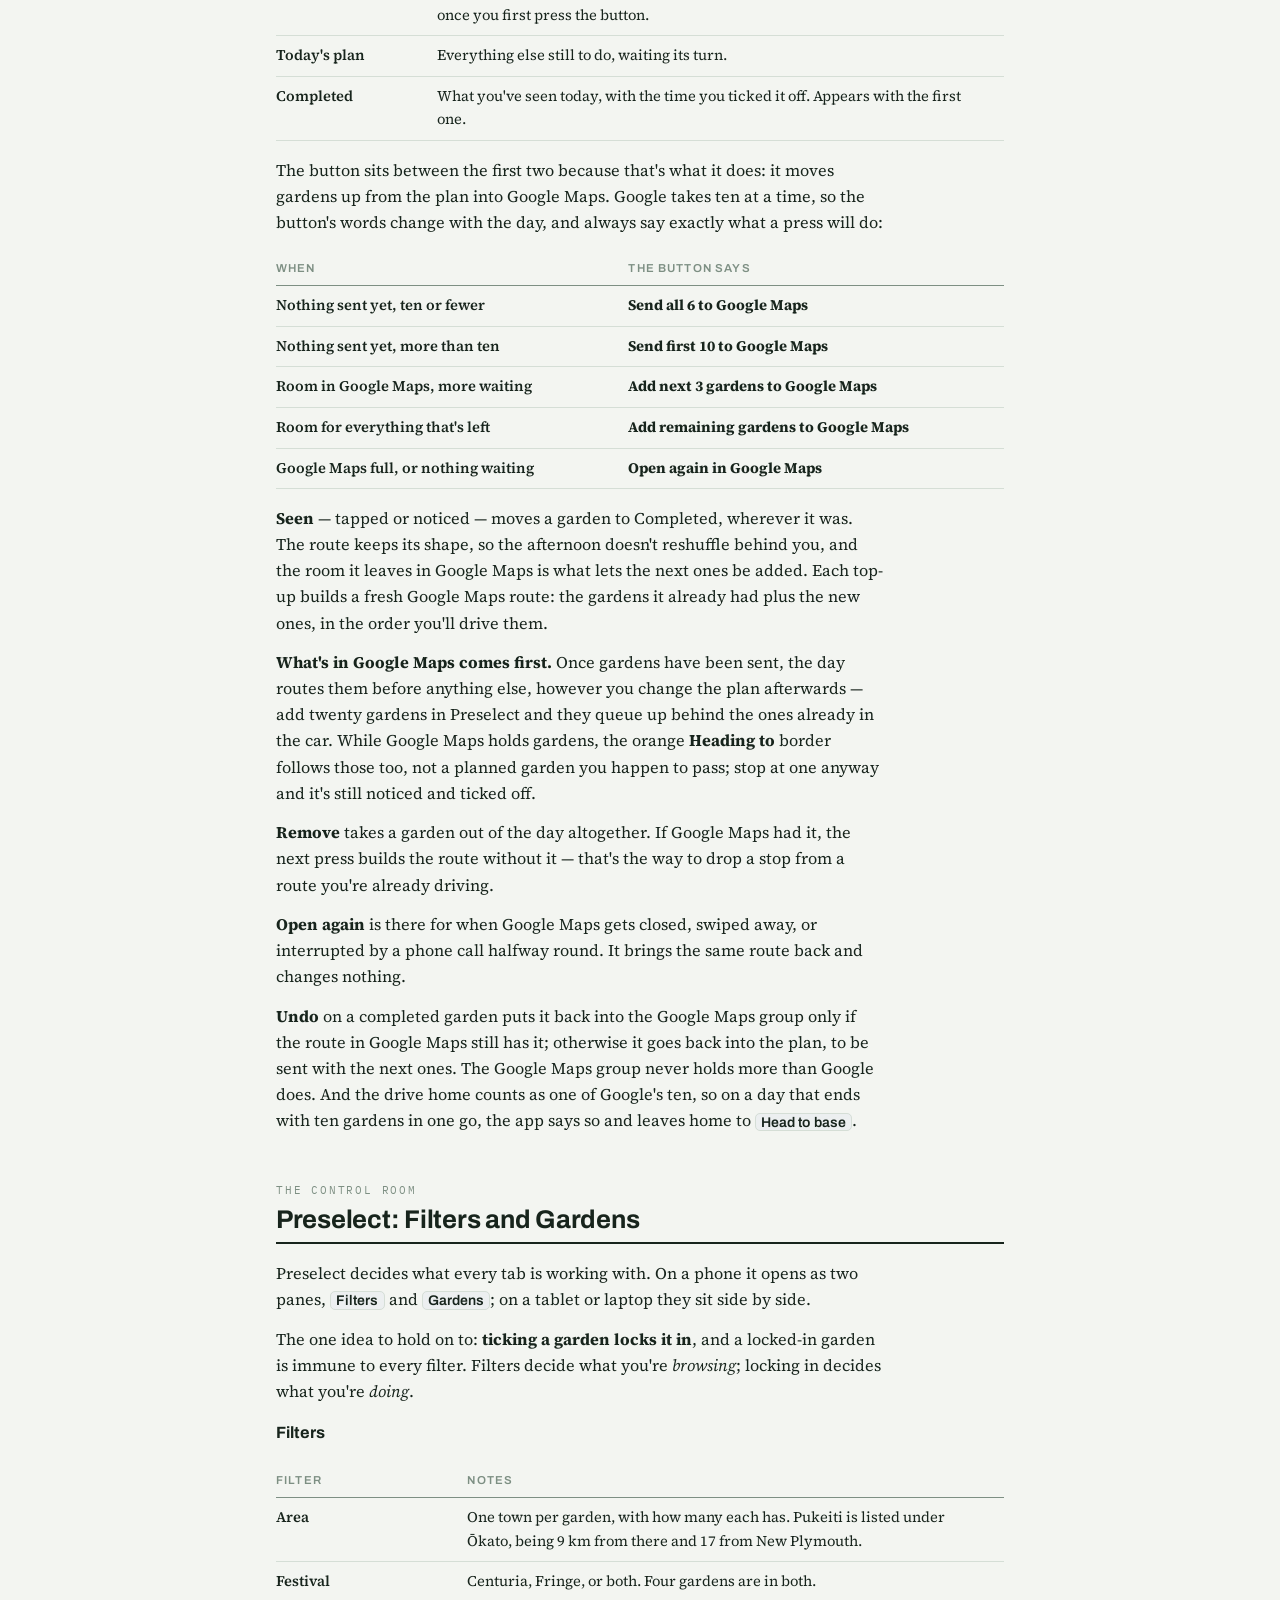
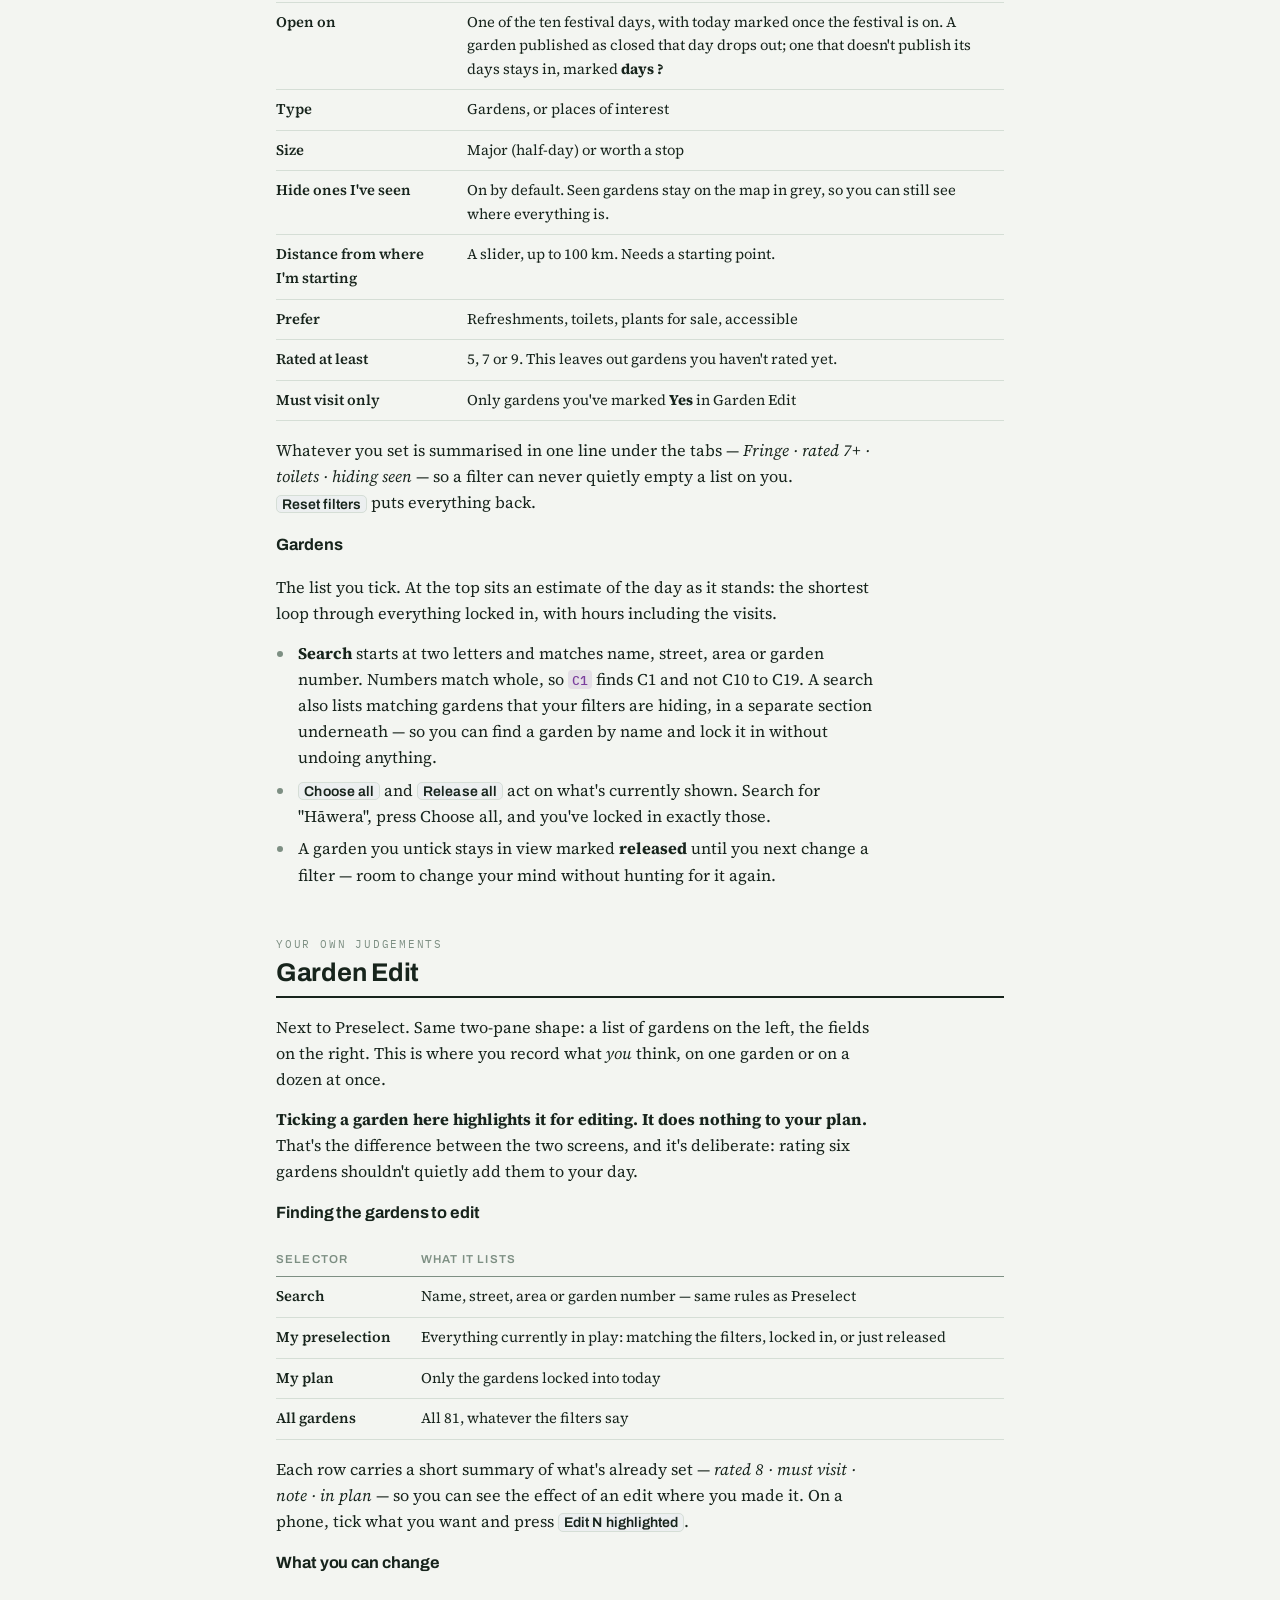
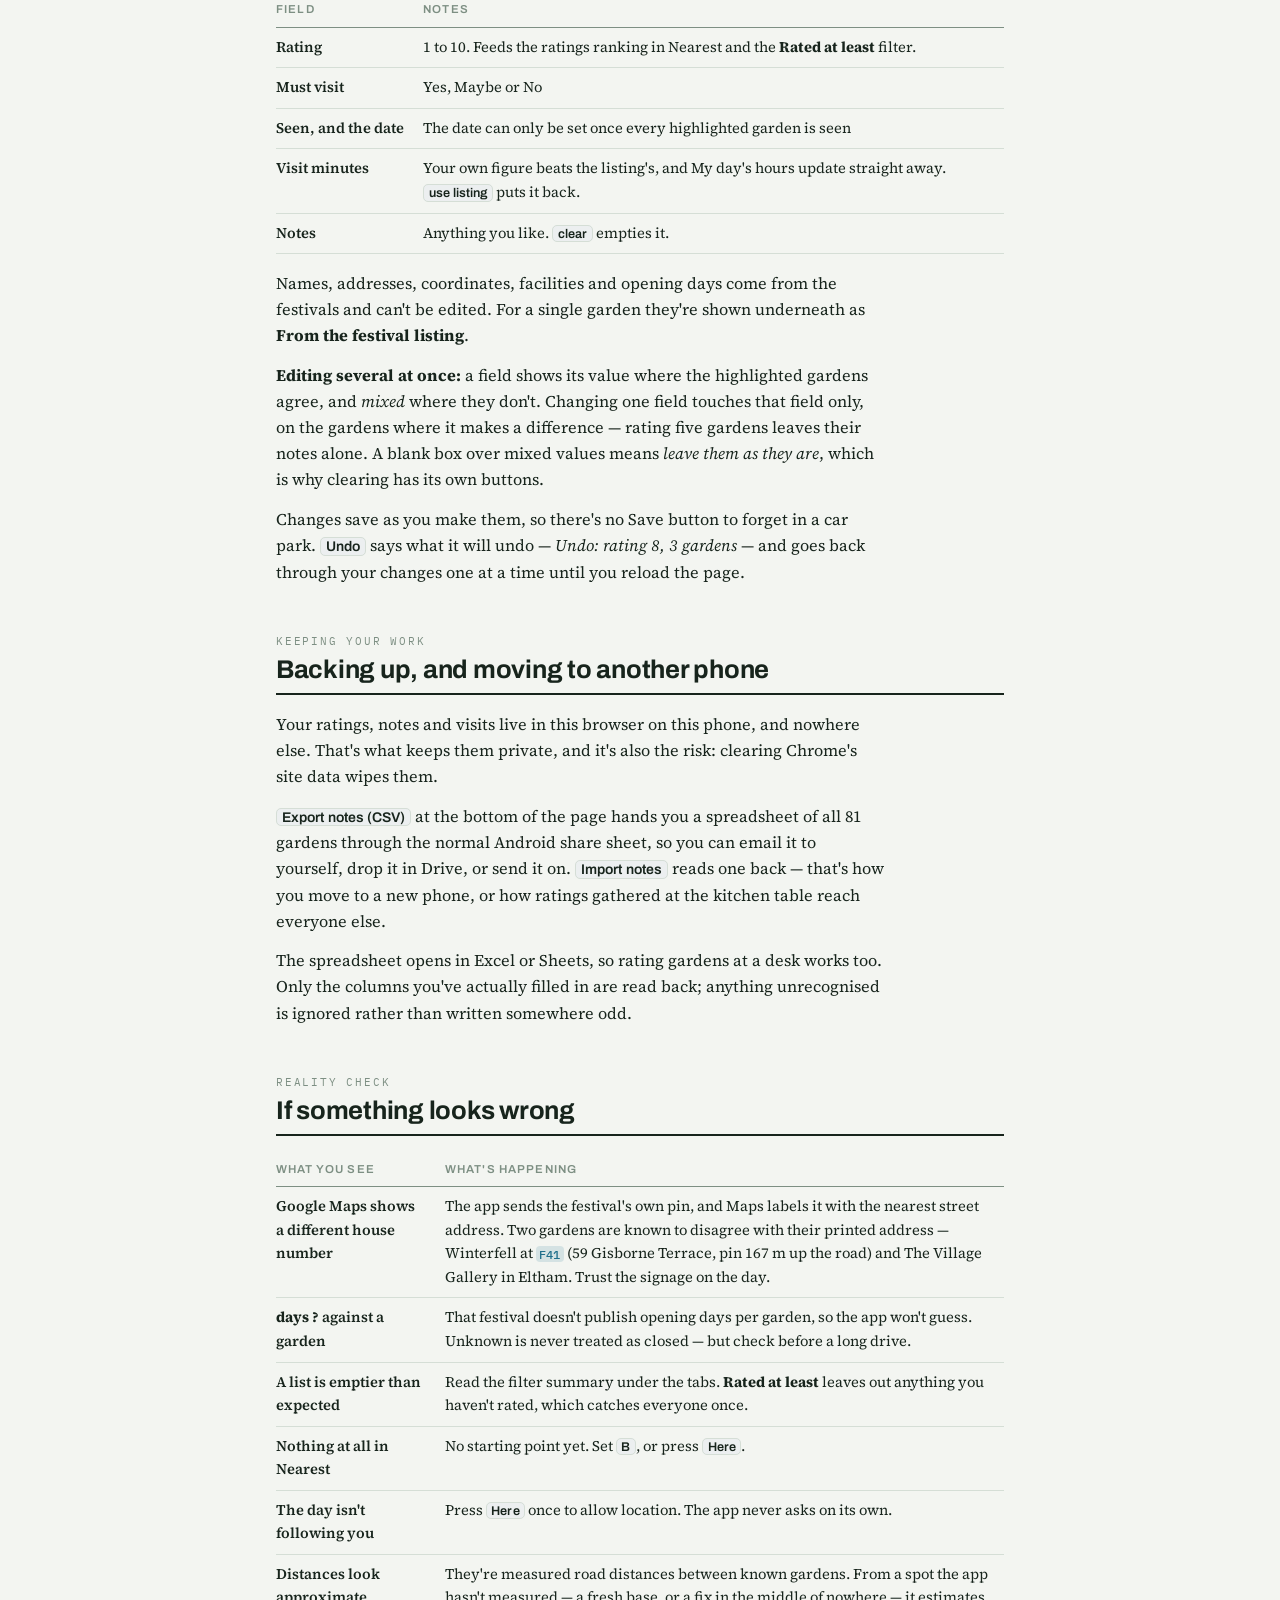
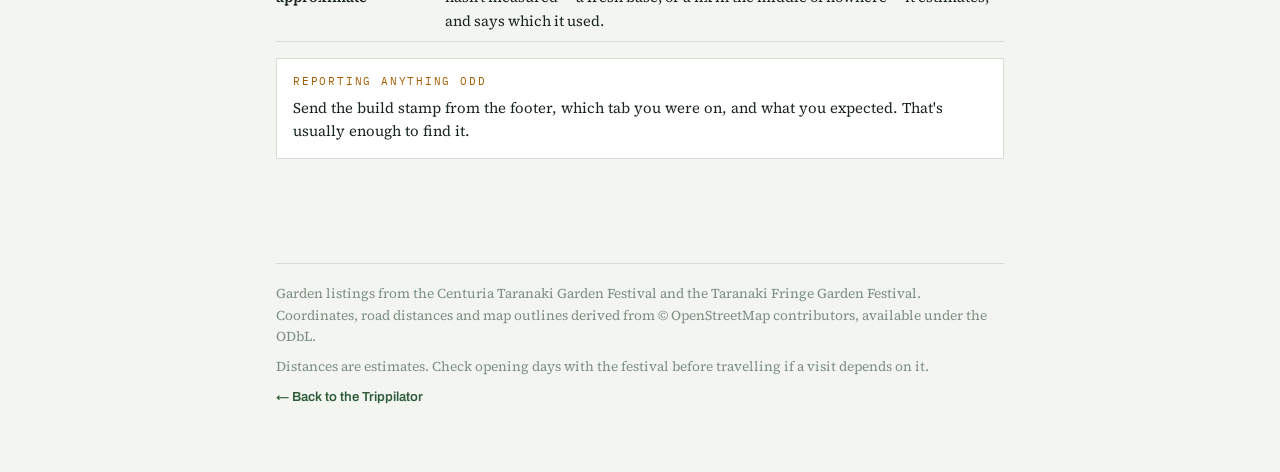
==== commit 48b972e8: "Sent to Google Maps holds only the current route, never more than ten Co-Authored-By: Claude Opus 5 " ====
--- a/help.html
+++ b/help.html
@@ -660,8 +660,9 @@
         halfway round. It brings the same route back and changes nothing.
       </p>
       <p>
-        <b>Undo</b> on a completed garden sends it back where it came from: into the Google Maps group if it had
-        been sent, otherwise into the plan. And the drive home counts as one of Google's ten, so on a day that ends
+        <b>Undo</b> on a completed garden puts it back into the Google Maps group only if the route in Google Maps
+        still has it; otherwise it goes back into the plan, to be sent with the next ones. The Google Maps group
+        never holds more than Google does. And the drive home counts as one of Google's ten, so on a day that ends
         with ten gardens in one go, the app says so and leaves home to <span class="ui">Head to base</span>.
       </p>
     </div>
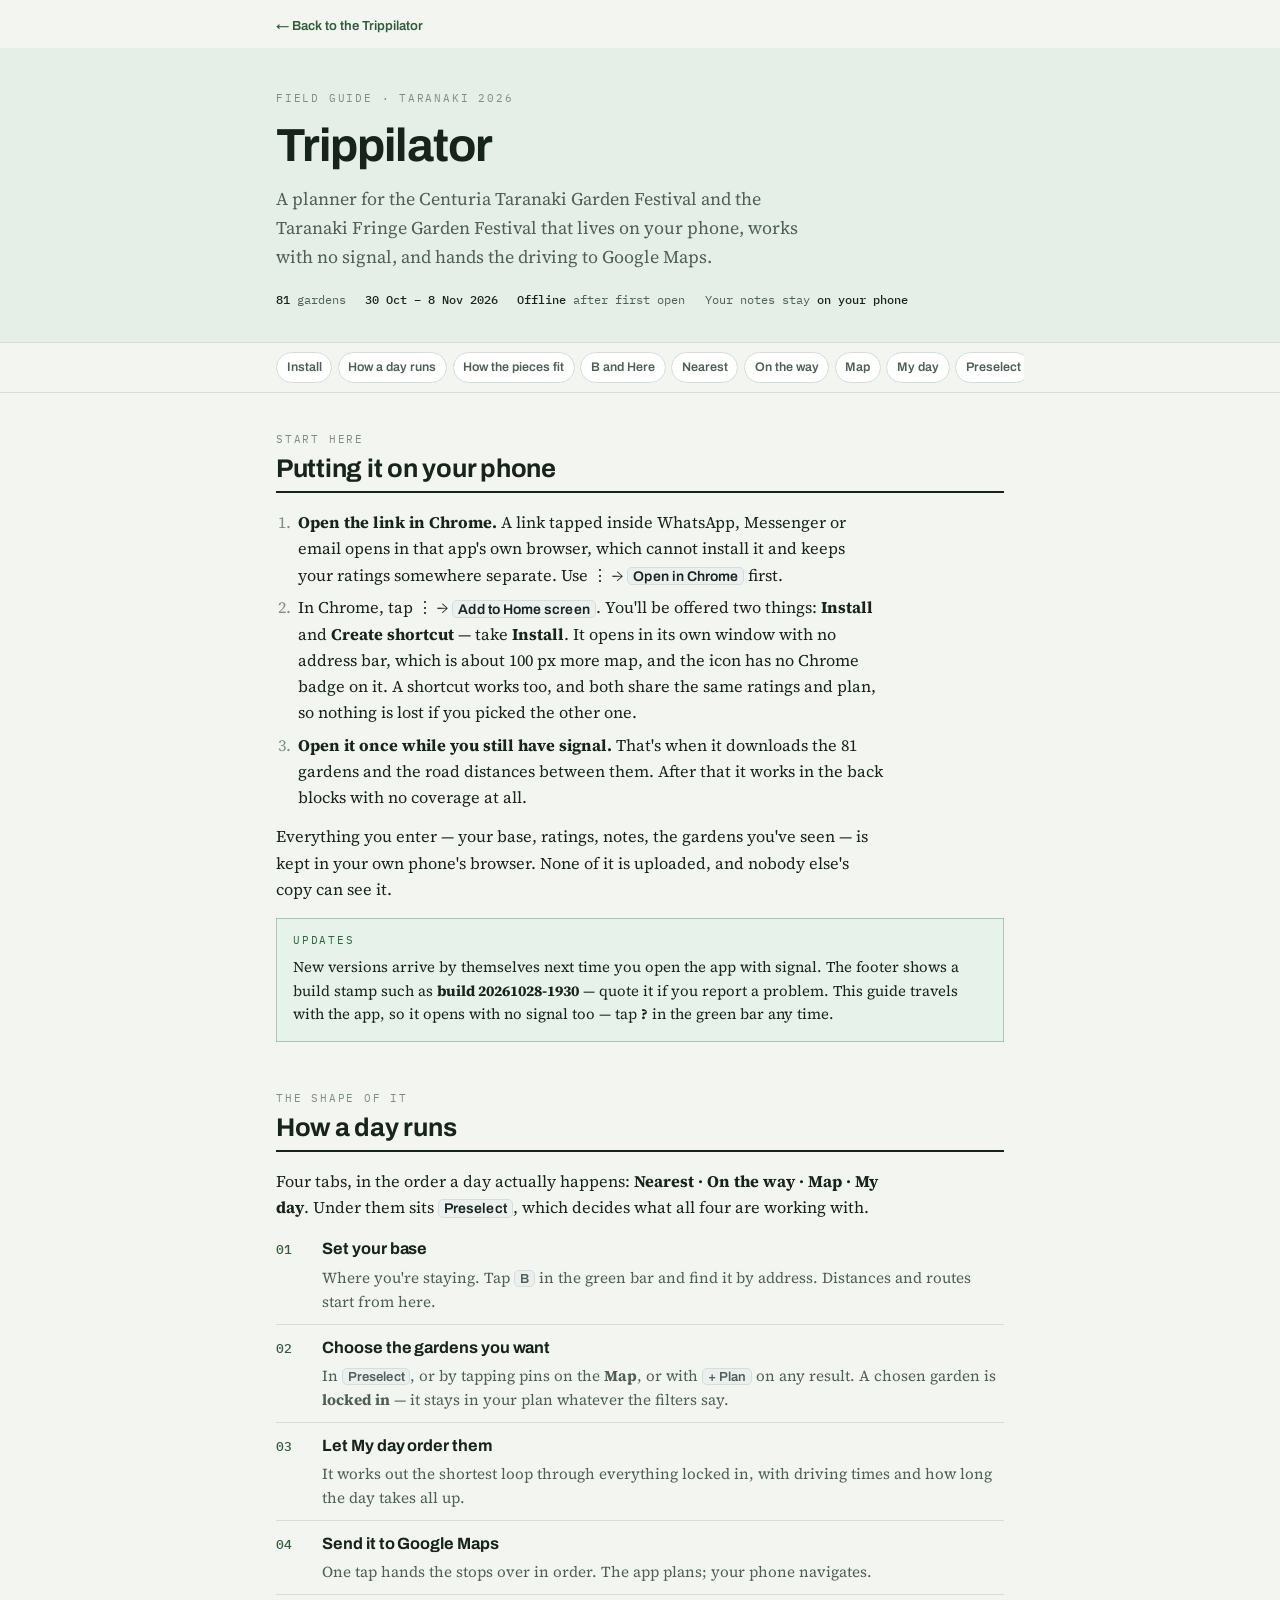
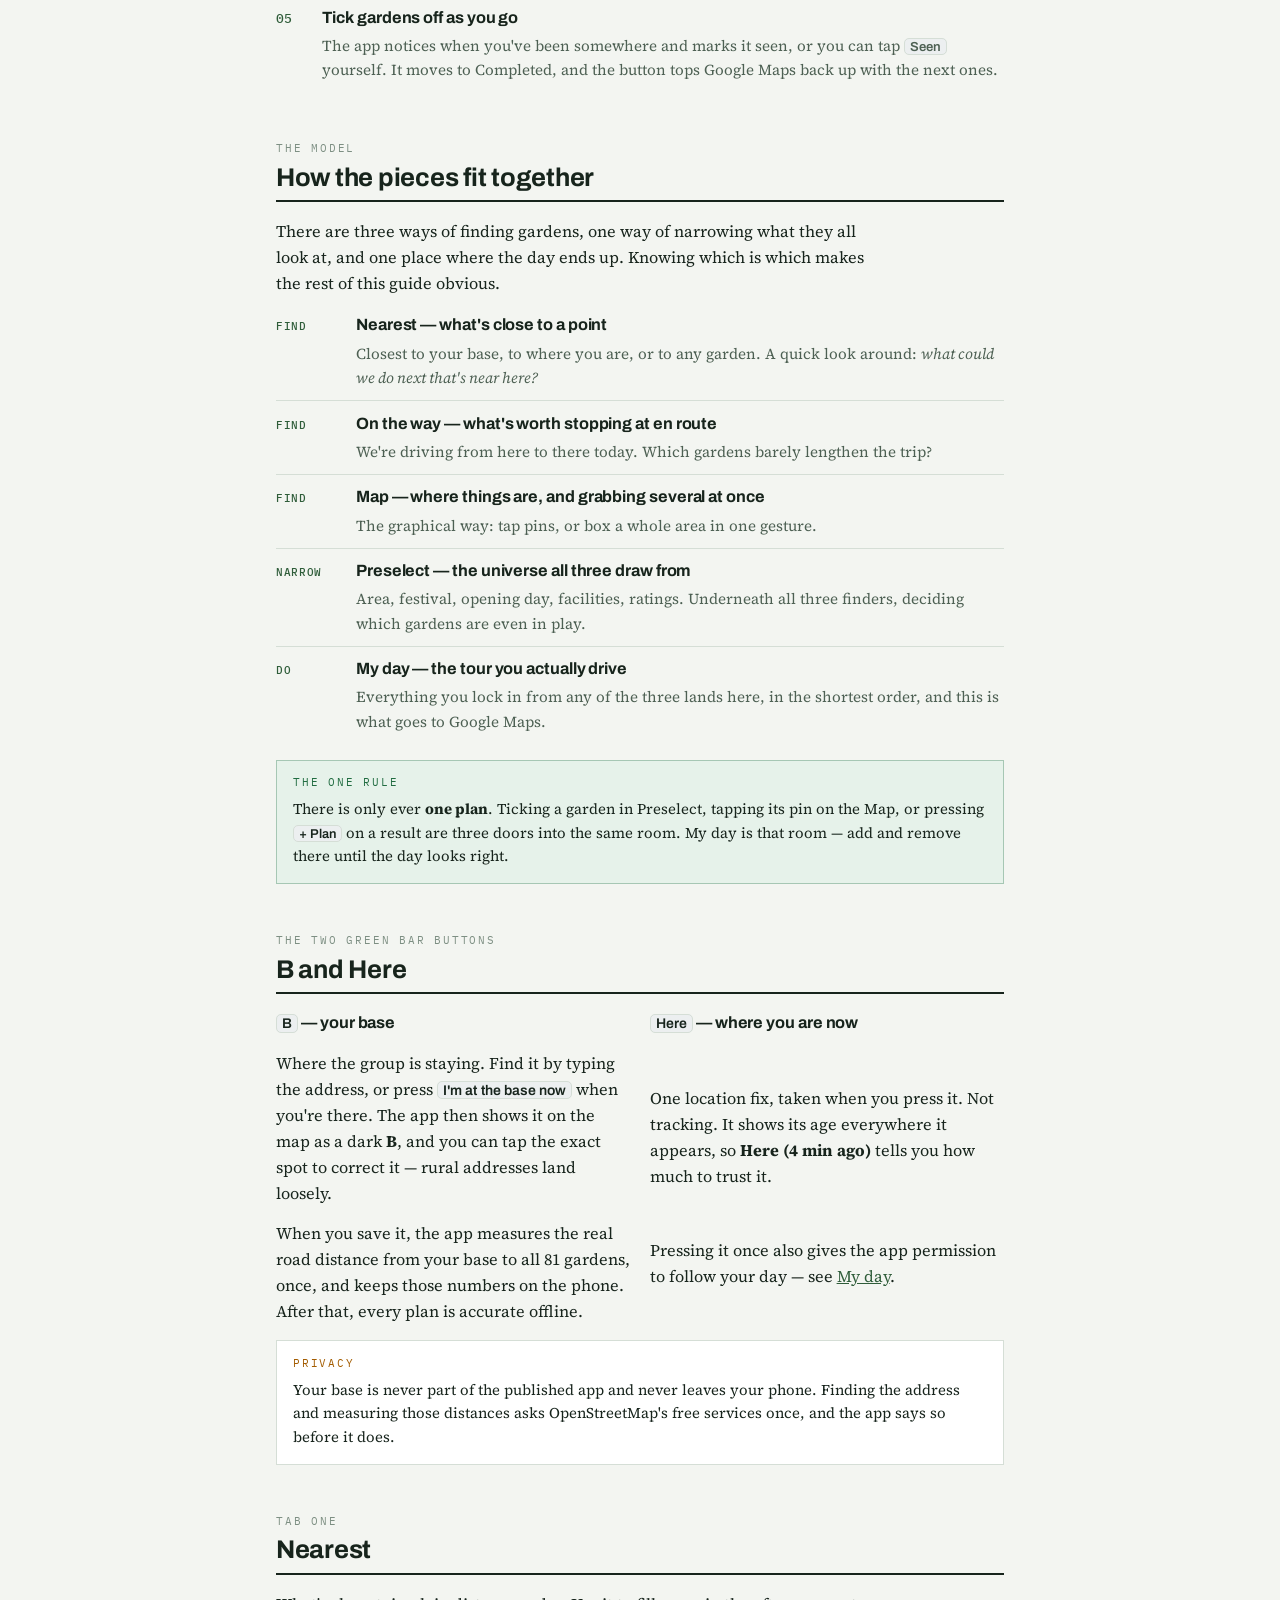
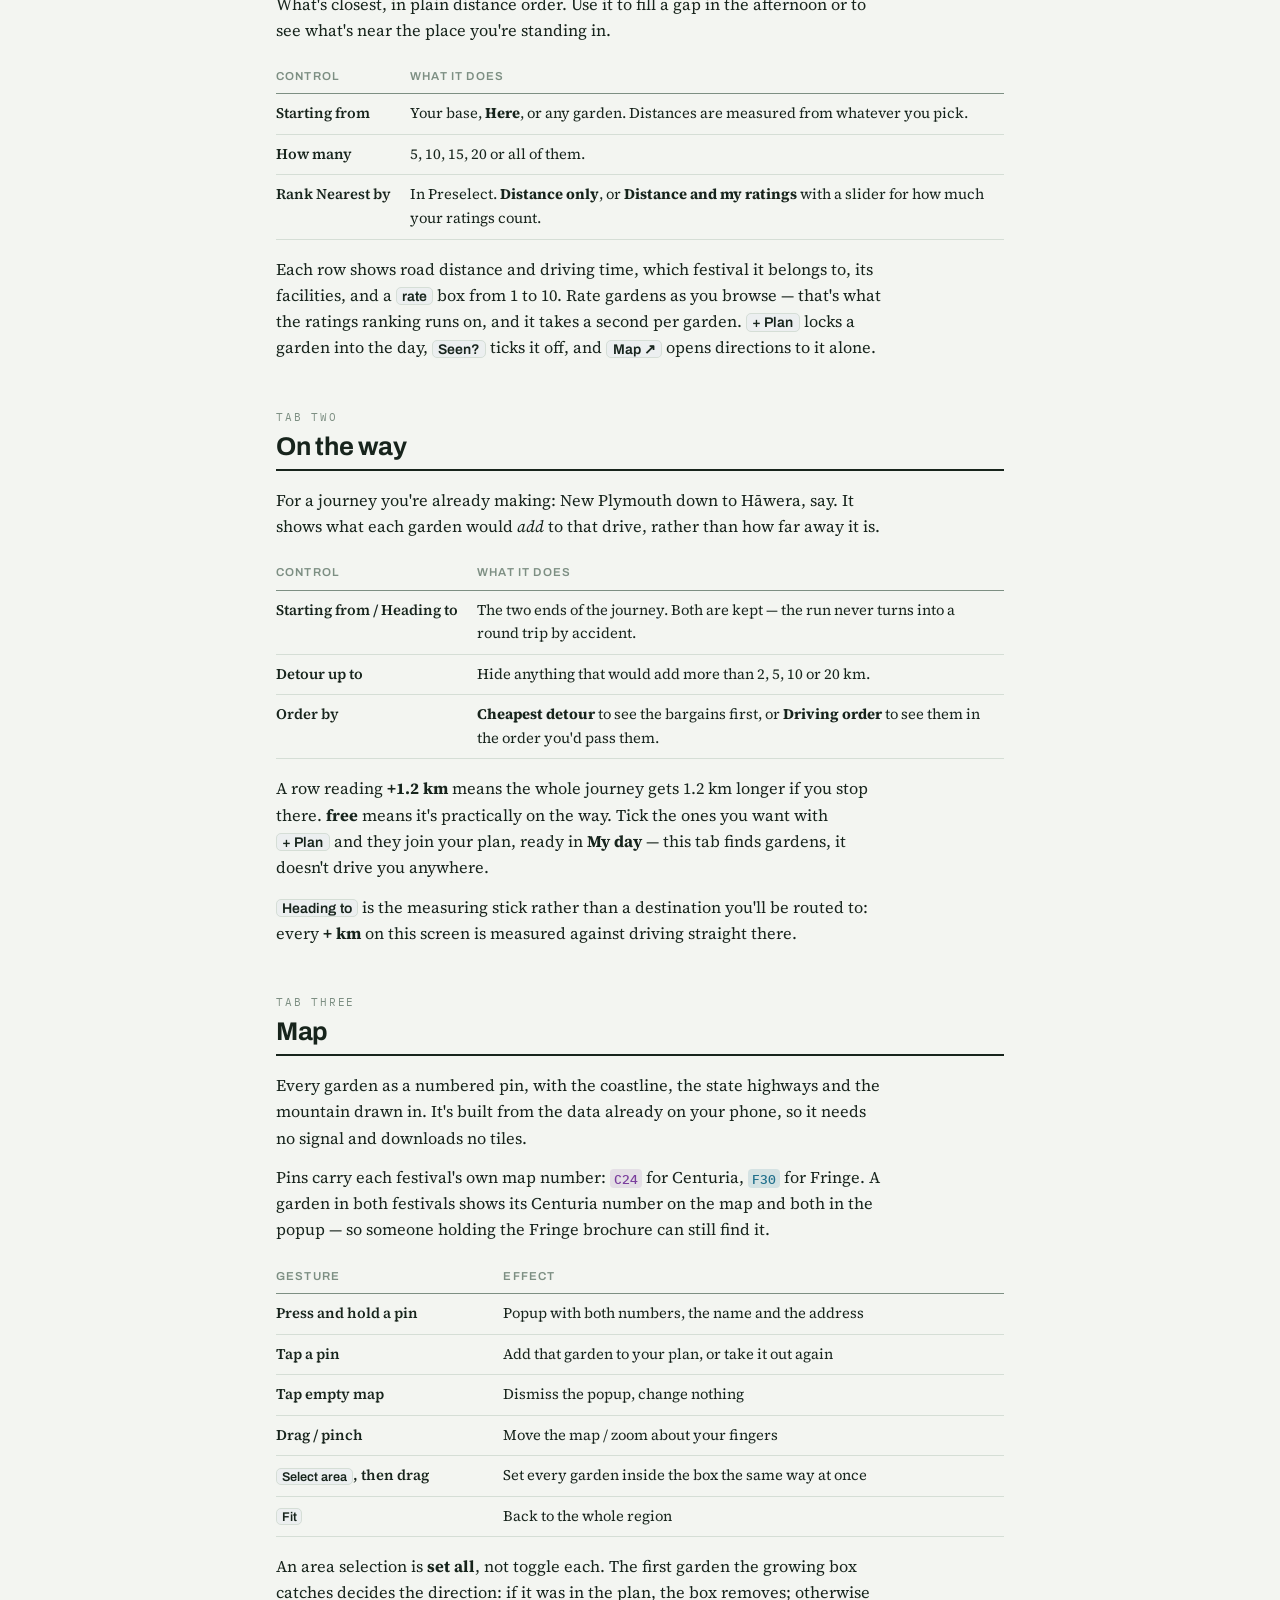
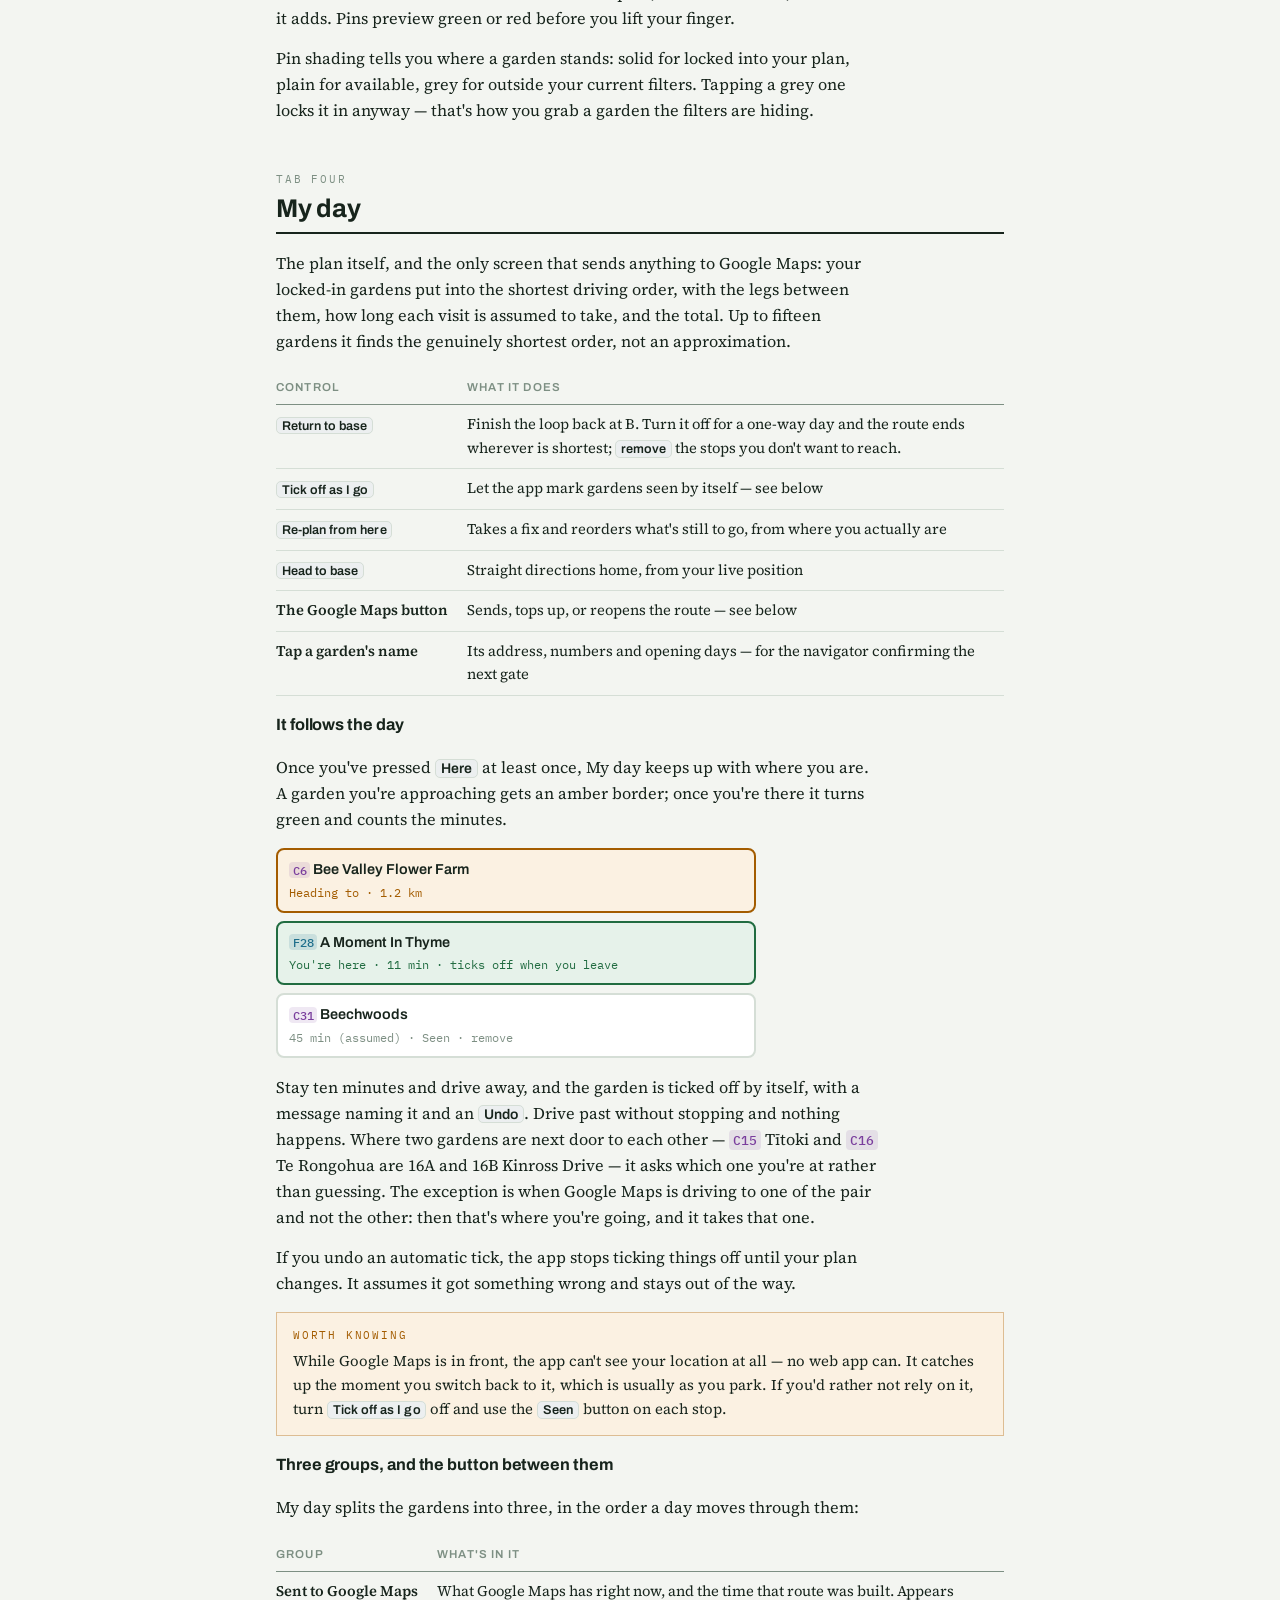
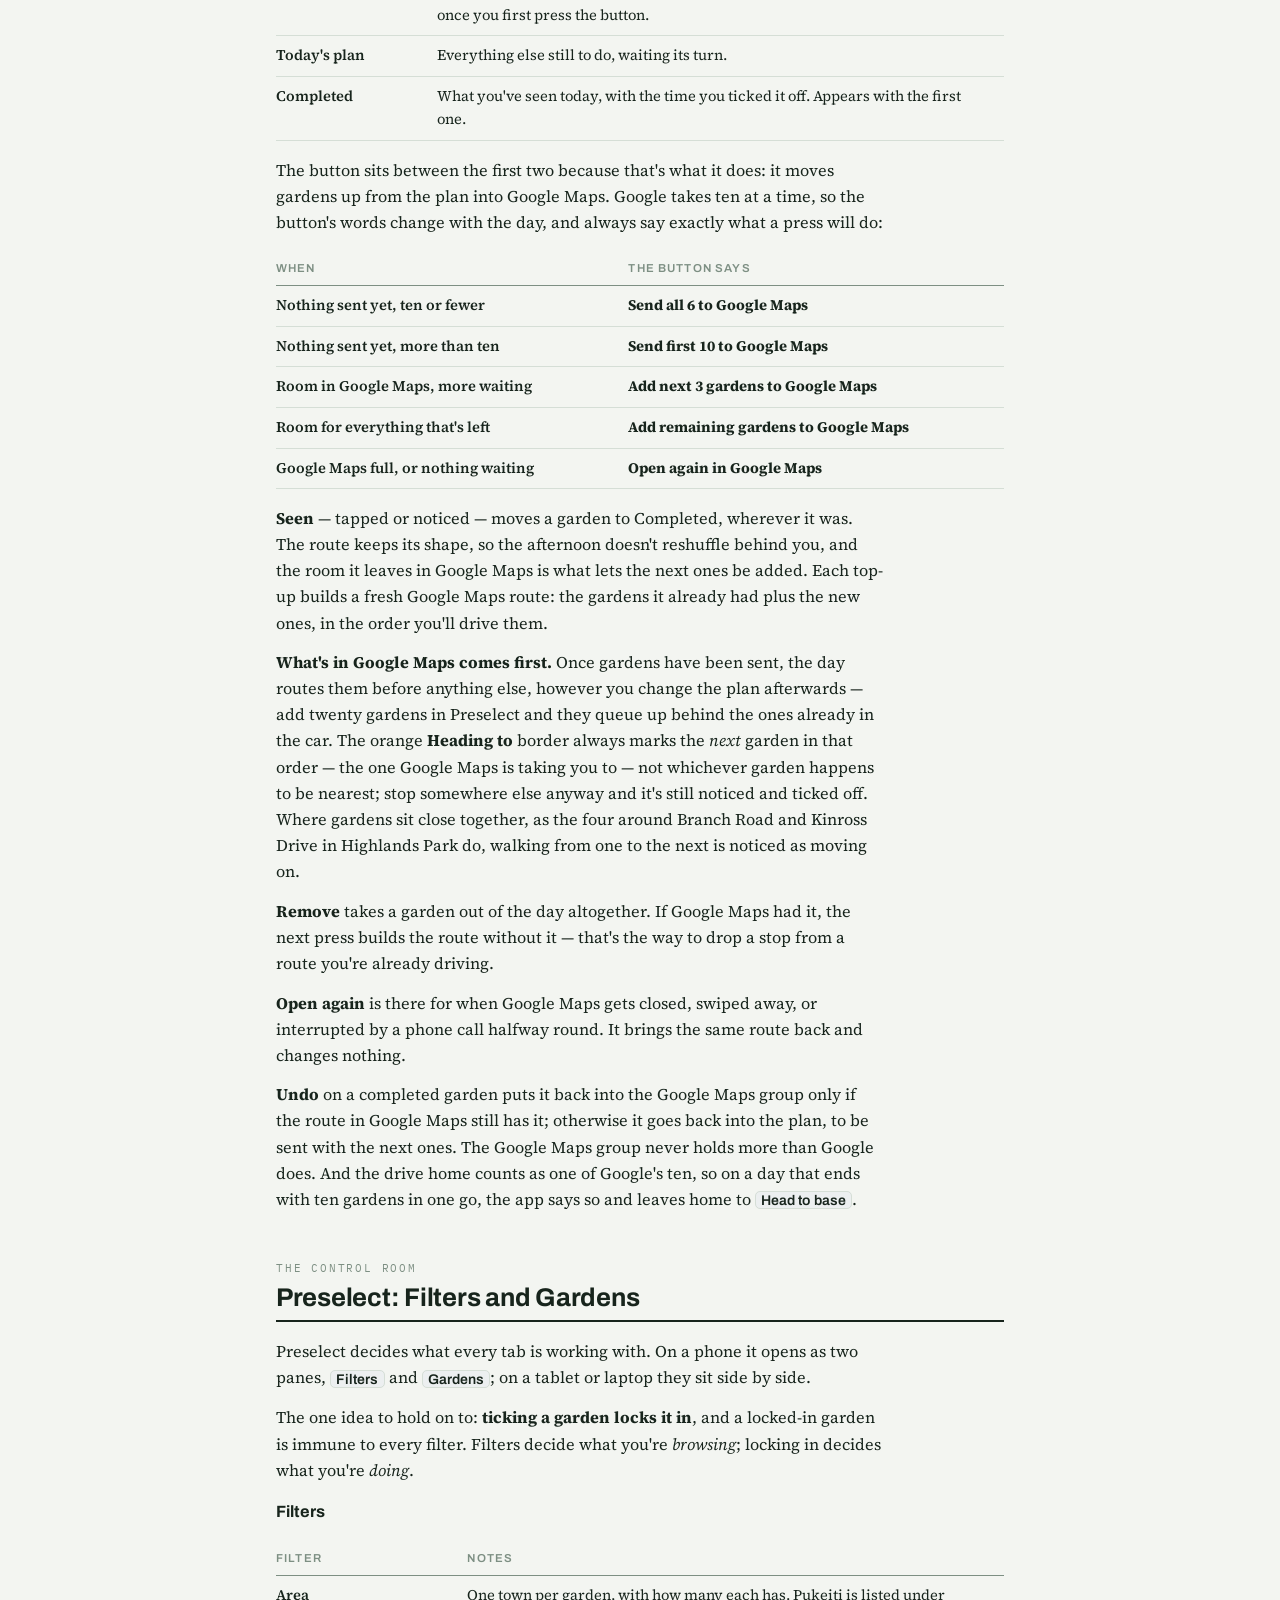
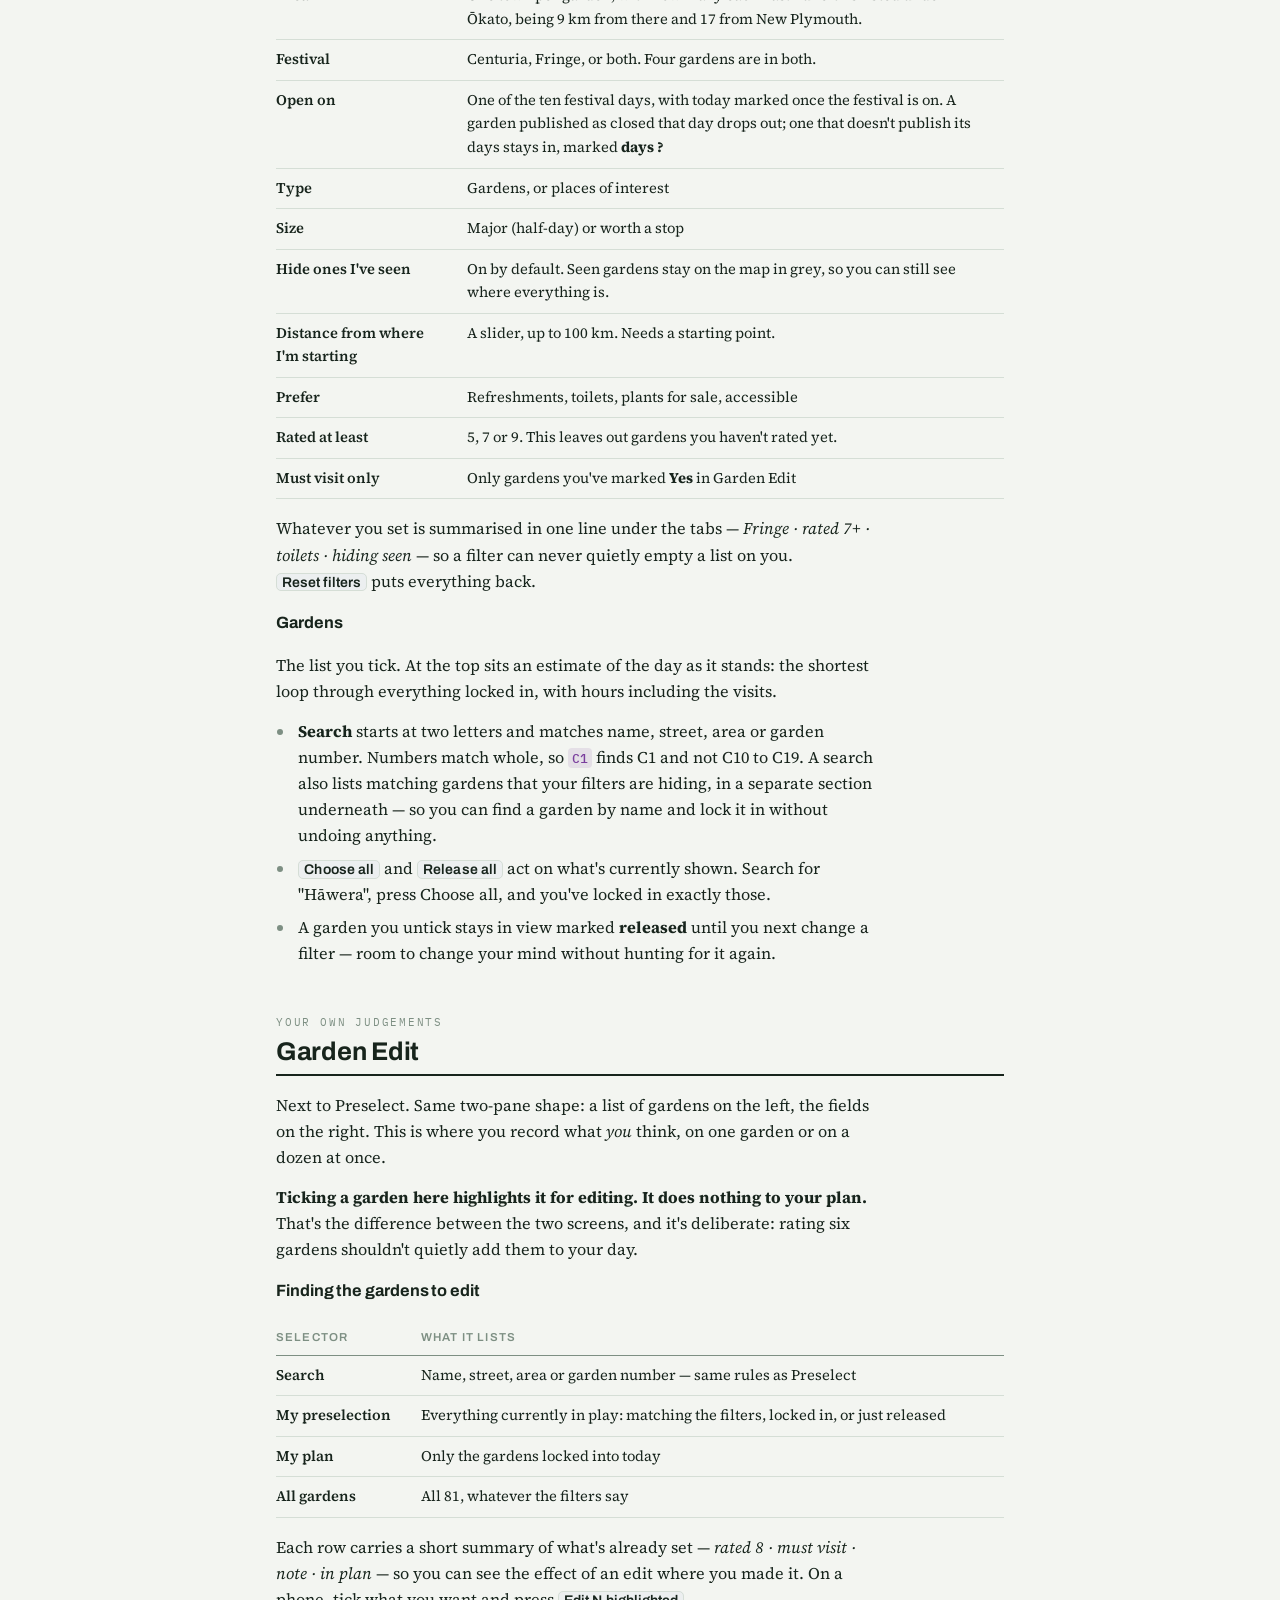
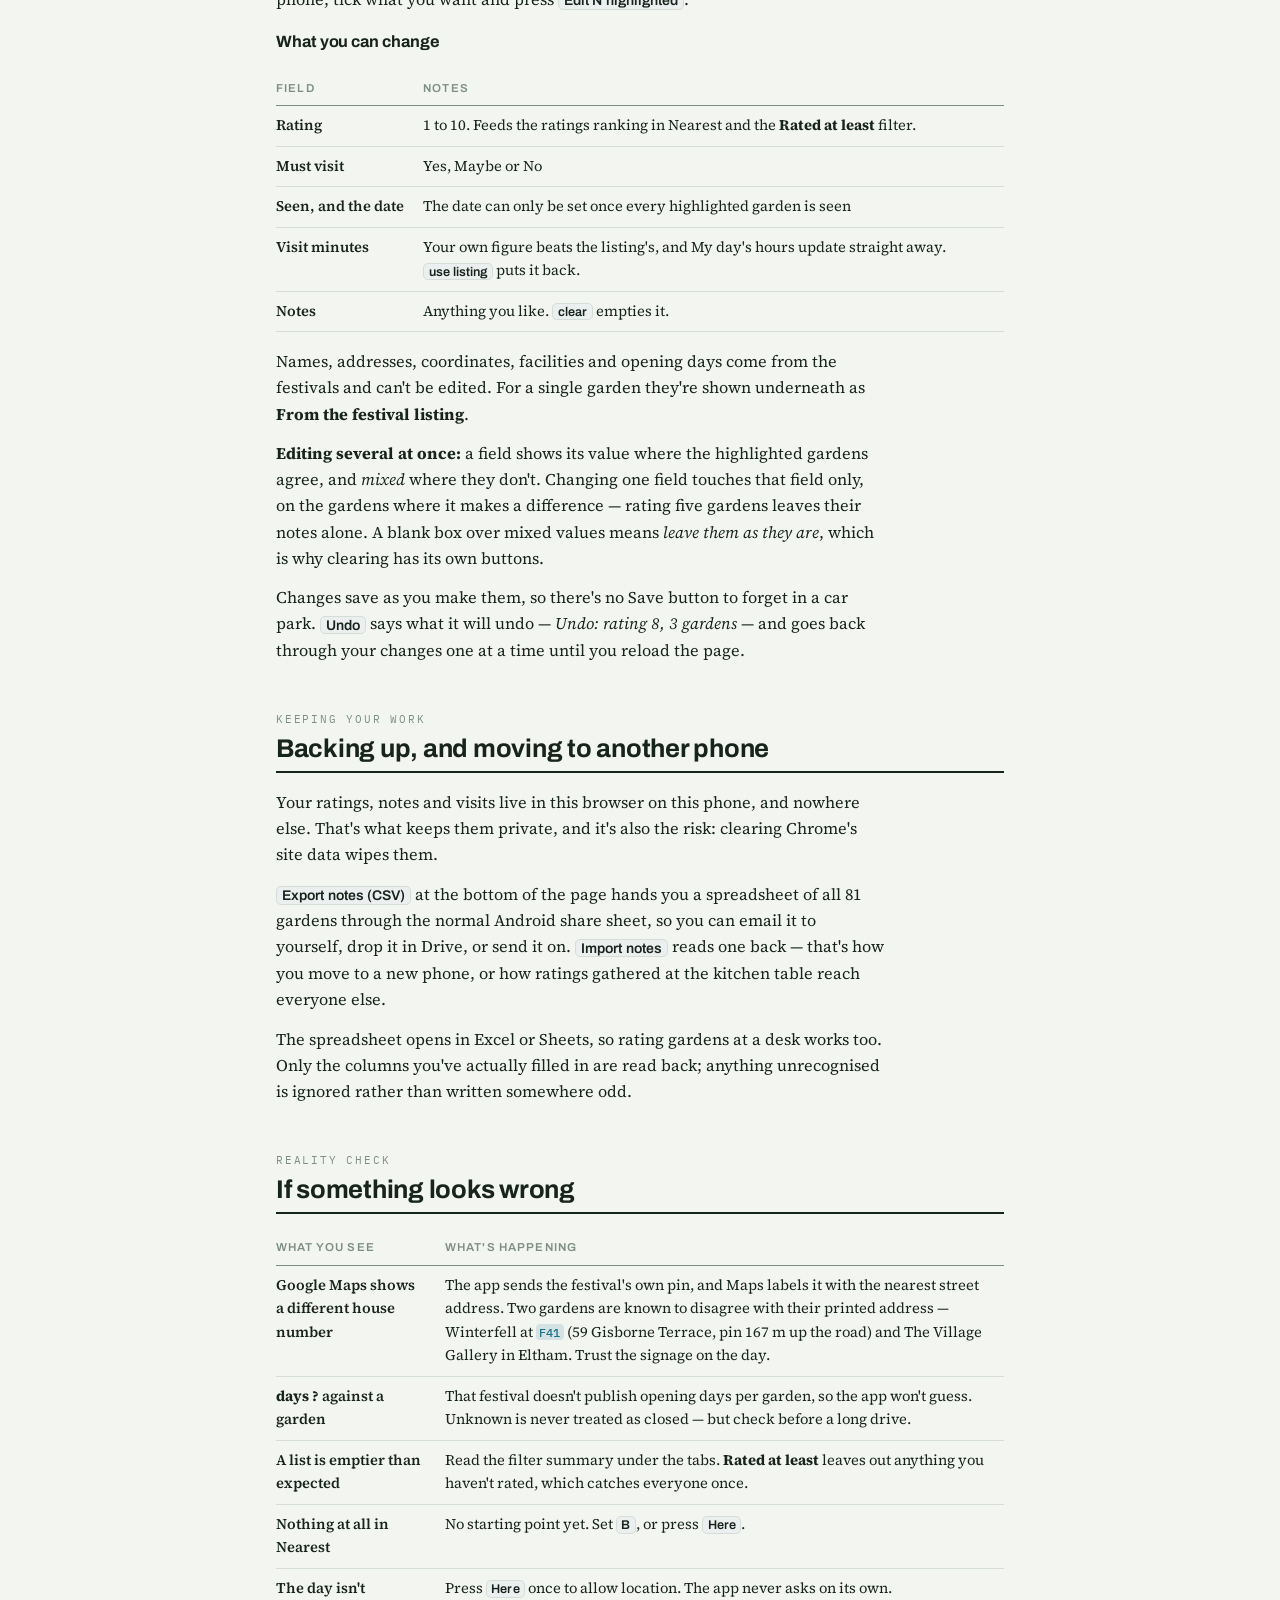
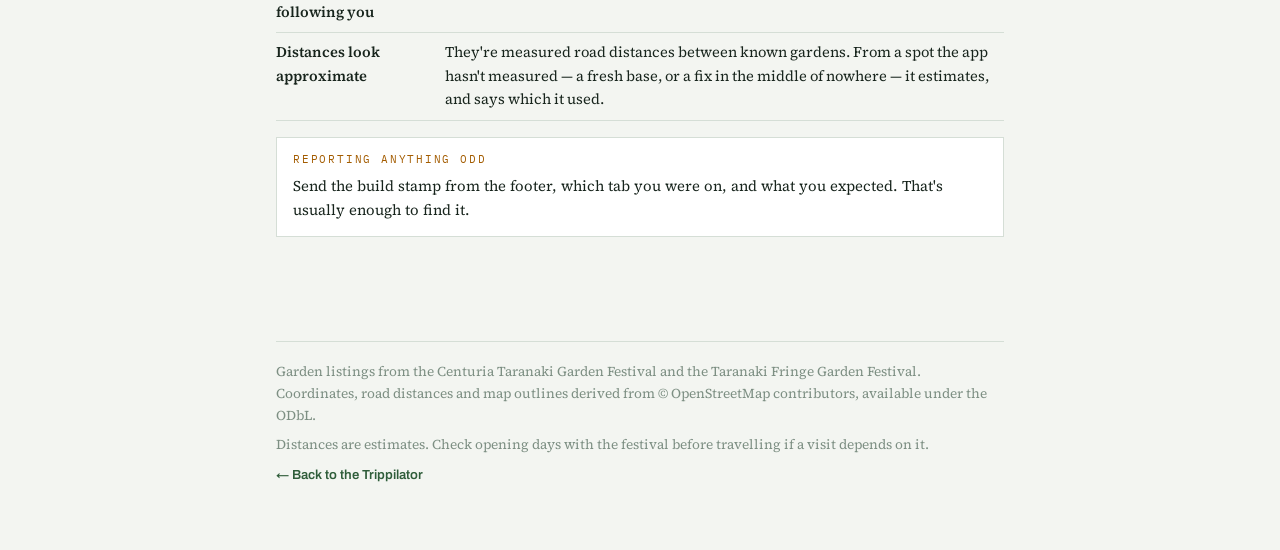
==== commit 2c7ae8c6: "Heading to marks the next garden in order; moving between close gardens is noticed Co-Authored-By: C" ====
--- a/help.html
+++ b/help.html
@@ -648,8 +648,10 @@
       <p>
         <b>What's in Google Maps comes first.</b> Once gardens have been sent, the day routes them before anything
         else, however you change the plan afterwards — add twenty gardens in Preselect and they queue up behind the
-        ones already in the car. While Google Maps holds gardens, the orange <b>Heading to</b> border follows those
-        too, not a planned garden you happen to pass; stop at one anyway and it's still noticed and ticked off.
+        ones already in the car. The orange <b>Heading to</b> border always marks the <em>next</em> garden in that
+        order — the one Google Maps is taking you to — not whichever garden happens to be nearest; stop somewhere else
+        anyway and it's still noticed and ticked off. Where gardens sit close together, as the four around Branch Road
+        and Kinross Drive in Highlands Park do, walking from one to the next is noticed as moving on.
       </p>
       <p>
         <b>Remove</b> takes a garden out of the day altogether. If Google Maps had it, the next press builds the
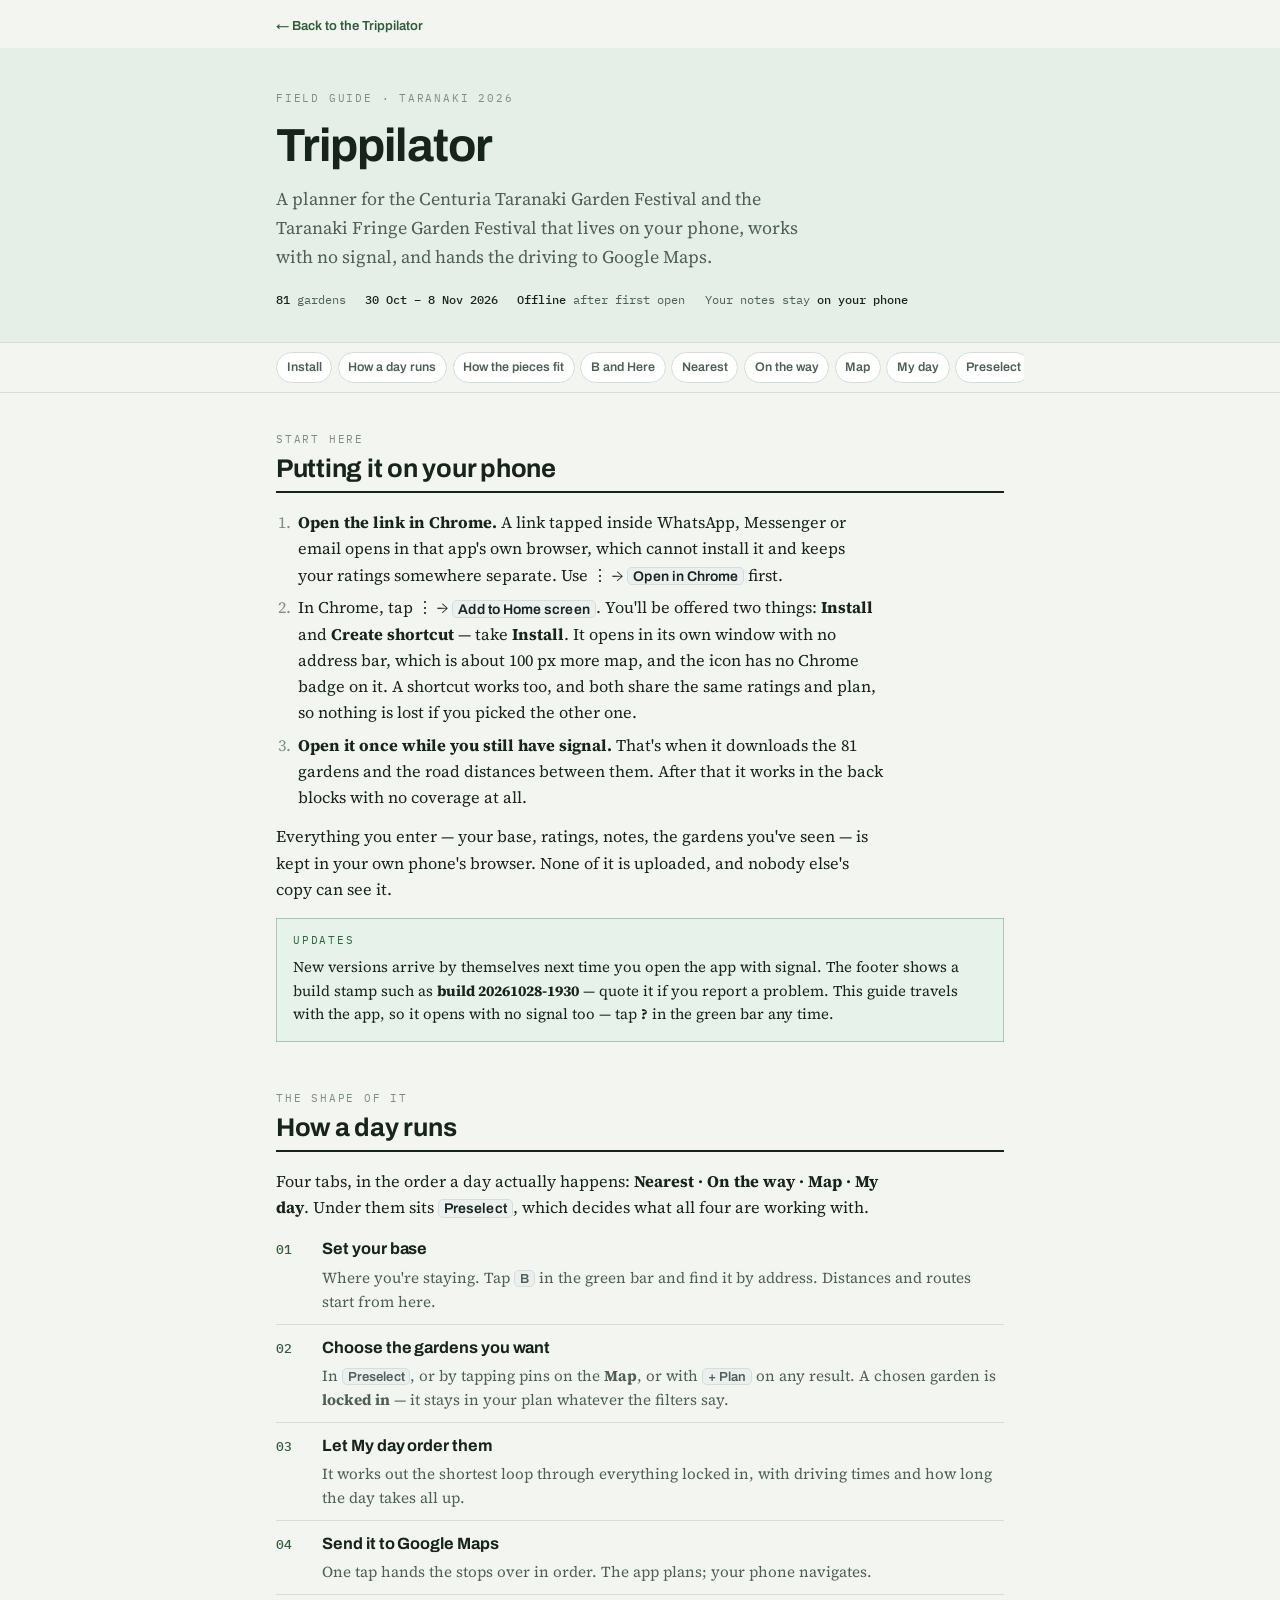
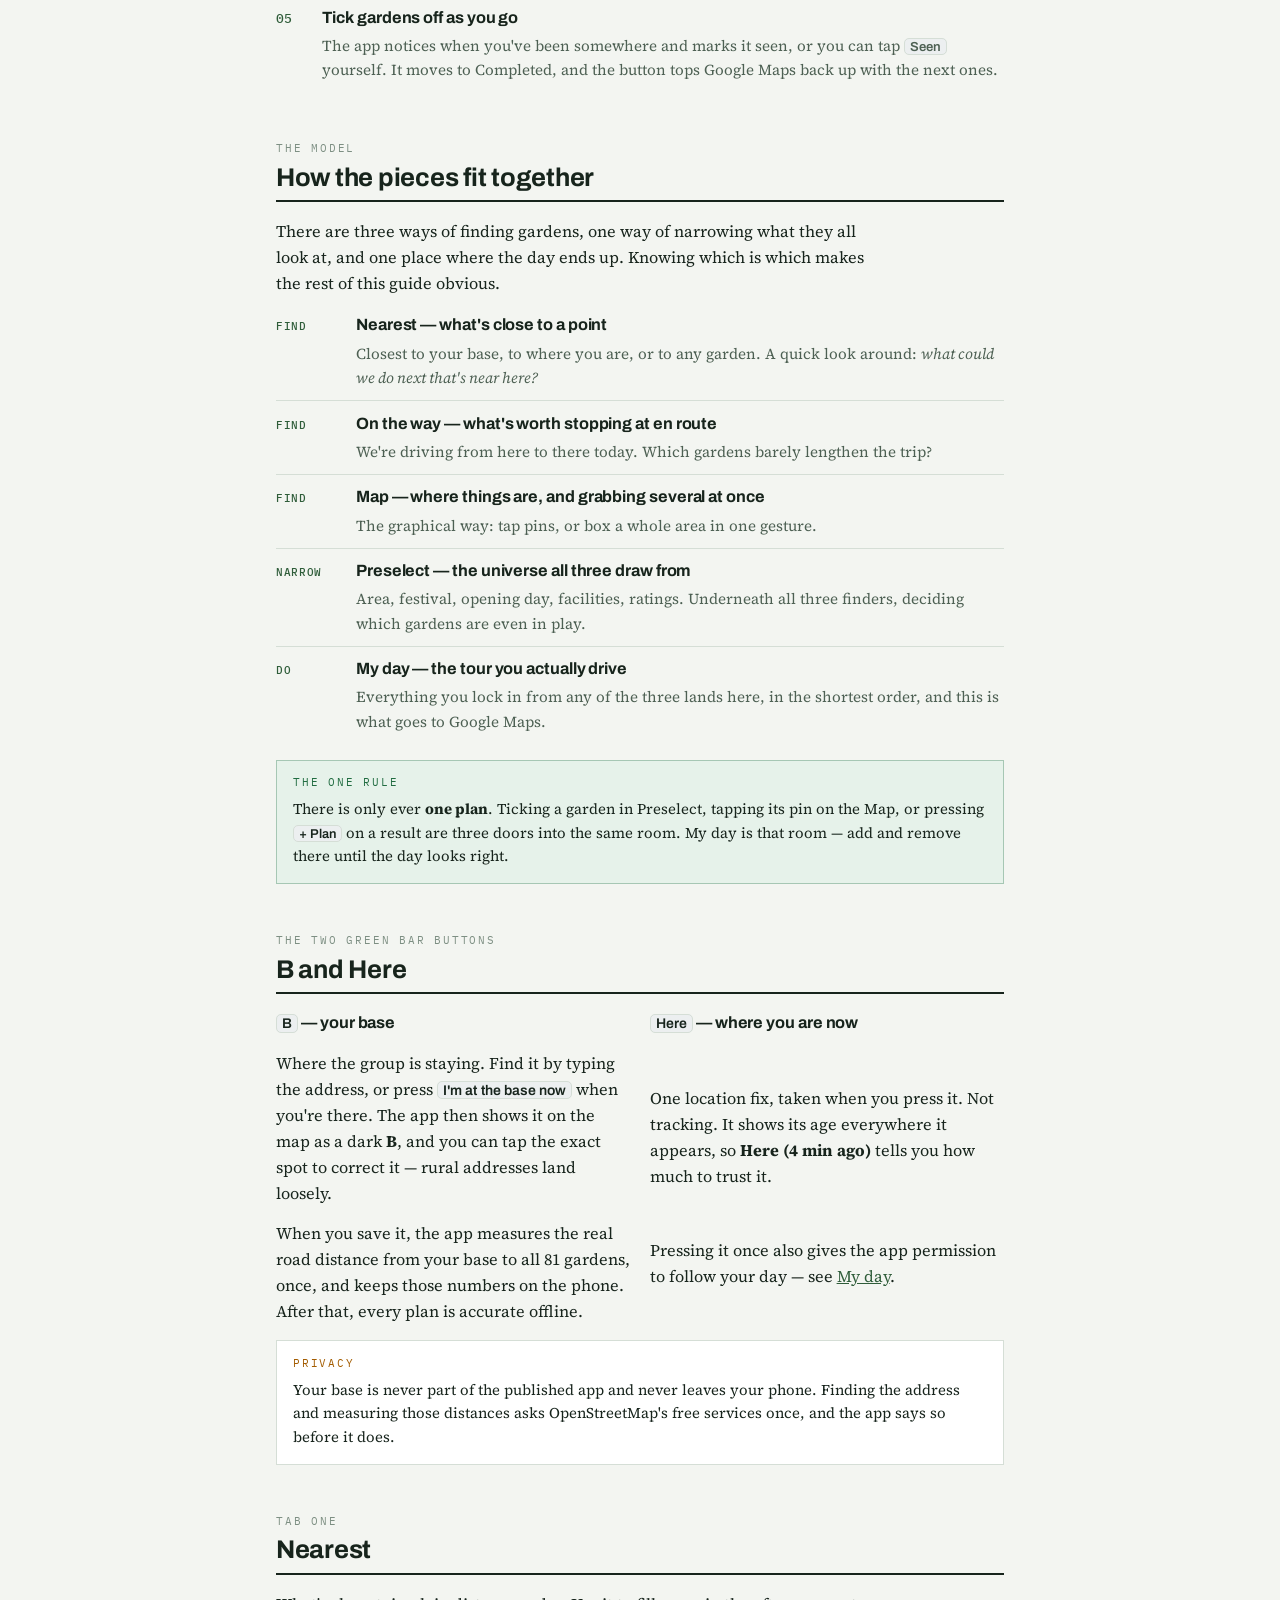
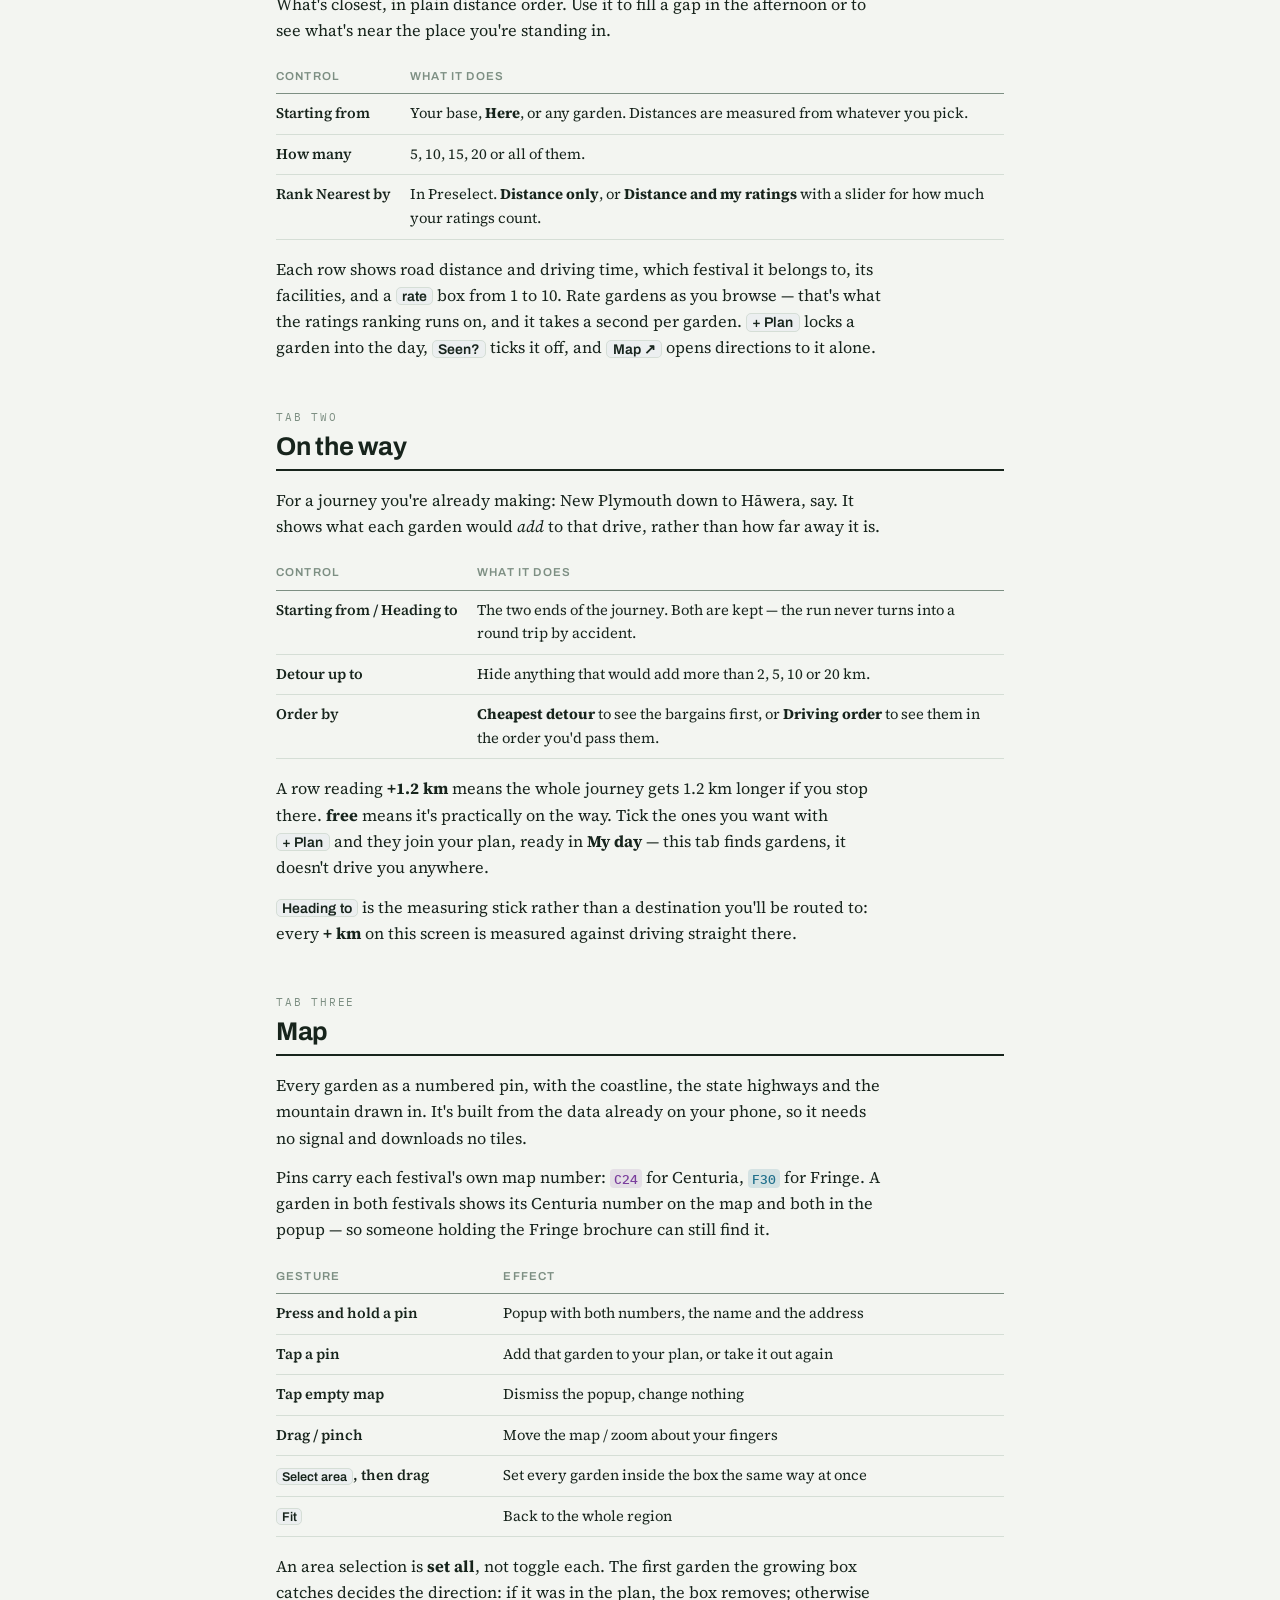
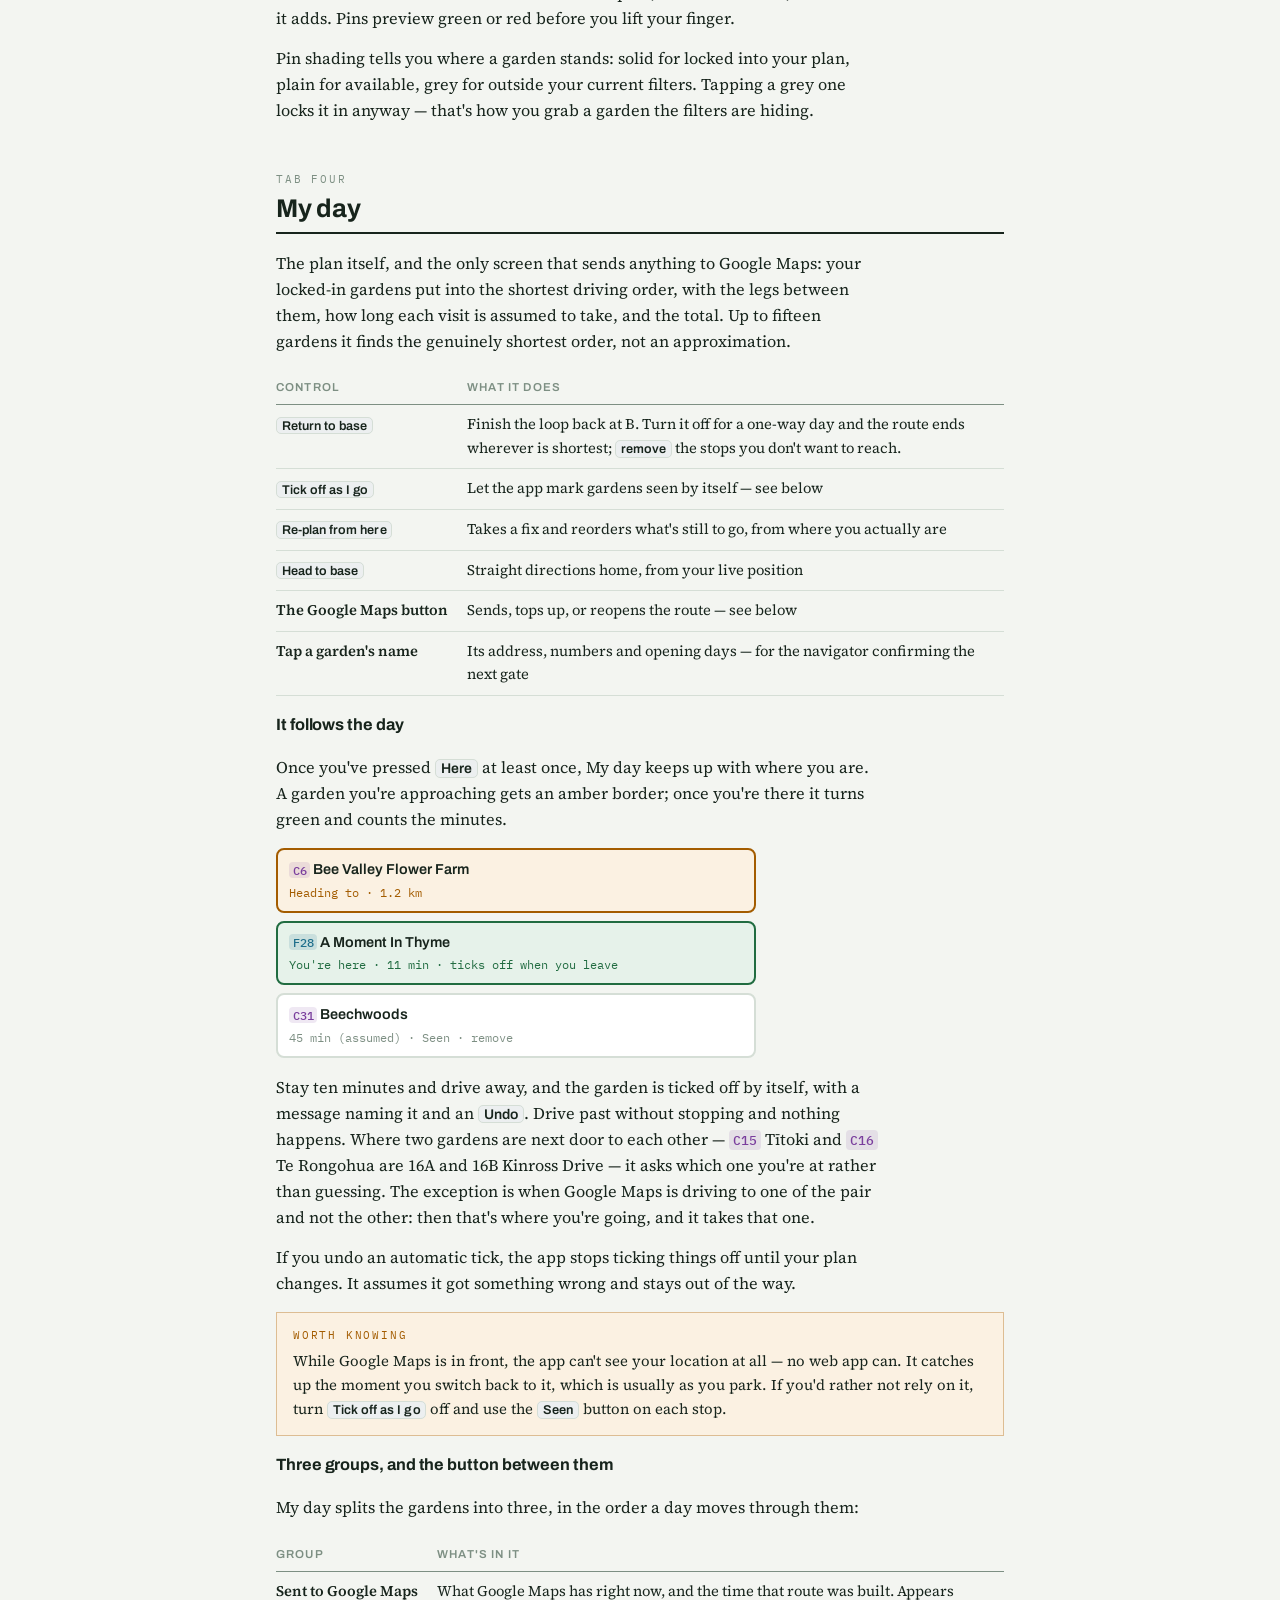
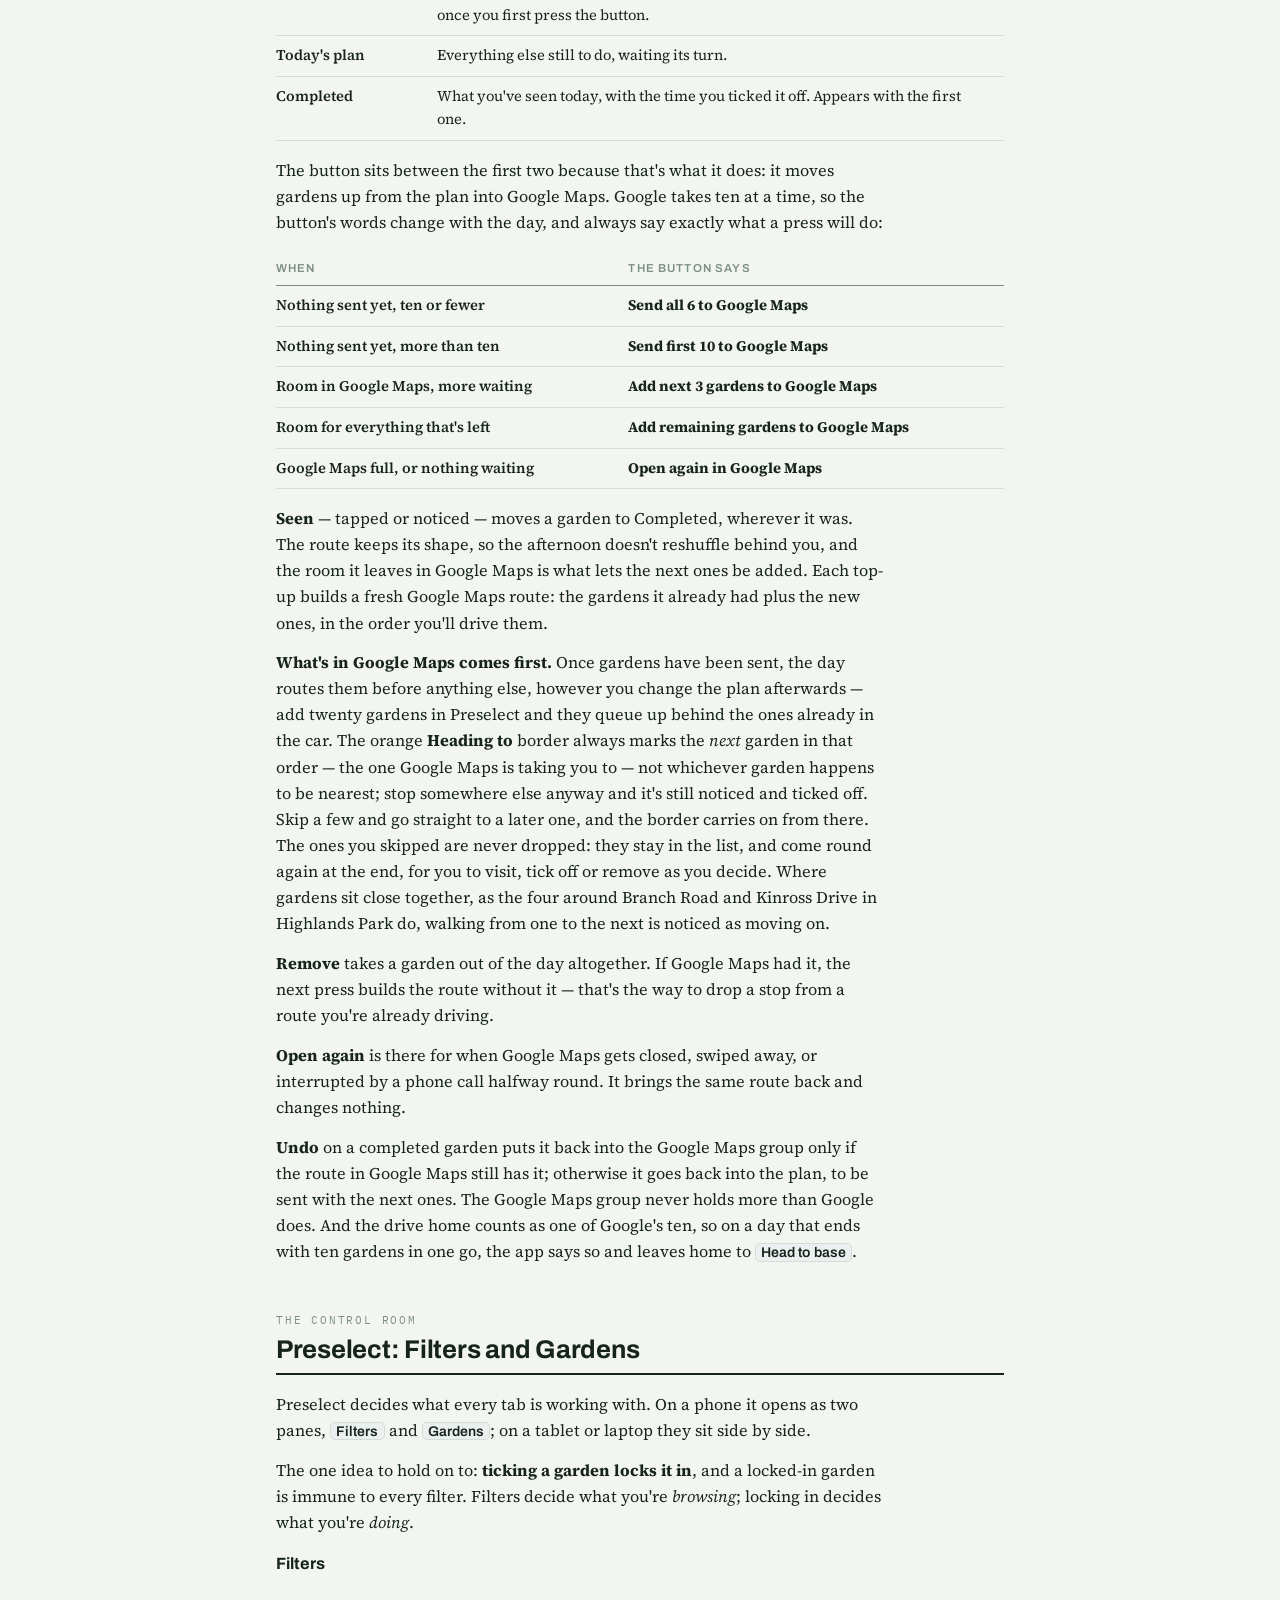
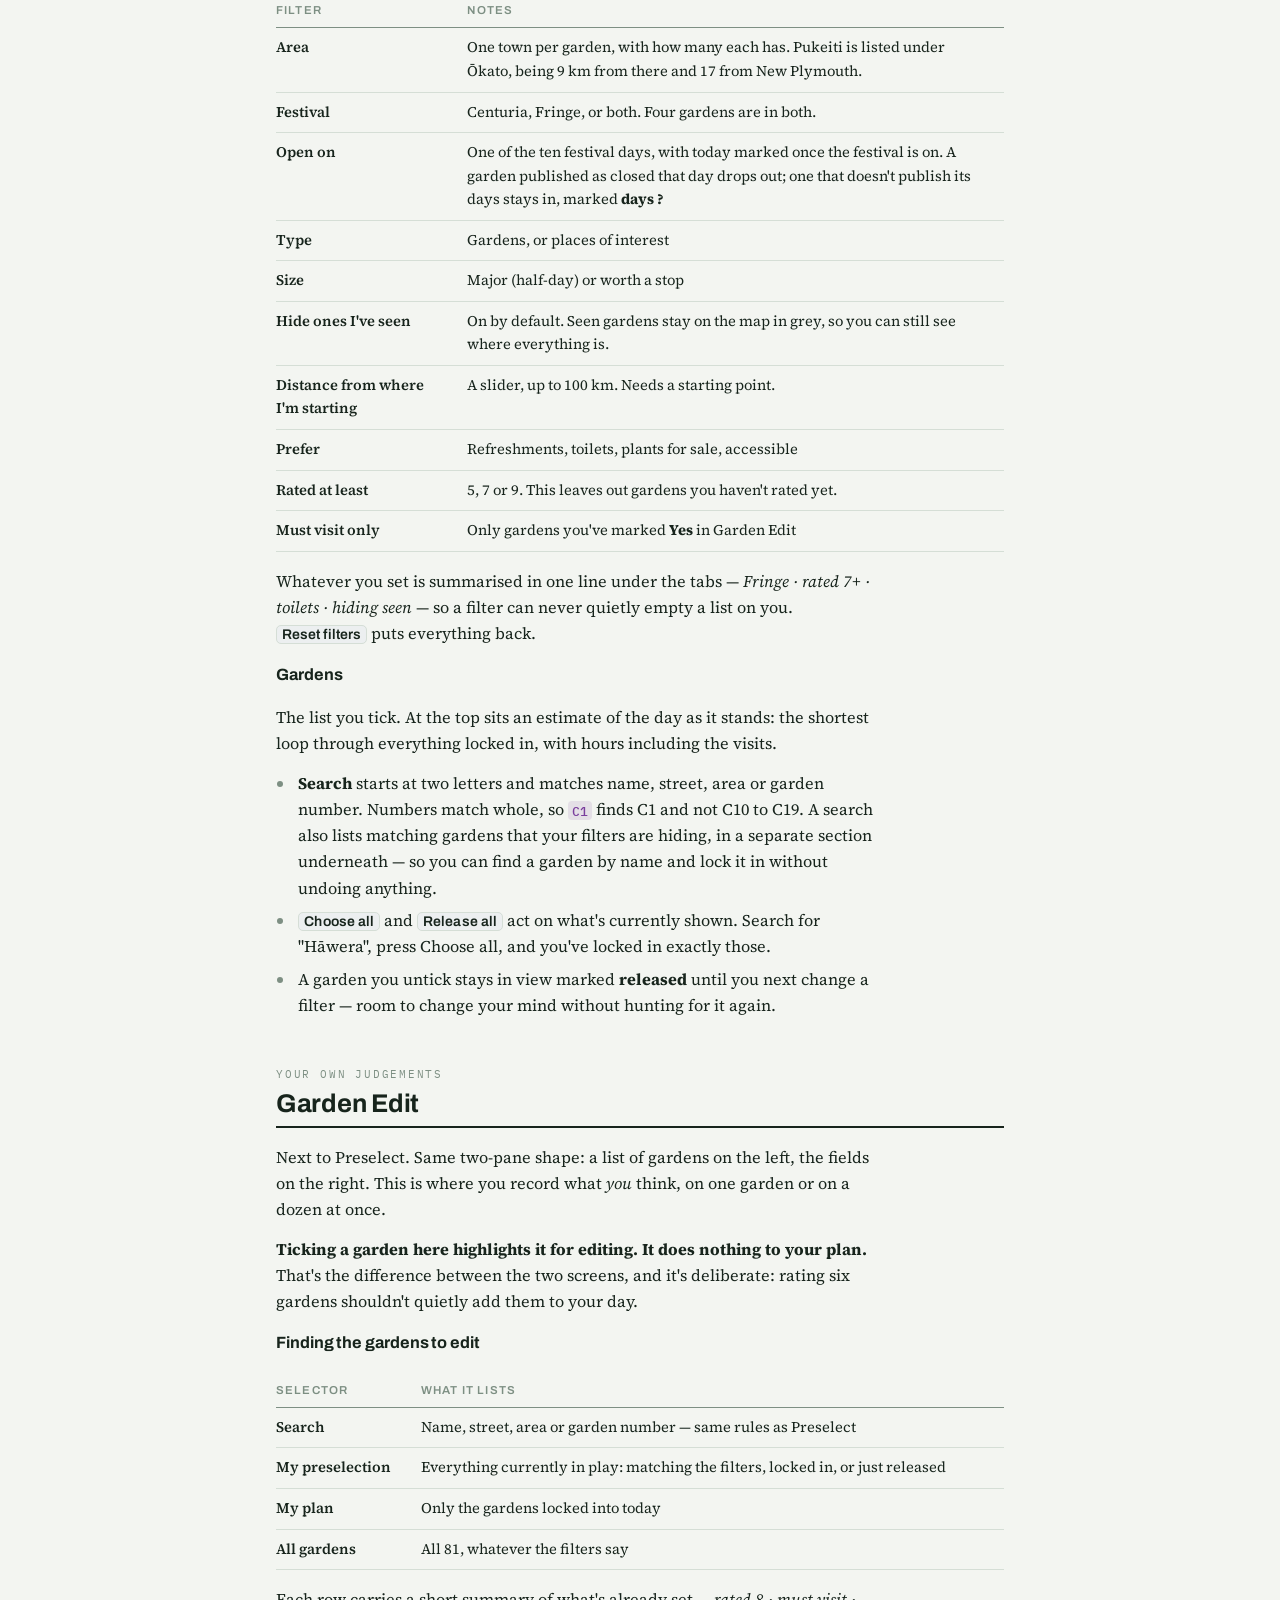
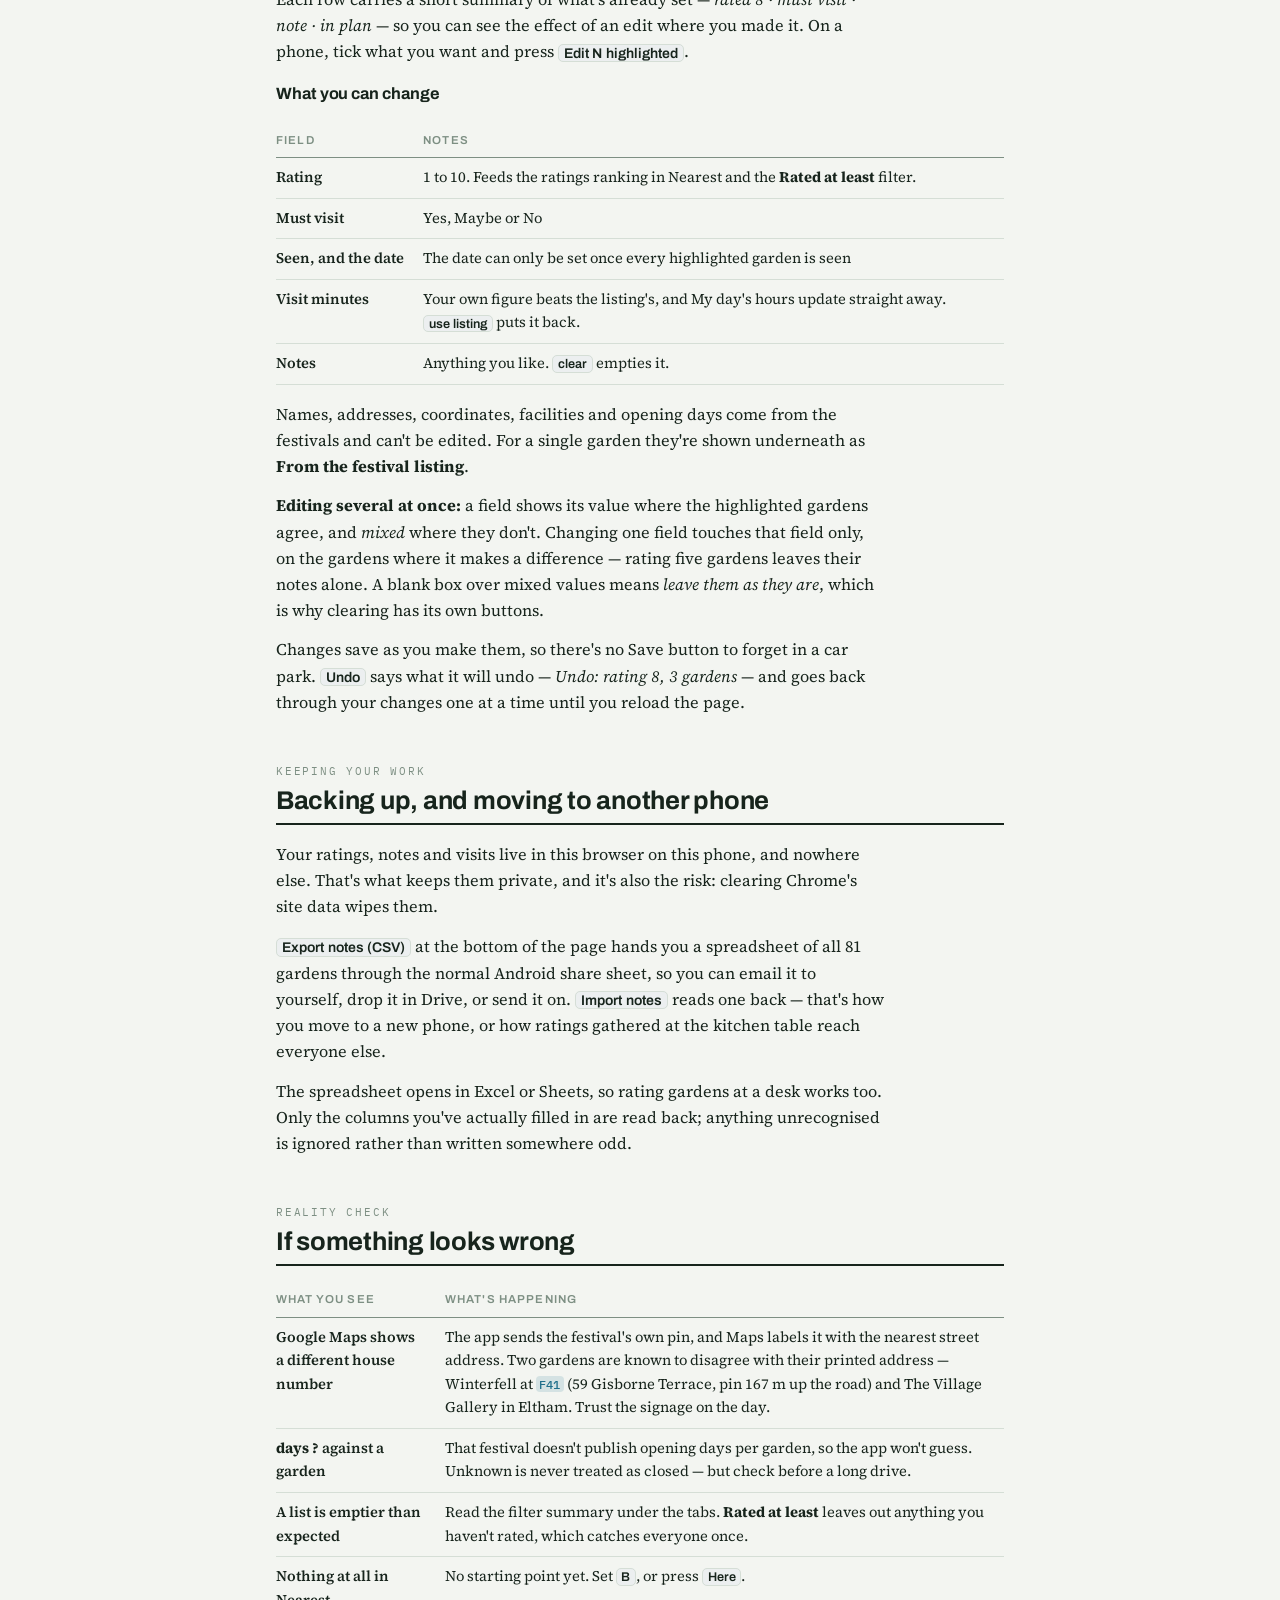
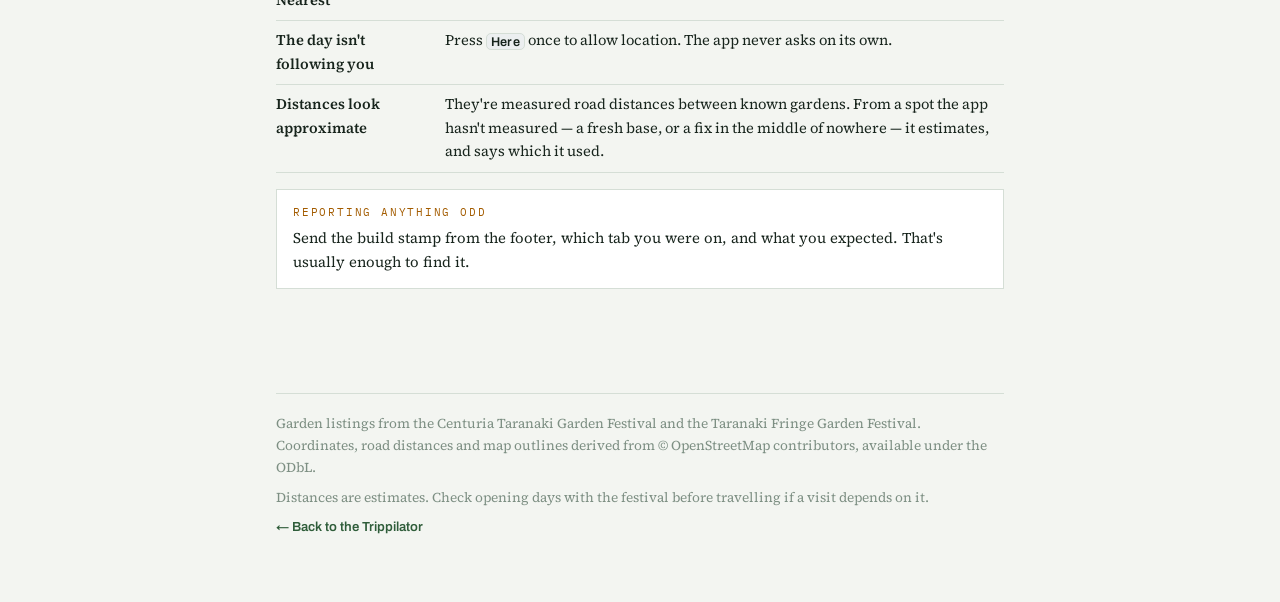
==== commit 53851205: "Heading to follows the driver after skipping ahead; skipped gardens stay" ====
--- a/help.html
+++ b/help.html
@@ -650,7 +650,9 @@
         else, however you change the plan afterwards — add twenty gardens in Preselect and they queue up behind the
         ones already in the car. The orange <b>Heading to</b> border always marks the <em>next</em> garden in that
         order — the one Google Maps is taking you to — not whichever garden happens to be nearest; stop somewhere else
-        anyway and it's still noticed and ticked off. Where gardens sit close together, as the four around Branch Road
+        anyway and it's still noticed and ticked off. Skip a few and go straight to a later one, and the border carries
+        on from there. The ones you skipped are never dropped: they stay in the list, and come round again at the end,
+        for you to visit, tick off or remove as you decide. Where gardens sit close together, as the four around Branch Road
         and Kinross Drive in Highlands Park do, walking from one to the next is noticed as moving on.
       </p>
       <p>
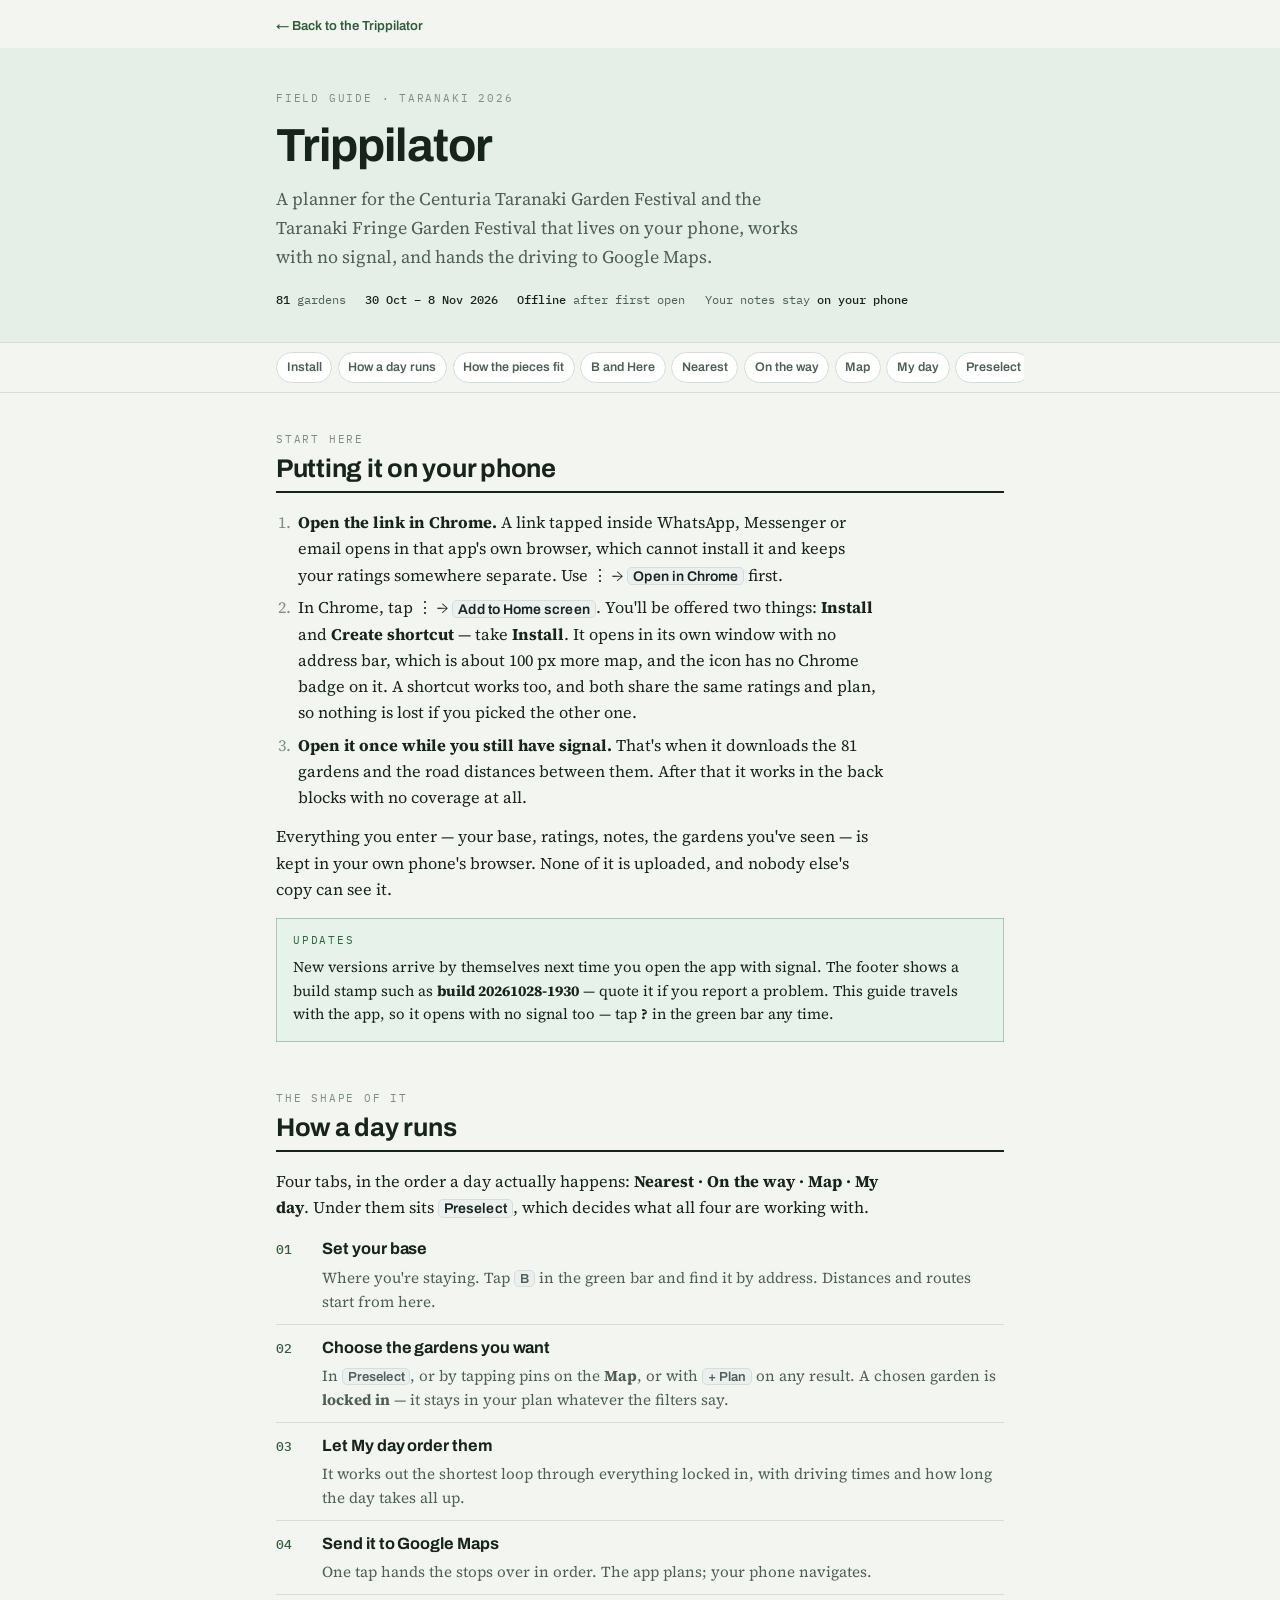
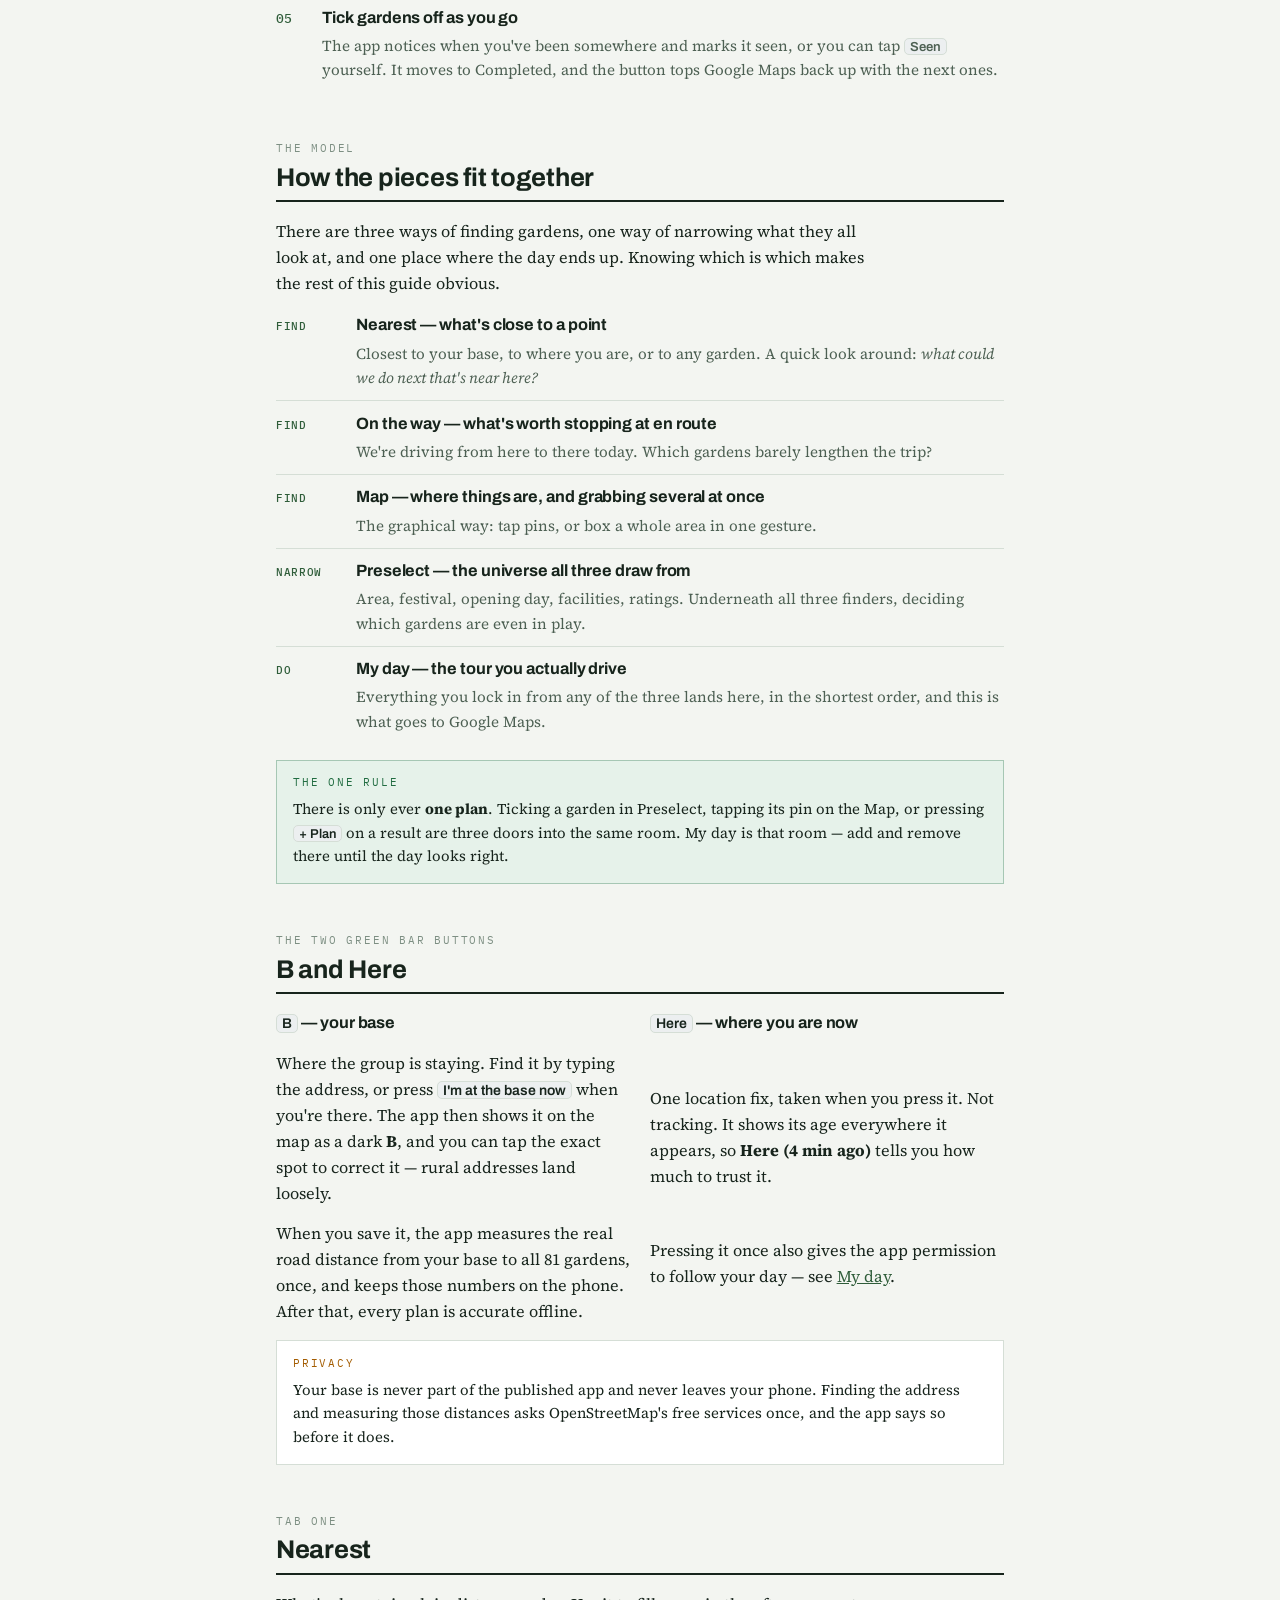
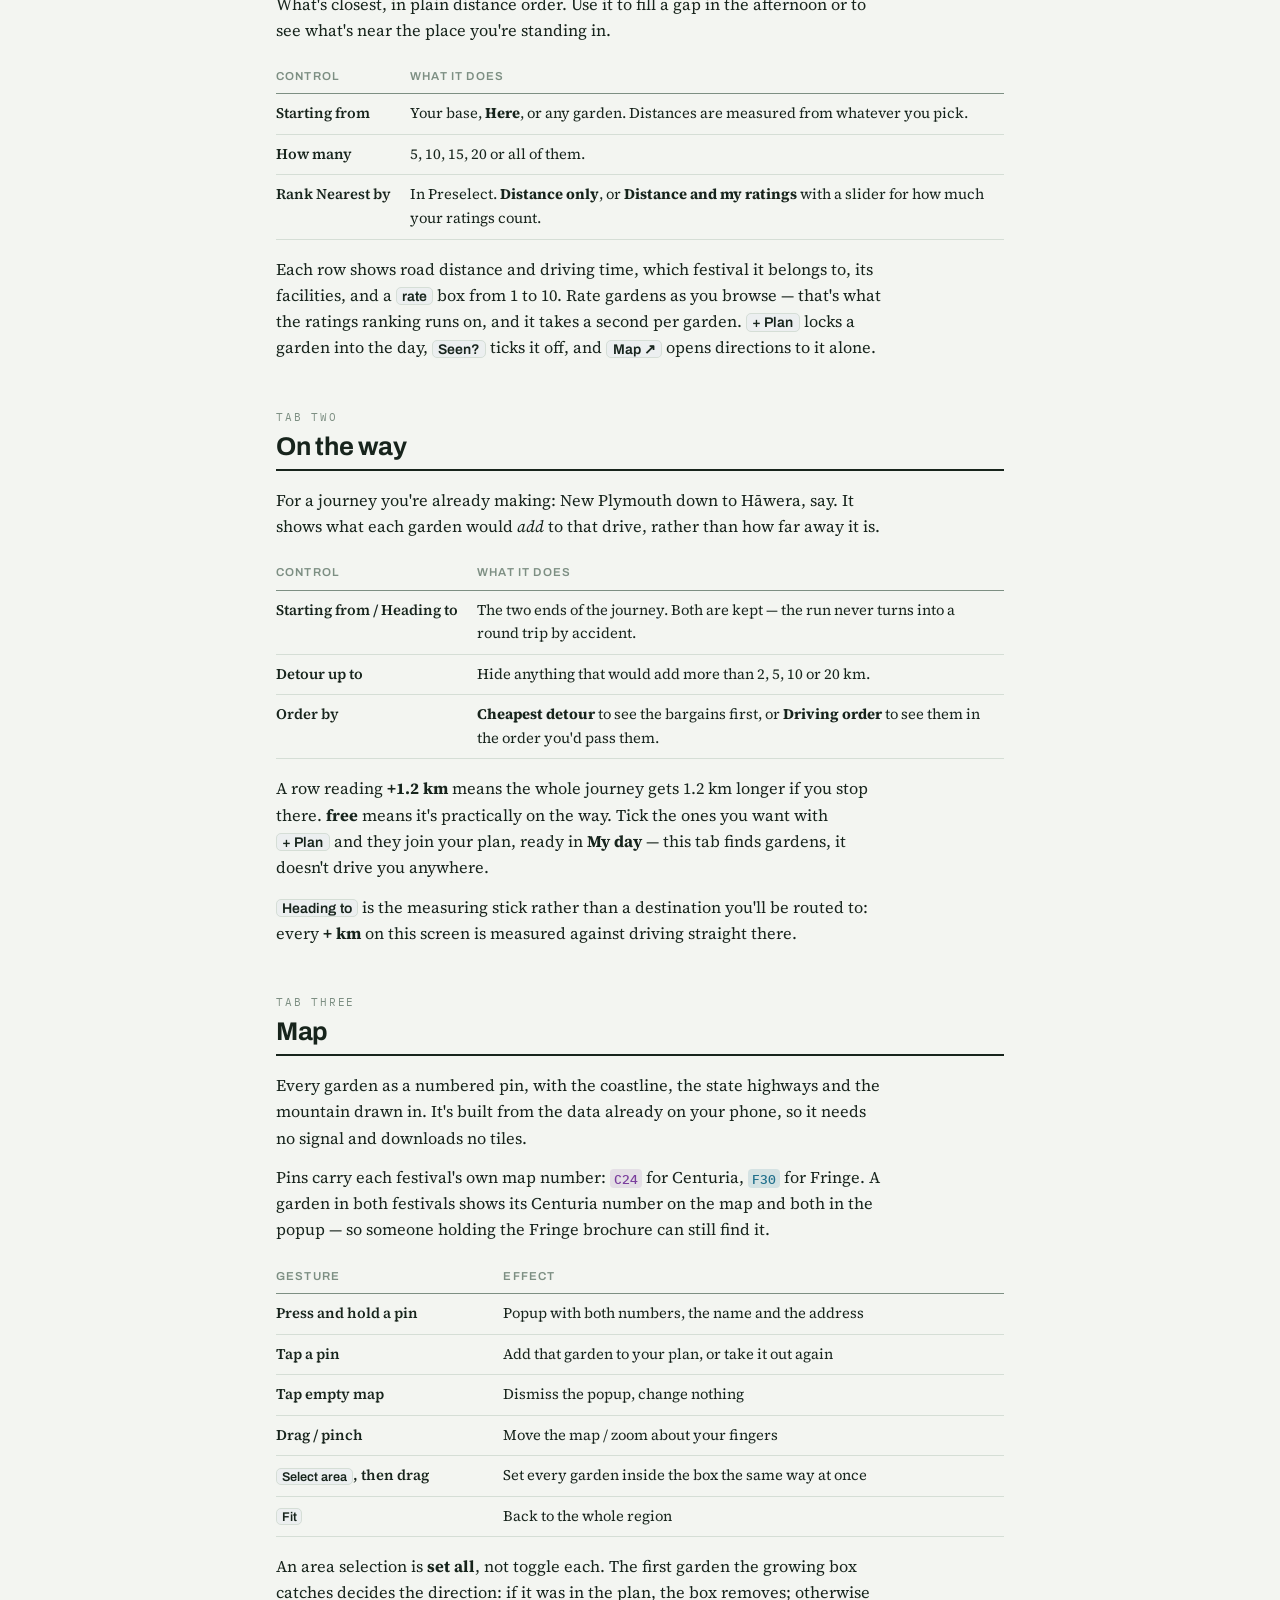
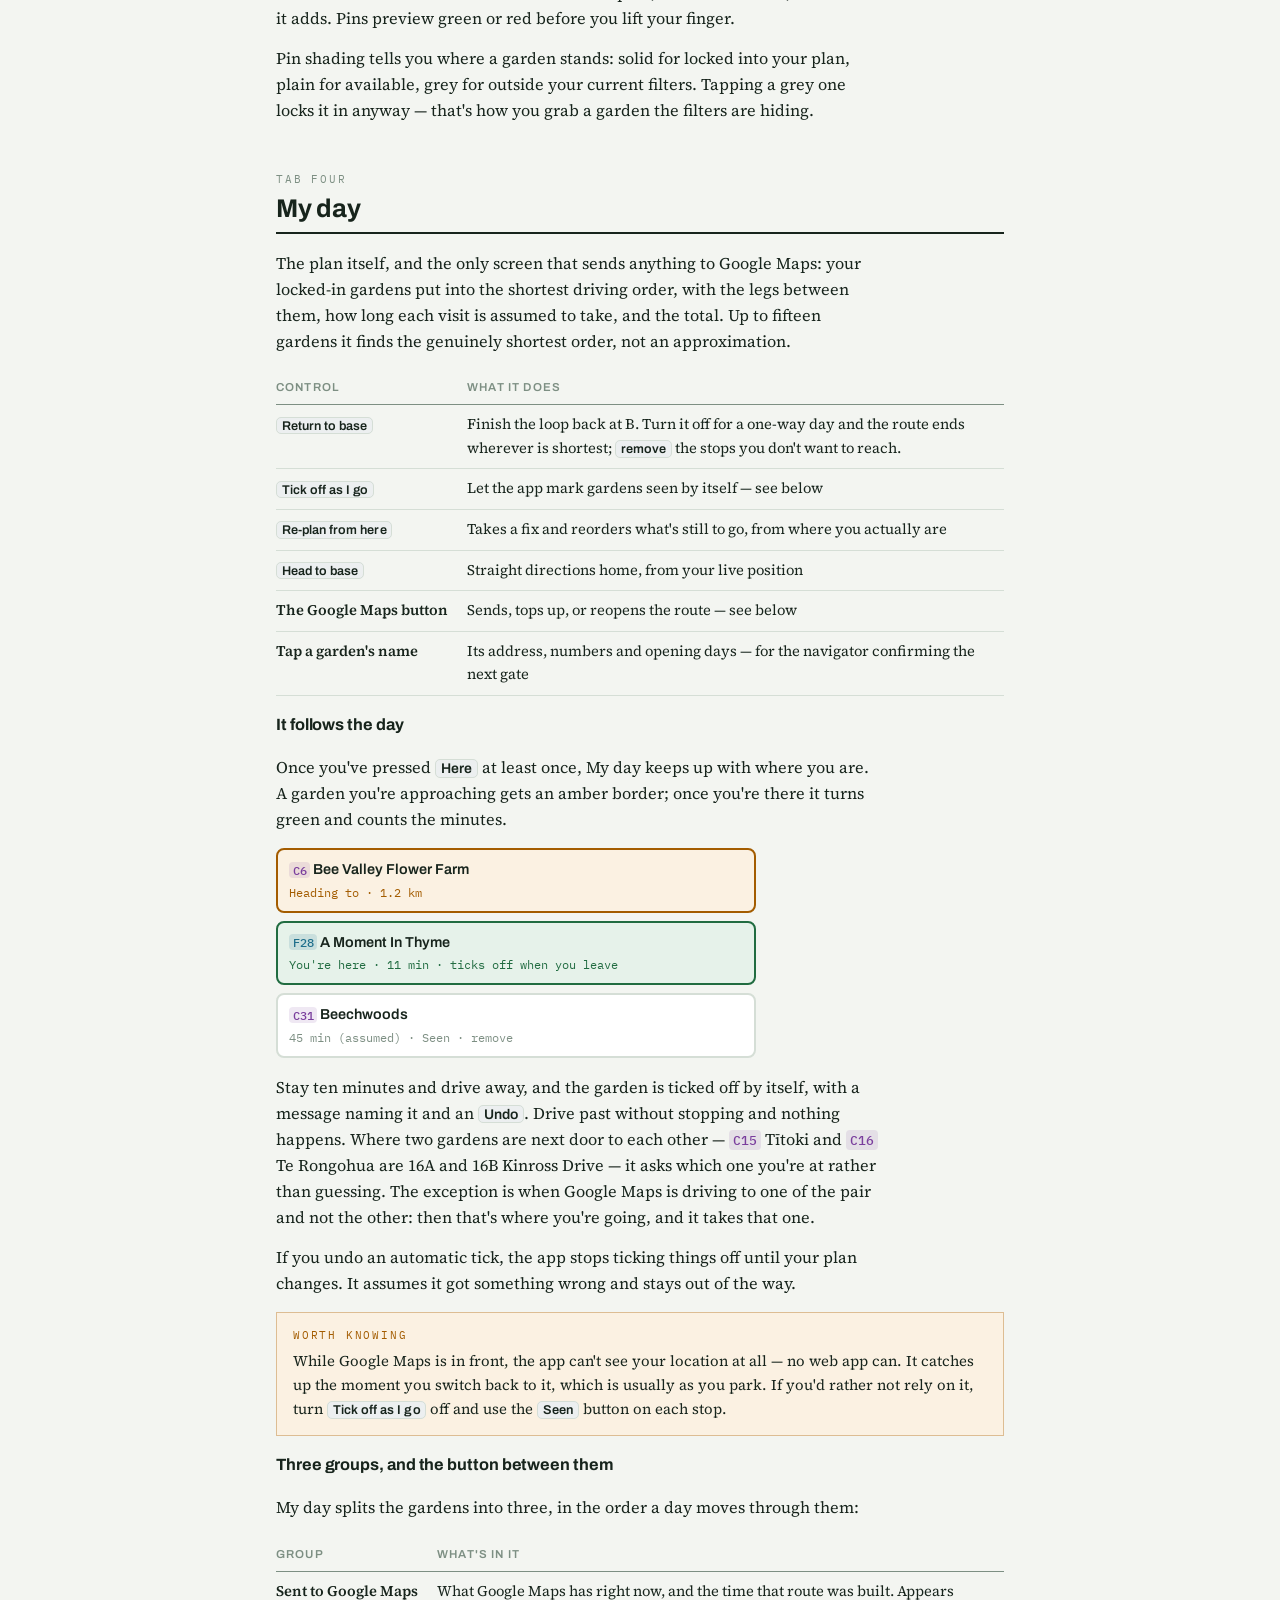
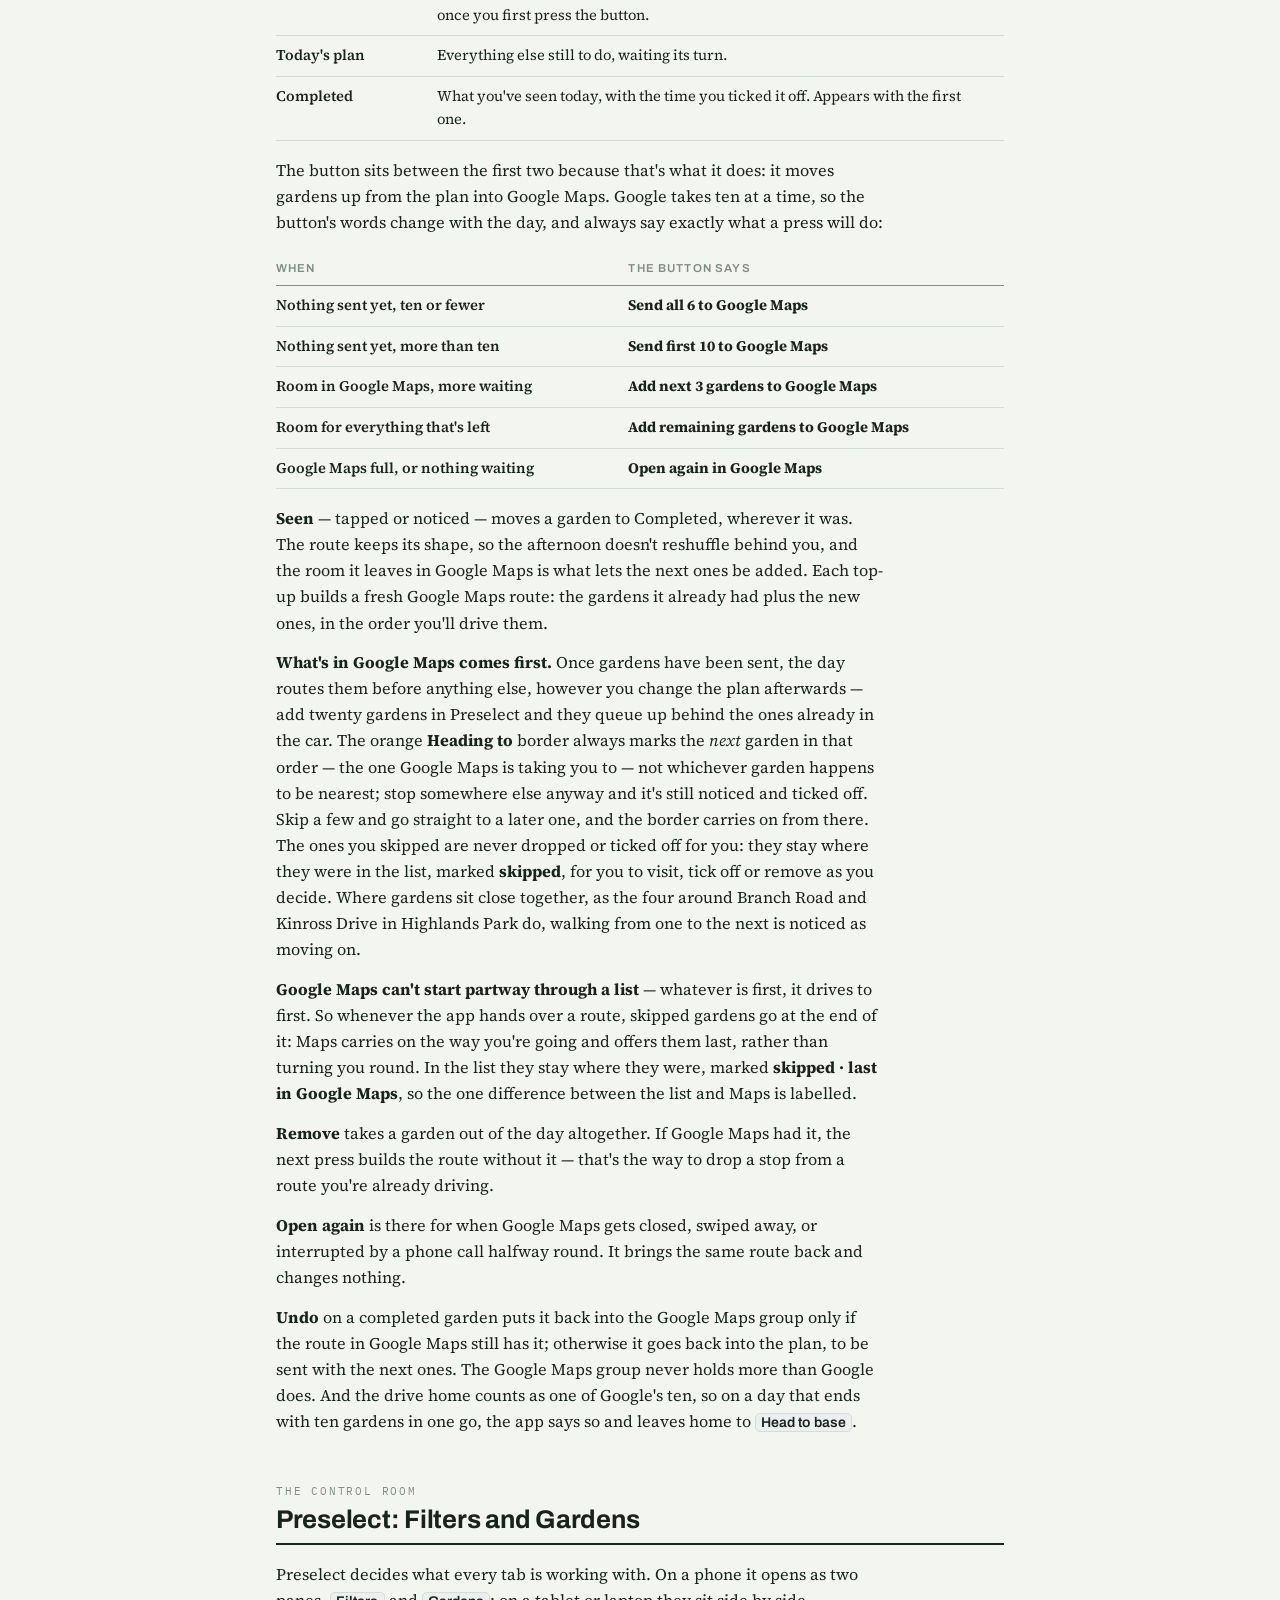
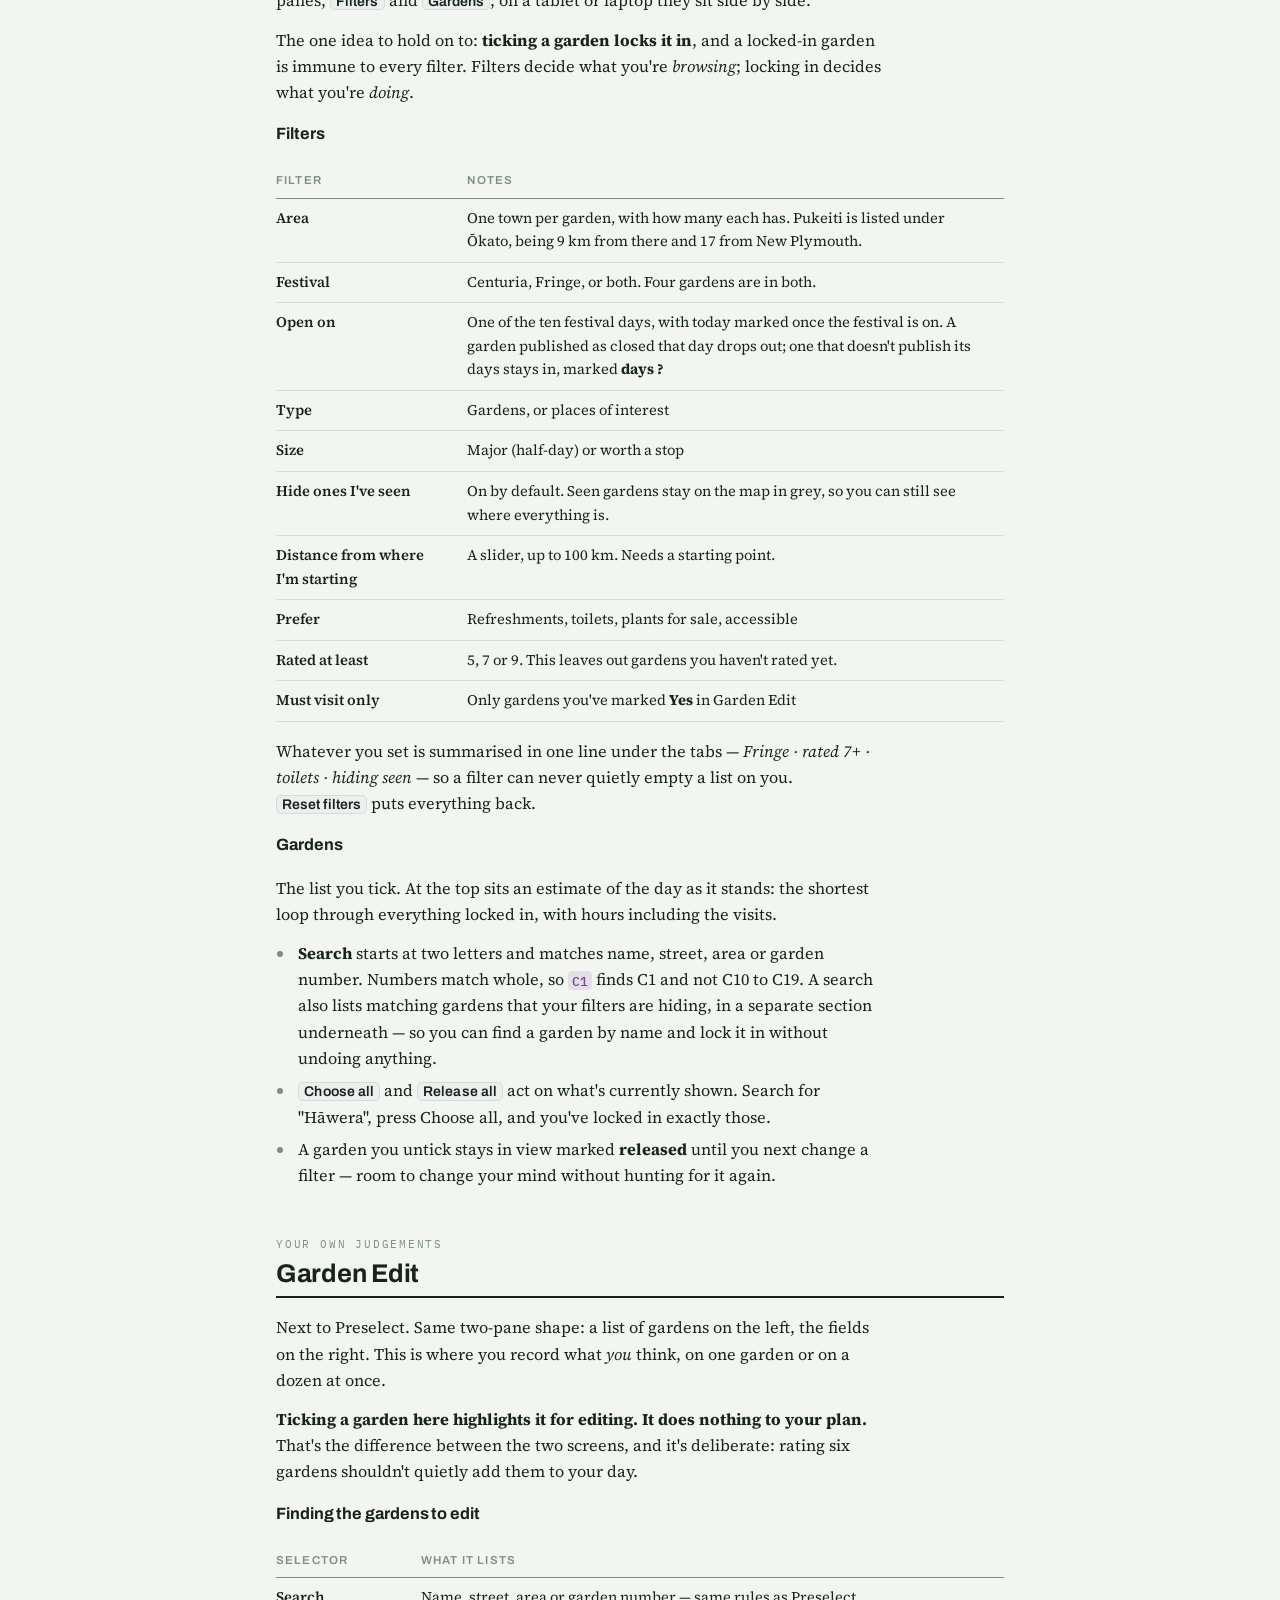
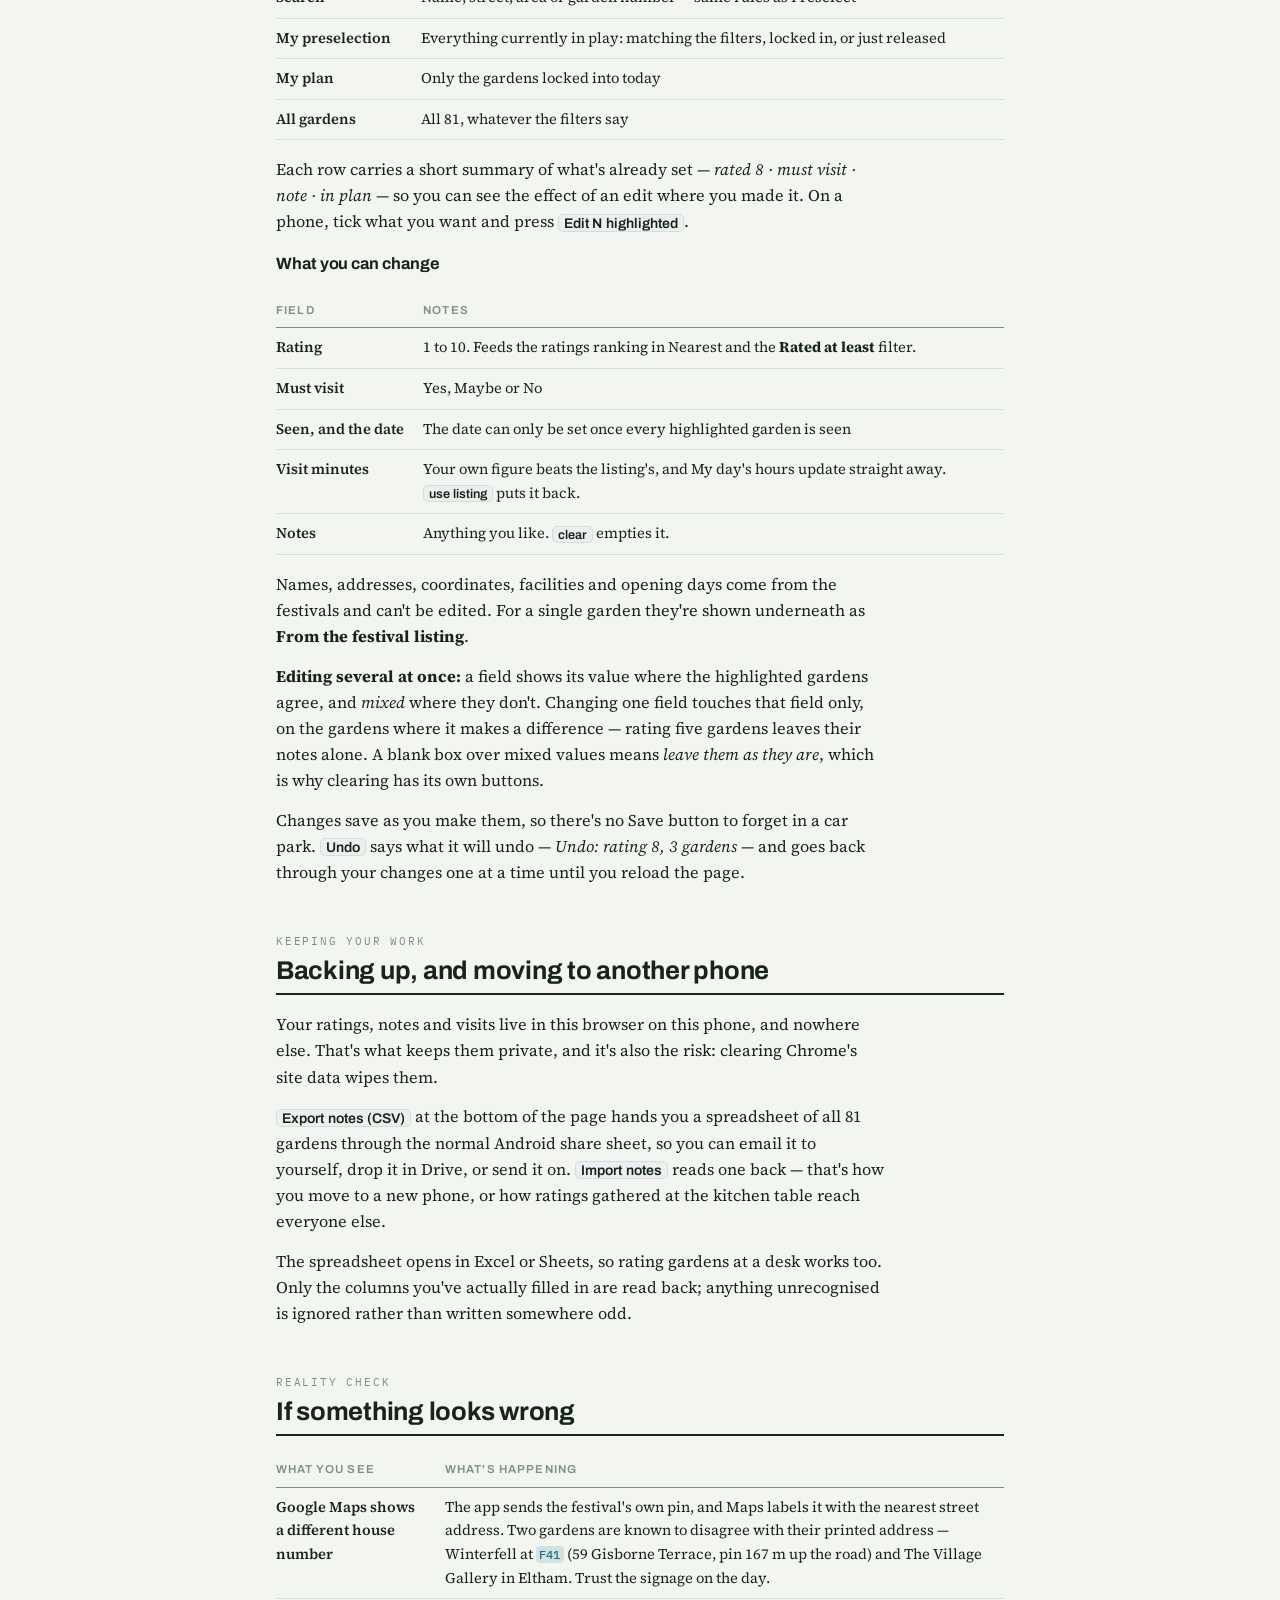
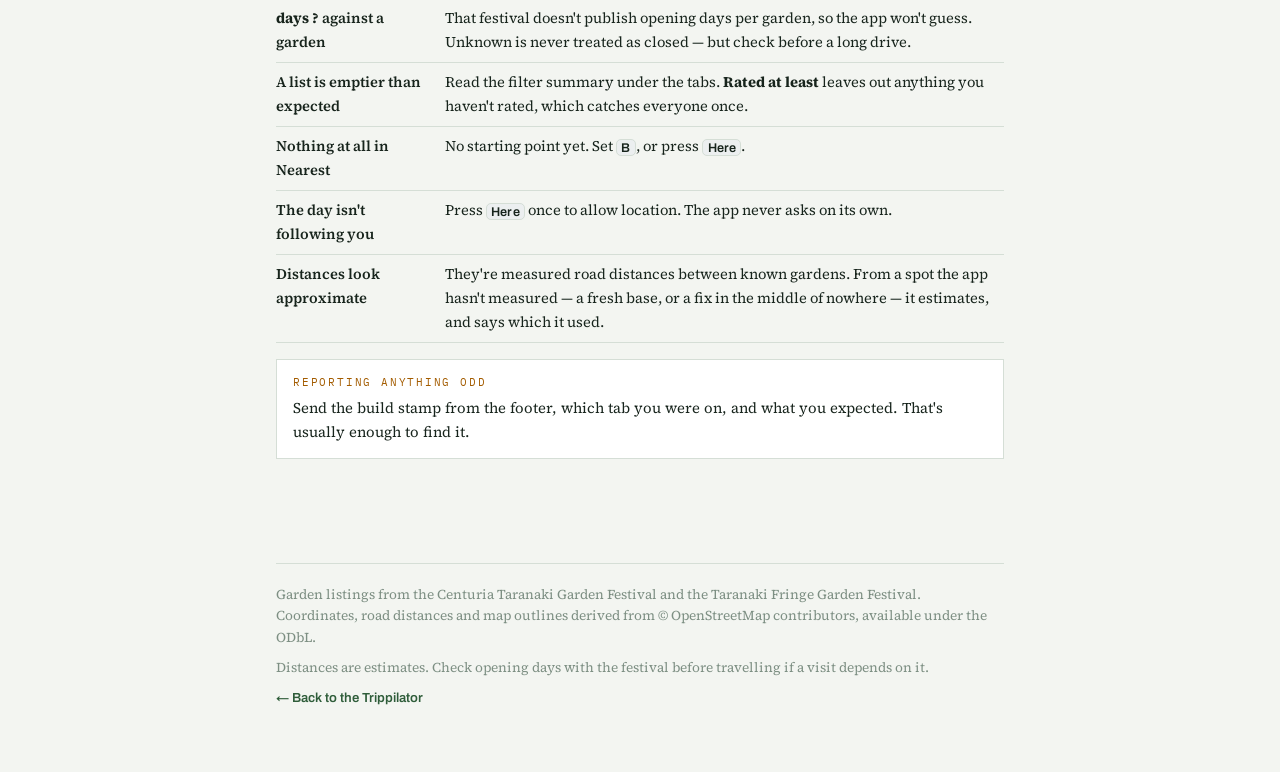
==== commit fd08fee5: "Skipped gardens stay in place, labelled, and go last in Google Maps Co-Authored-By: Claude Opus 5 <n" ====
--- a/help.html
+++ b/help.html
@@ -651,9 +651,15 @@
         ones already in the car. The orange <b>Heading to</b> border always marks the <em>next</em> garden in that
         order — the one Google Maps is taking you to — not whichever garden happens to be nearest; stop somewhere else
         anyway and it's still noticed and ticked off. Skip a few and go straight to a later one, and the border carries
-        on from there. The ones you skipped are never dropped: they stay in the list, and come round again at the end,
-        for you to visit, tick off or remove as you decide. Where gardens sit close together, as the four around Branch Road
+        on from there. The ones you skipped are never dropped or ticked off for you: they stay where they were in the
+        list, marked <b>skipped</b>, for you to visit, tick off or remove as you decide. Where gardens sit close together, as the four around Branch Road
         and Kinross Drive in Highlands Park do, walking from one to the next is noticed as moving on.
+      </p>
+      <p>
+        <b>Google Maps can't start partway through a list</b> — whatever is first, it drives to first. So whenever the
+        app hands over a route, skipped gardens go at the end of it: Maps carries on the way you're going and offers
+        them last, rather than turning you round. In the list they stay where they were, marked
+        <b>skipped · last in Google Maps</b>, so the one difference between the list and Maps is labelled.
       </p>
       <p>
         <b>Remove</b> takes a garden out of the day altogether. If Google Maps had it, the next press builds the
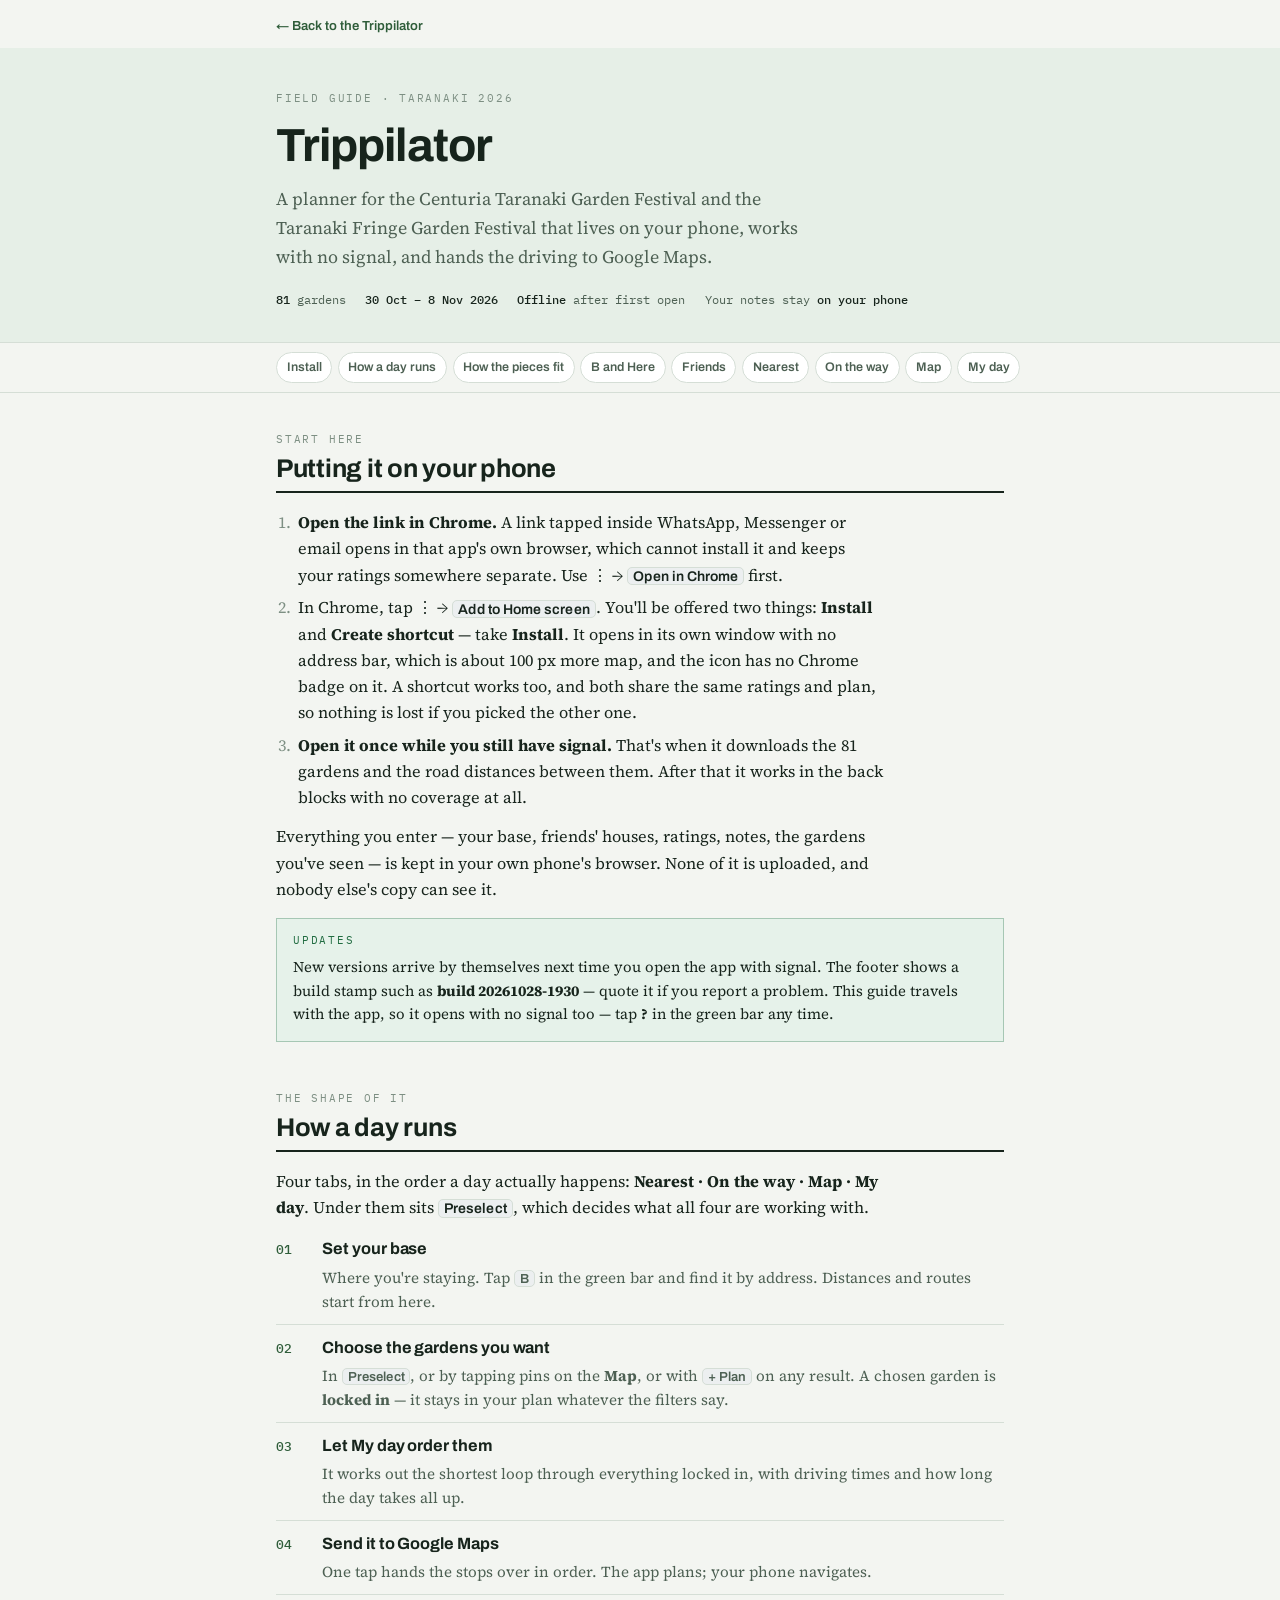
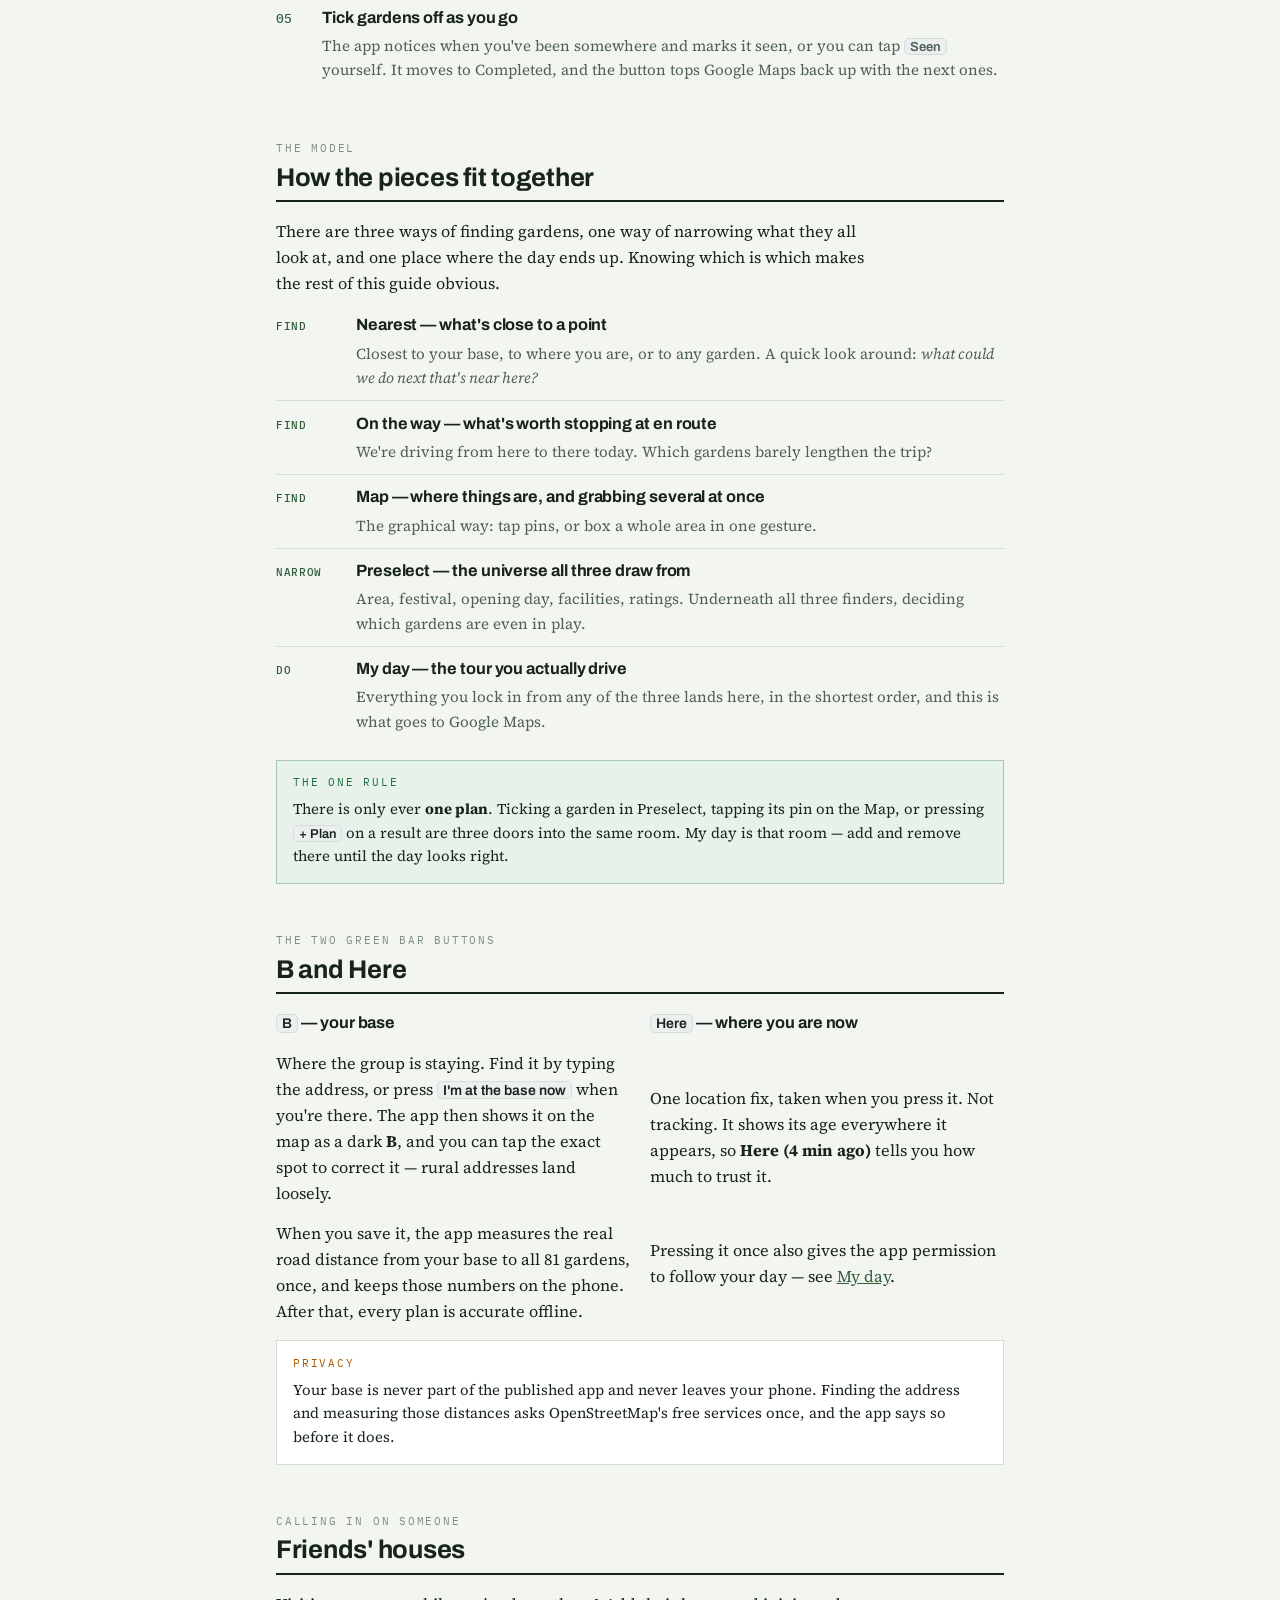
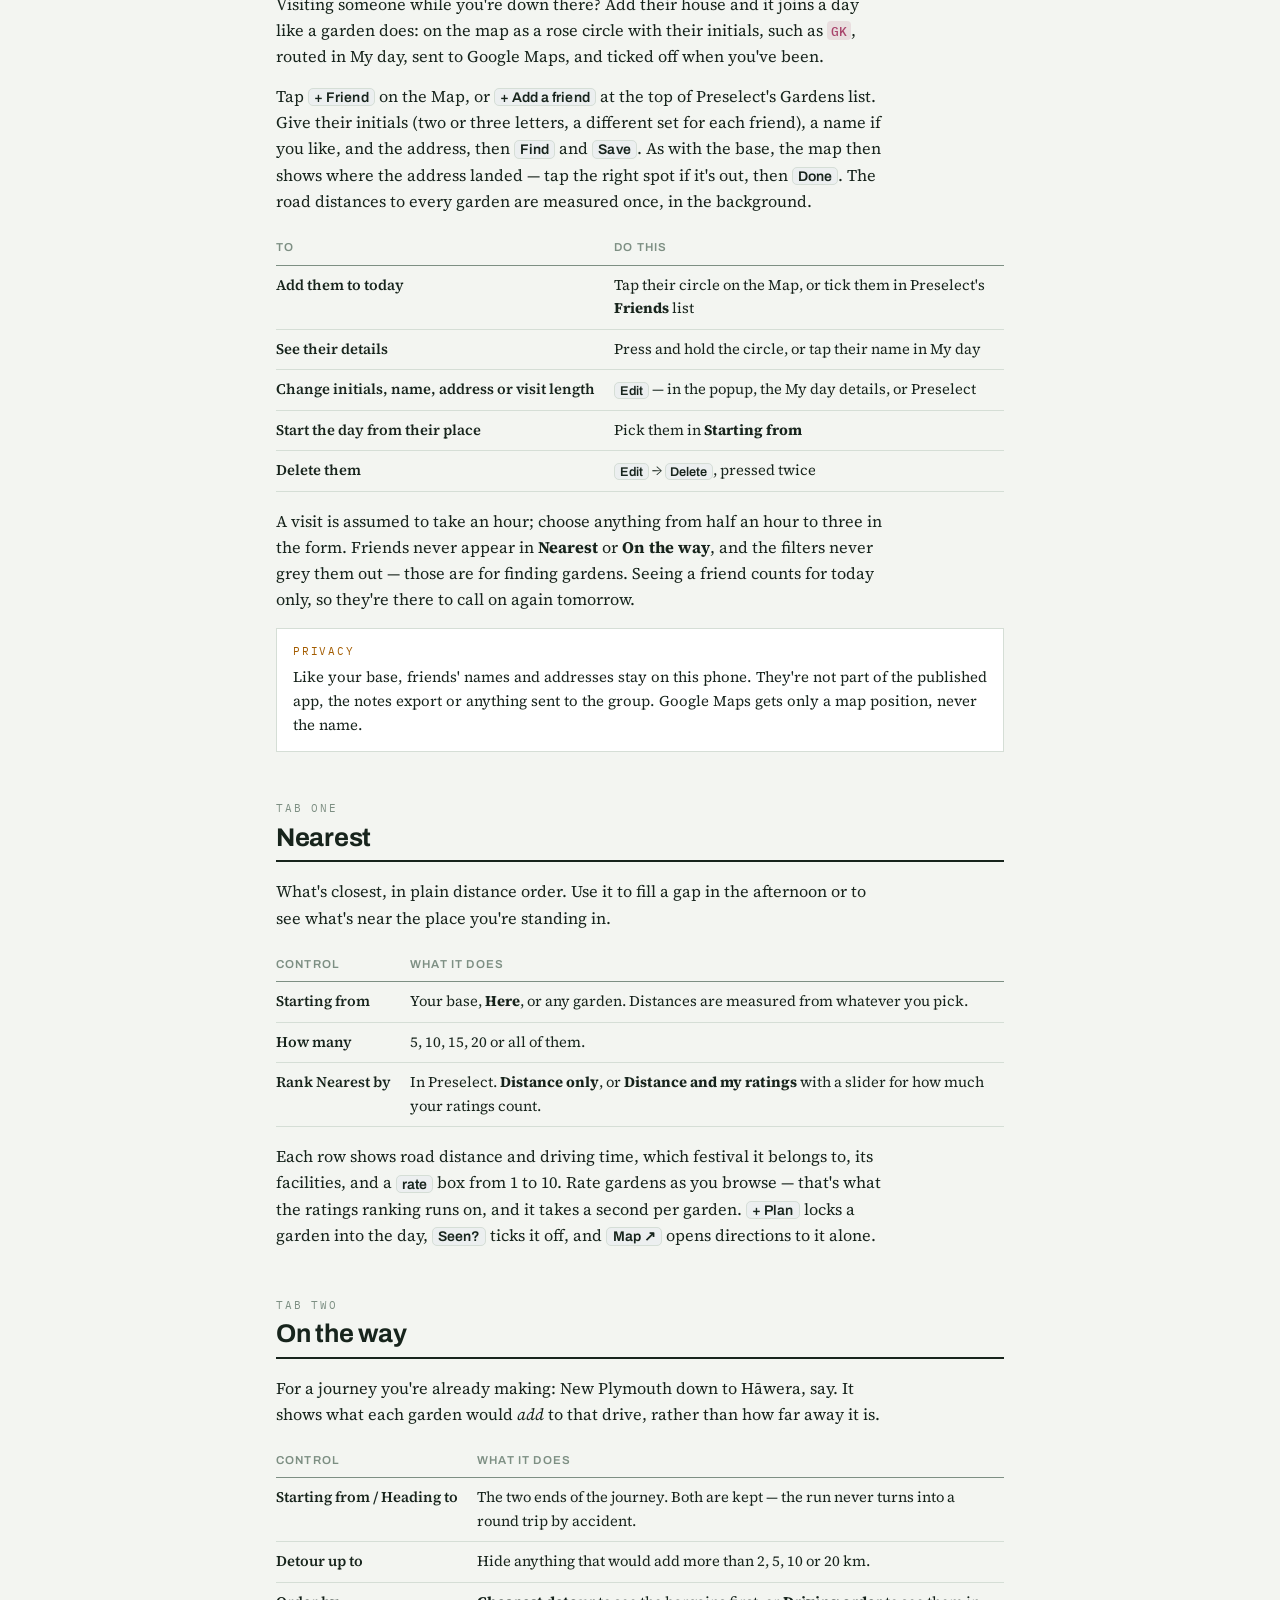
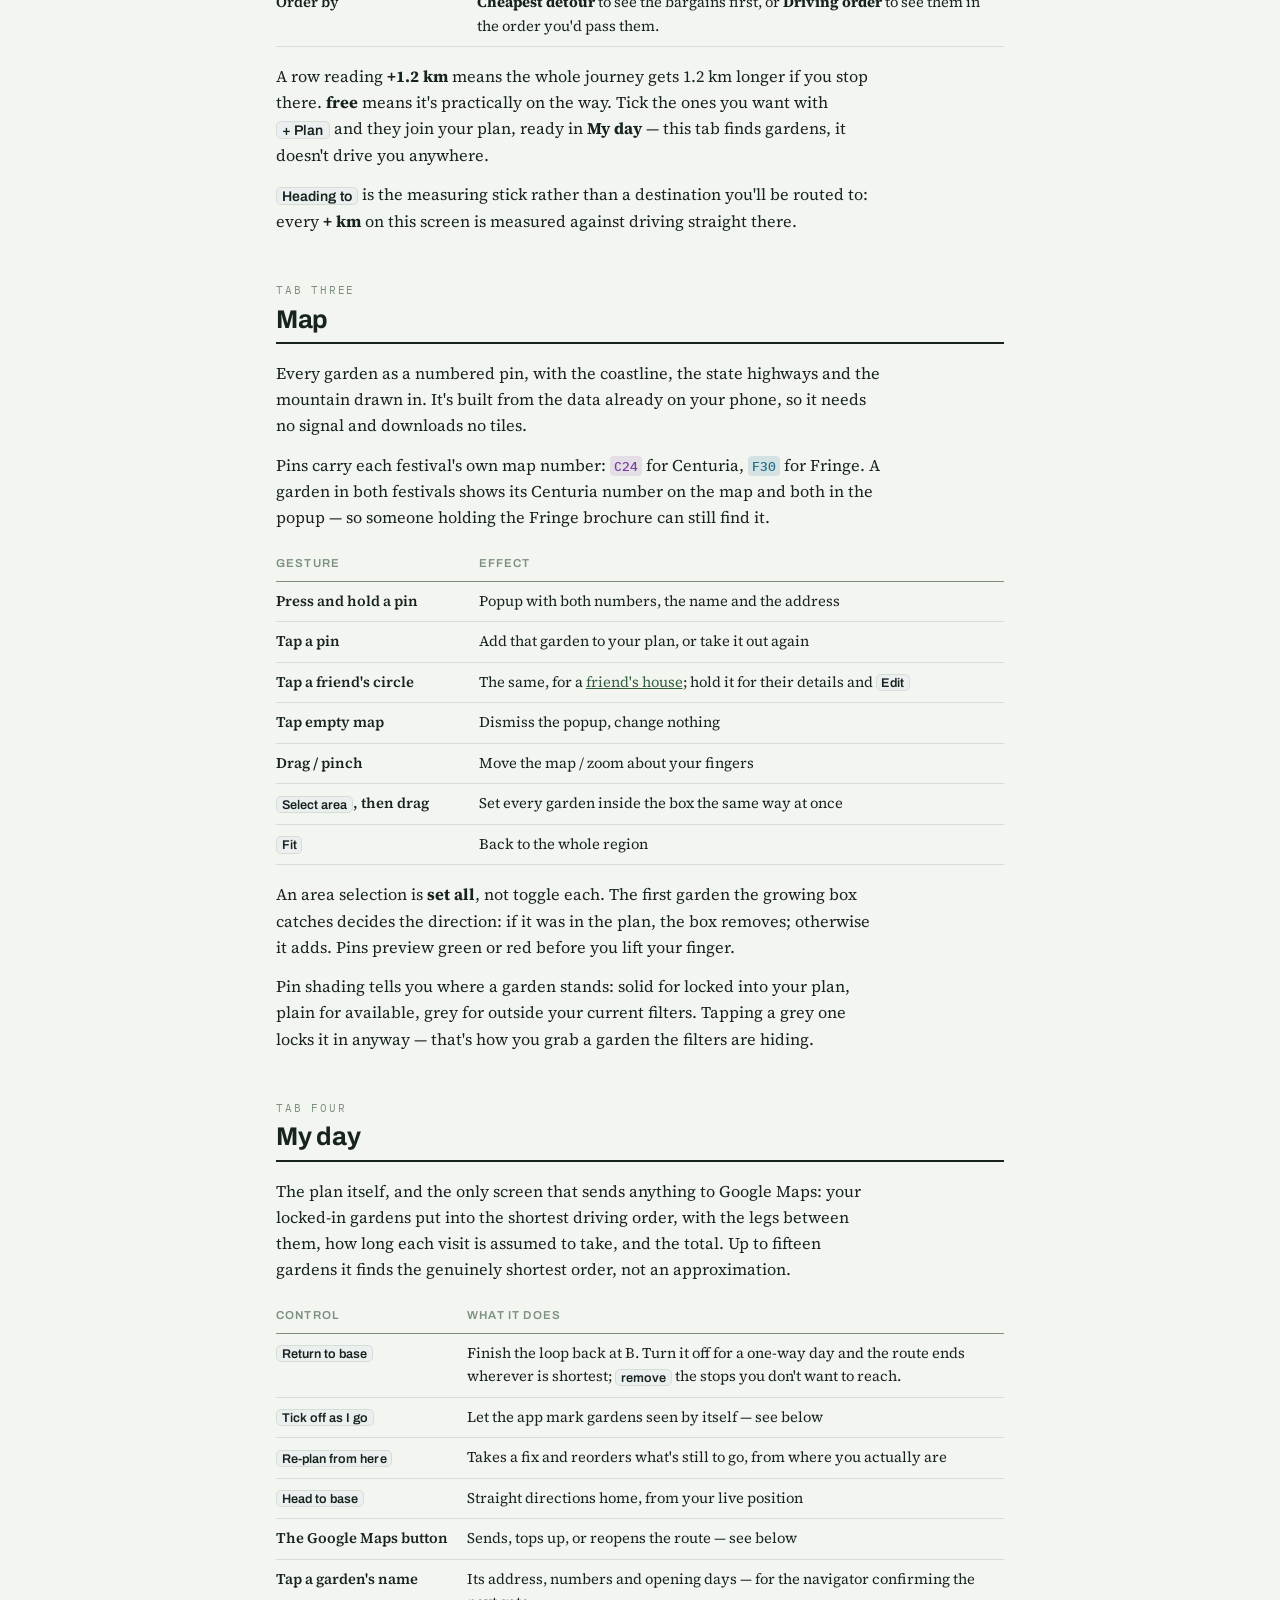
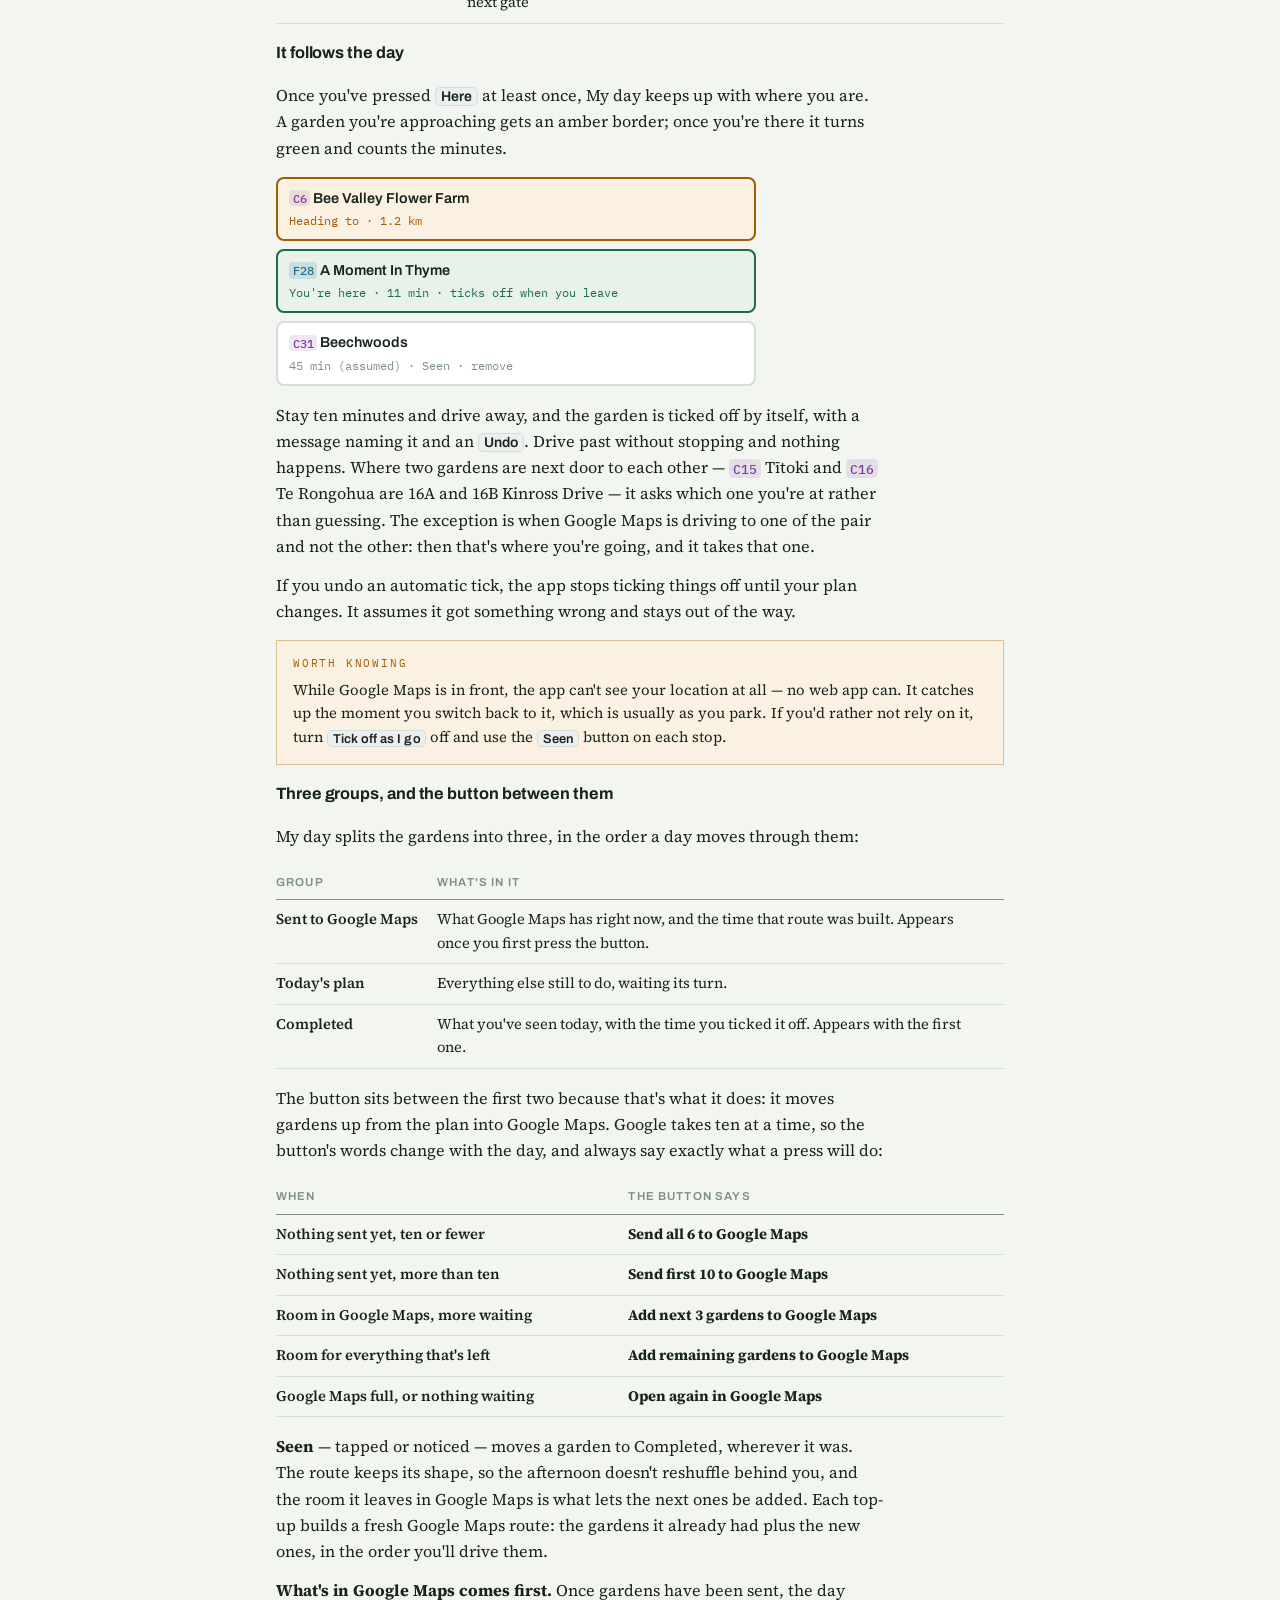
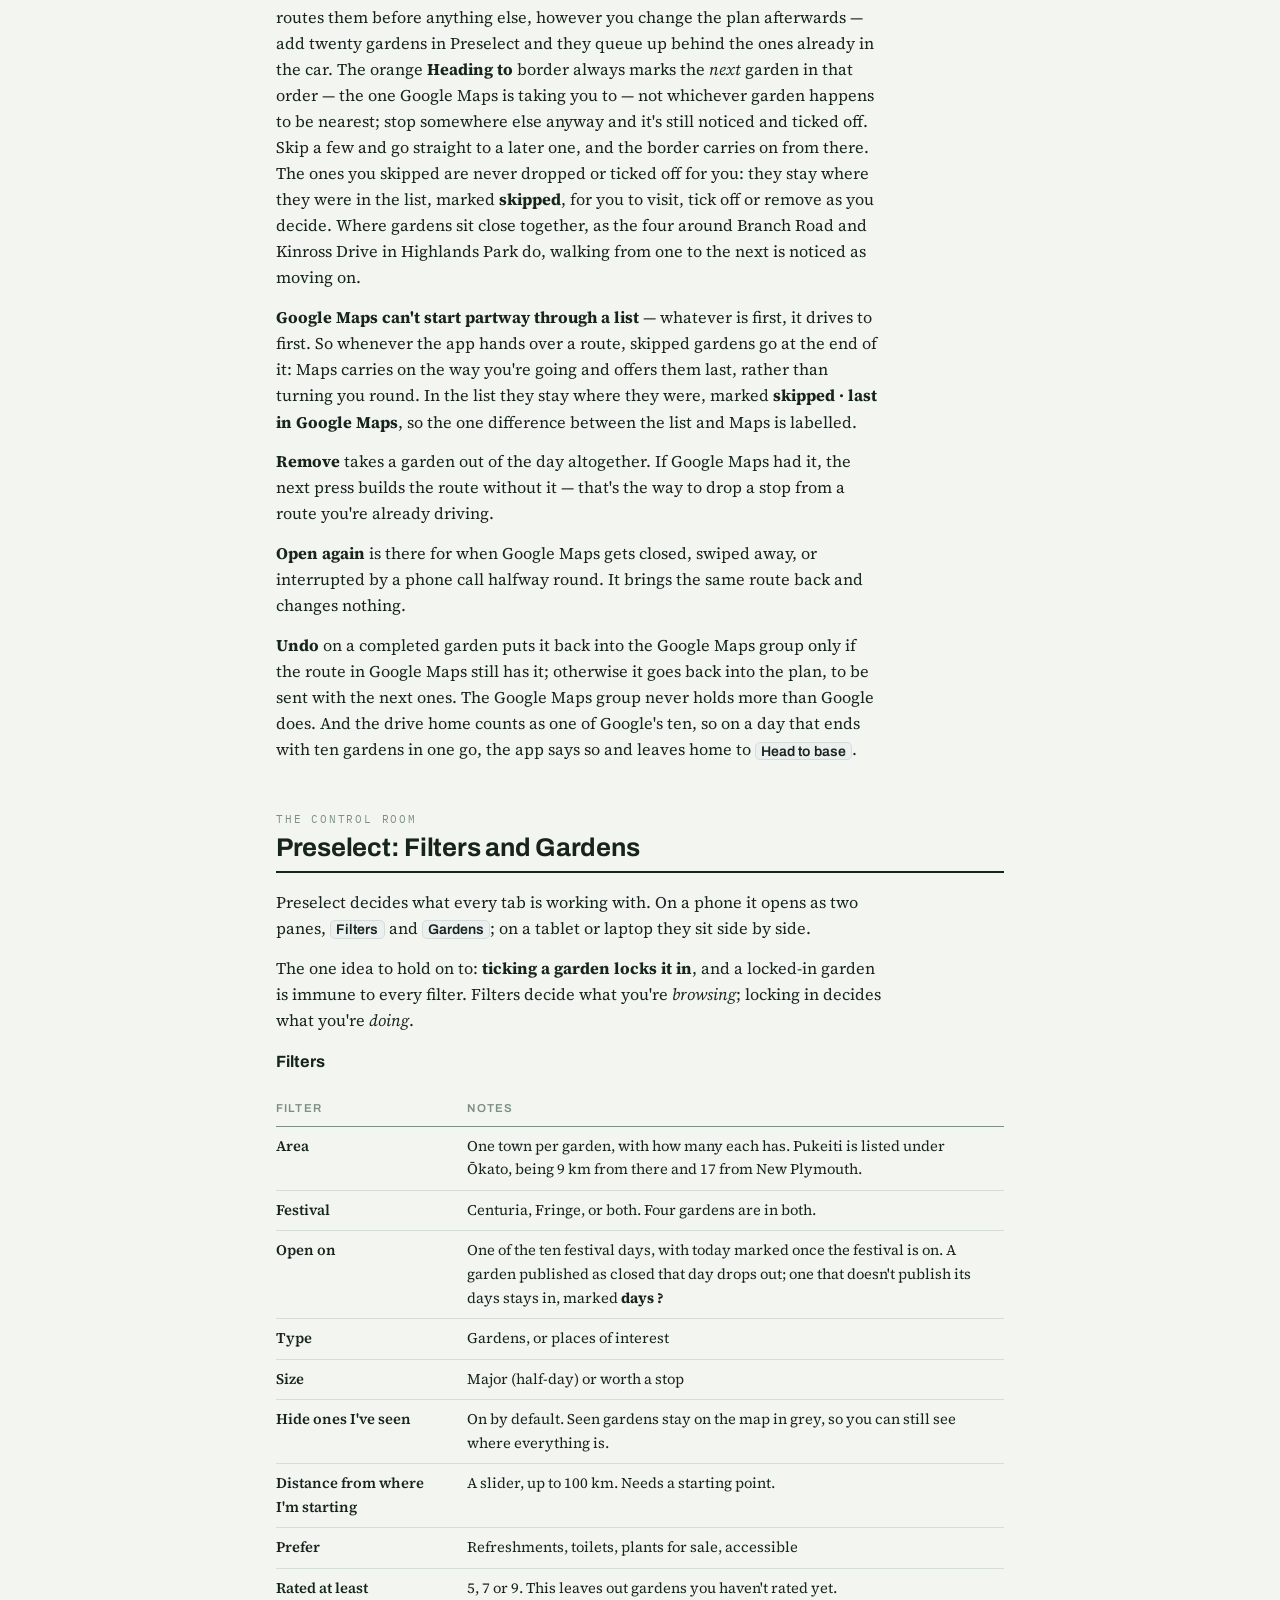
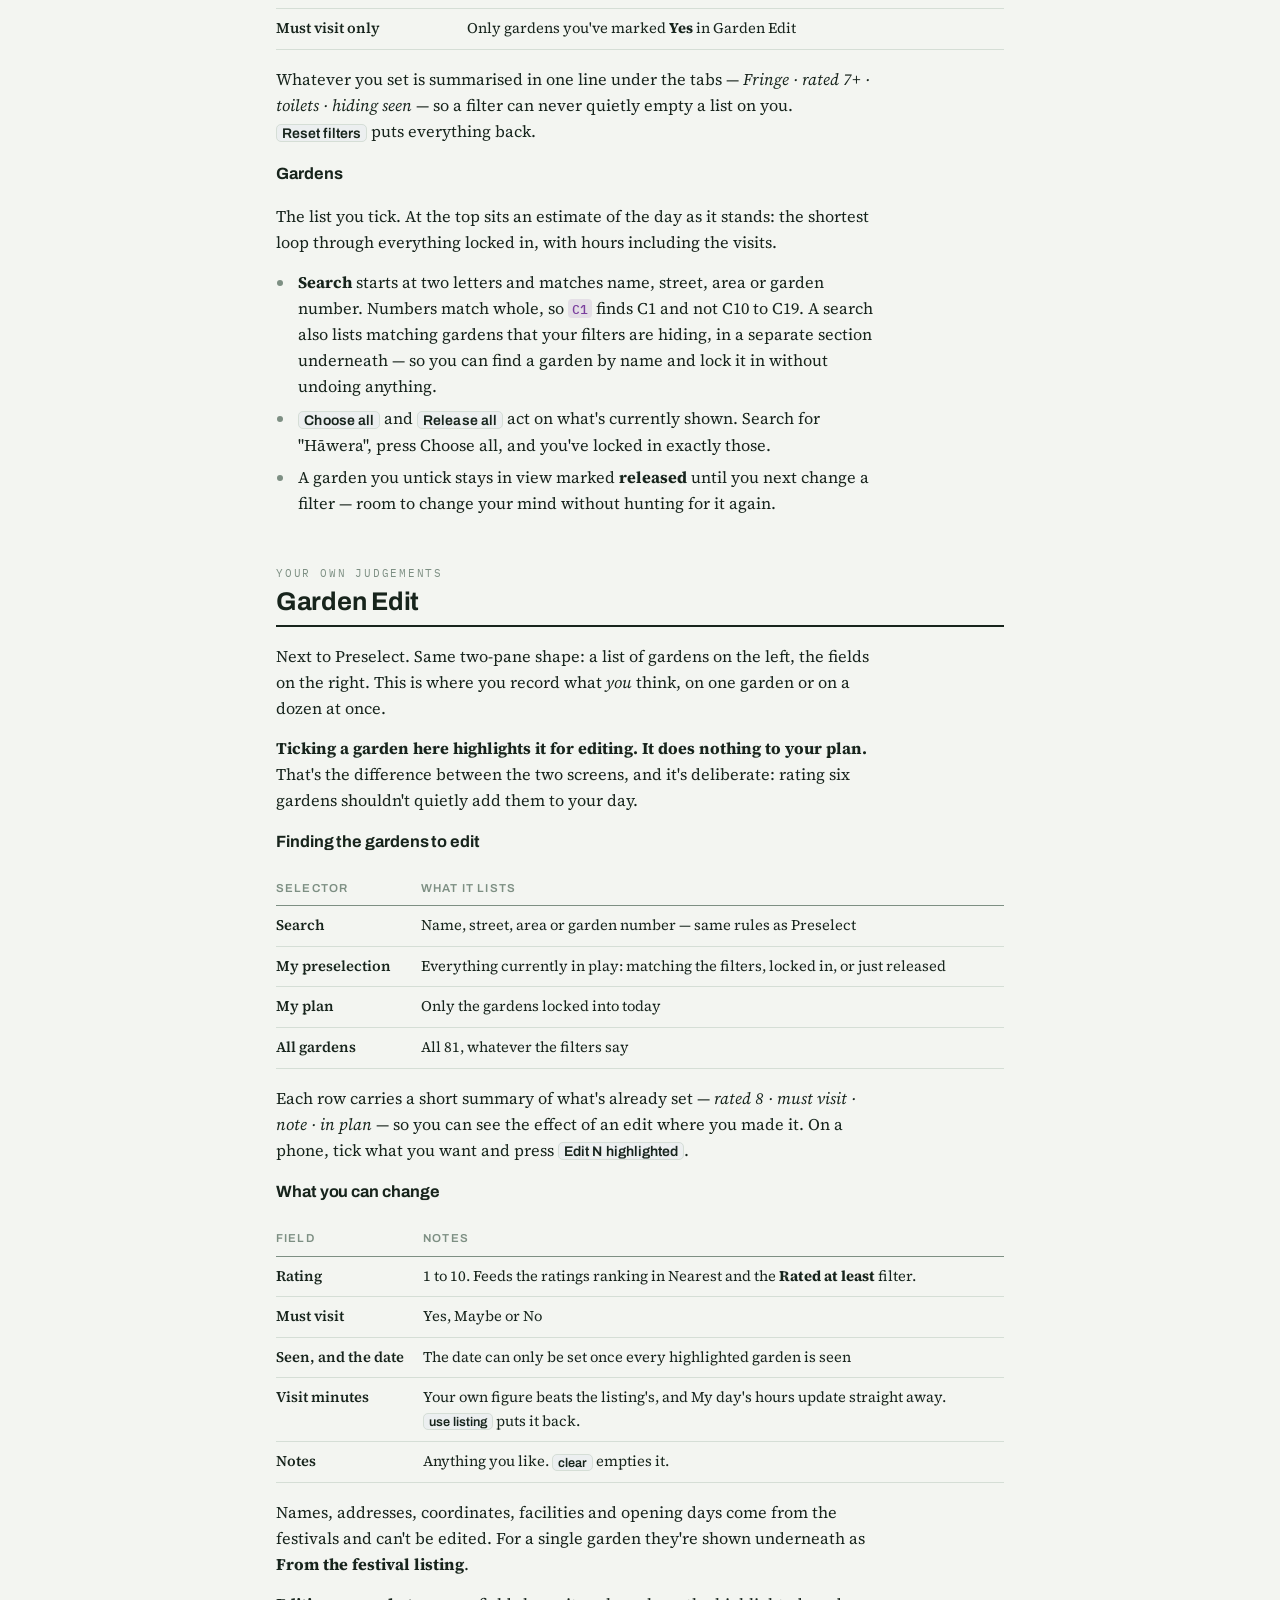
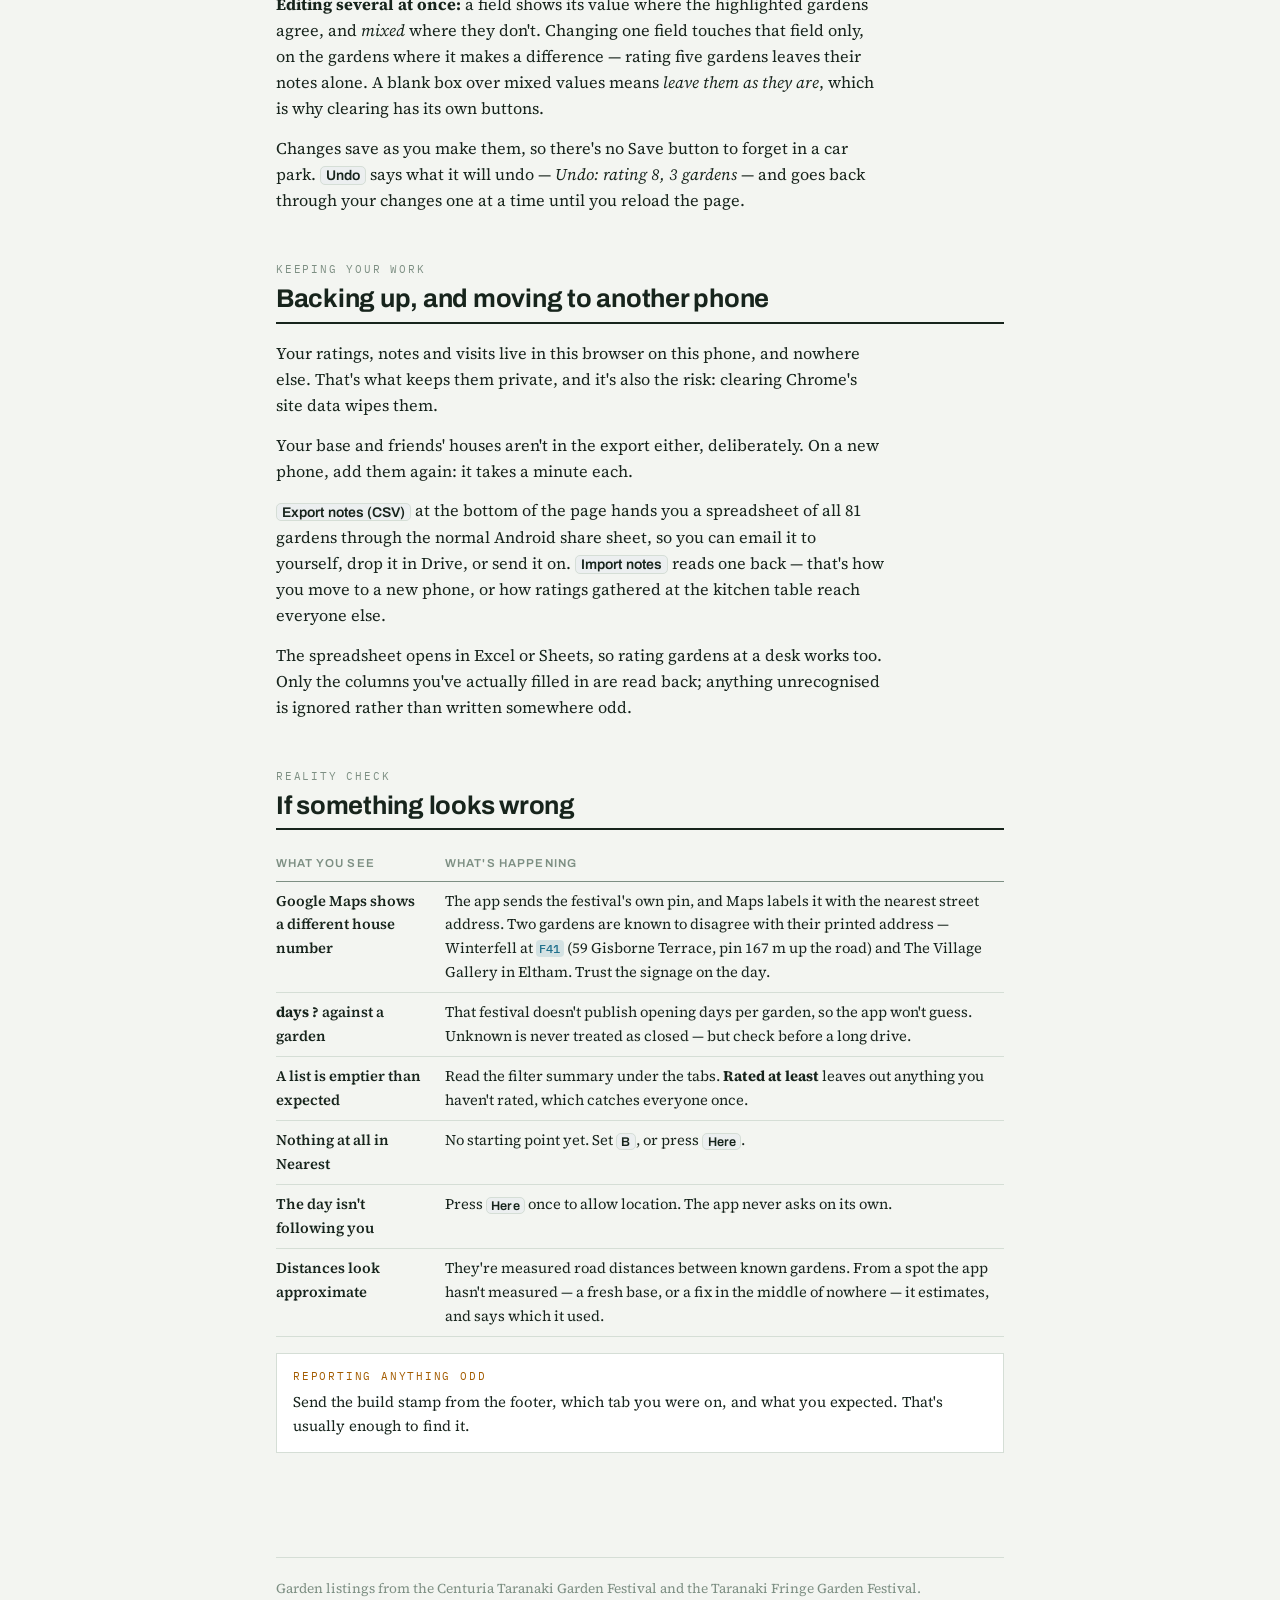
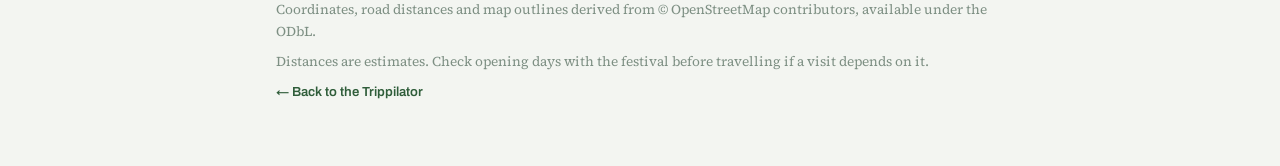
==== commit feb1c5de: "Friends' houses: add your own stops to a day Initials on the map in a rose circle, tapped into the p" ====
--- a/help.html
+++ b/help.html
@@ -25,6 +25,7 @@
     --green-lift: #e6efe7;
     --centuria: #7a3e9d;
     --fringe: #1f6f8b;
+    --friend: #a8436b;
     --amber: #a35c00;
     --amber-lift: #fbf1e2;
     --here: #216c41;
@@ -44,6 +45,7 @@
       --green-lift: #1b2a20;
       --centuria: #c79bea;
       --fringe: #79c6de;
+      --friend: #e58fb3;
       --amber: #e2a662;
       --amber-lift: #292014;
       --here: #83cba1;
@@ -63,6 +65,7 @@
     --green-lift: #1b2a20;
     --centuria: #c79bea;
     --fringe: #79c6de;
+    --friend: #e58fb3;
     --amber: #e2a662;
     --amber-lift: #292014;
     --here: #83cba1;
@@ -165,6 +168,7 @@
   }
   .num.c { color: var(--centuria); background: color-mix(in srgb, var(--centuria) 12%, transparent); }
   .num.f { color: var(--fringe); background: color-mix(in srgb, var(--fringe) 14%, transparent); }
+  .num.fr { color: var(--friend); background: color-mix(in srgb, var(--friend) 13%, transparent); }
 
   /* The day, as a numbered sequence (it genuinely is one) --------------- */
   .flow { display: grid; gap: 0.6rem; counter-reset: step; }
@@ -276,6 +280,7 @@
     <a href="#day">How a day runs</a>
     <a href="#pieces">How the pieces fit</a>
     <a href="#base">B and Here</a>
+    <a href="#friends">Friends</a>
     <a href="#nearest">Nearest</a>
     <a href="#ontheway">On the way</a>
     <a href="#map">Map</a>
@@ -306,7 +311,7 @@
           distances between them. After that it works in the back blocks with no coverage at all.</li>
       </ol>
       <p>
-        Everything you enter — your base, ratings, notes, the gardens you've seen — is kept in your own phone's browser.
+        Everything you enter — your base, friends' houses, ratings, notes, the gardens you've seen — is kept in your own phone's browser.
         None of it is uploaded, and nobody else's copy can see it.
       </p>
     </div>
@@ -440,6 +445,49 @@
     </div>
   </section>
 
+  <section id="friends">
+    <div class="section-head">
+      <span class="eyebrow">Calling in on someone</span>
+      <h2>Friends' houses</h2>
+    </div>
+    <div class="prose">
+      <p>
+        Visiting someone while you're down there? Add their house and it joins a day like a garden does: on the map as
+        a rose circle with their initials, such as <span class="num fr">GK</span>, routed in My day, sent to Google
+        Maps, and ticked off when you've been.
+      </p>
+      <p>
+        Tap <span class="ui">+ Friend</span> on the Map, or <span class="ui">+ Add a friend</span> at the top of
+        Preselect's Gardens list. Give their initials (two or three letters, a different set for each friend), a name
+        if you like, and the address, then <span class="ui">Find</span> and <span class="ui">Save</span>. As with the
+        base, the map then shows where the address landed — tap the right spot if it's out, then
+        <span class="ui">Done</span>. The road distances to every garden are measured once, in the background.
+      </p>
+    </div>
+    <div class="scroll">
+      <table>
+        <tr><th>To</th><th>Do this</th></tr>
+        <tr><td>Add them to today</td><td class="wrap-ok">Tap their circle on the Map, or tick them in Preselect's <b>Friends</b> list</td></tr>
+        <tr><td>See their details</td><td class="wrap-ok">Press and hold the circle, or tap their name in My day</td></tr>
+        <tr><td>Change initials, name, address or visit length</td><td class="wrap-ok"><span class="ui">Edit</span> — in the popup, the My day details, or Preselect</td></tr>
+        <tr><td>Start the day from their place</td><td class="wrap-ok">Pick them in <b>Starting from</b></td></tr>
+        <tr><td>Delete them</td><td class="wrap-ok"><span class="ui">Edit</span> → <span class="ui">Delete</span>, pressed twice</td></tr>
+      </table>
+    </div>
+    <div class="prose">
+      <p>
+        A visit is assumed to take an hour; choose anything from half an hour to three in the form. Friends never
+        appear in <b>Nearest</b> or <b>On the way</b>, and the filters never grey them out — those are for finding
+        gardens. Seeing a friend counts for today only, so they're there to call on again tomorrow.
+      </p>
+    </div>
+    <div class="note">
+      <span class="eyebrow">Privacy</span>
+      <p>Like your base, friends' names and addresses stay on this phone. They're not part of the published app, the
+        notes export or anything sent to the group. Google Maps gets only a map position, never the name.</p>
+    </div>
+  </section>
+
   <section id="nearest">
     <div class="section-head">
       <span class="eyebrow">Tab one</span>
@@ -522,6 +570,7 @@
         <tr><th>Gesture</th><th>Effect</th></tr>
         <tr><td>Press and hold a pin</td><td class="wrap-ok">Popup with both numbers, the name and the address</td></tr>
         <tr><td>Tap a pin</td><td class="wrap-ok">Add that garden to your plan, or take it out again</td></tr>
+        <tr><td>Tap a friend's circle</td><td class="wrap-ok">The same, for a <a href="#friends">friend's house</a>; hold it for their details and <span class="ui">Edit</span></td></tr>
         <tr><td>Tap empty map</td><td class="wrap-ok">Dismiss the popup, change nothing</td></tr>
         <tr><td>Drag / pinch</td><td class="wrap-ok">Move the map / zoom about your fingers</td></tr>
         <tr><td><span class="ui">Select area</span>, then drag</td><td class="wrap-ok">Set every garden inside the box the same way at once</td></tr>
@@ -811,6 +860,10 @@
         private, and it's also the risk: clearing Chrome's site data wipes them.
       </p>
       <p>
+        Your base and friends' houses aren't in the export either, deliberately. On a new phone, add them again: it
+        takes a minute each.
+      </p>
+      <p>
         <span class="ui">Export notes (CSV)</span> at the bottom of the page hands you a spreadsheet of all 81 gardens
         through the normal Android share sheet, so you can email it to yourself, drop it in Drive, or send it on.
         <span class="ui">Import notes</span> reads one back — that's how you move to a new phone, or how ratings gathered
